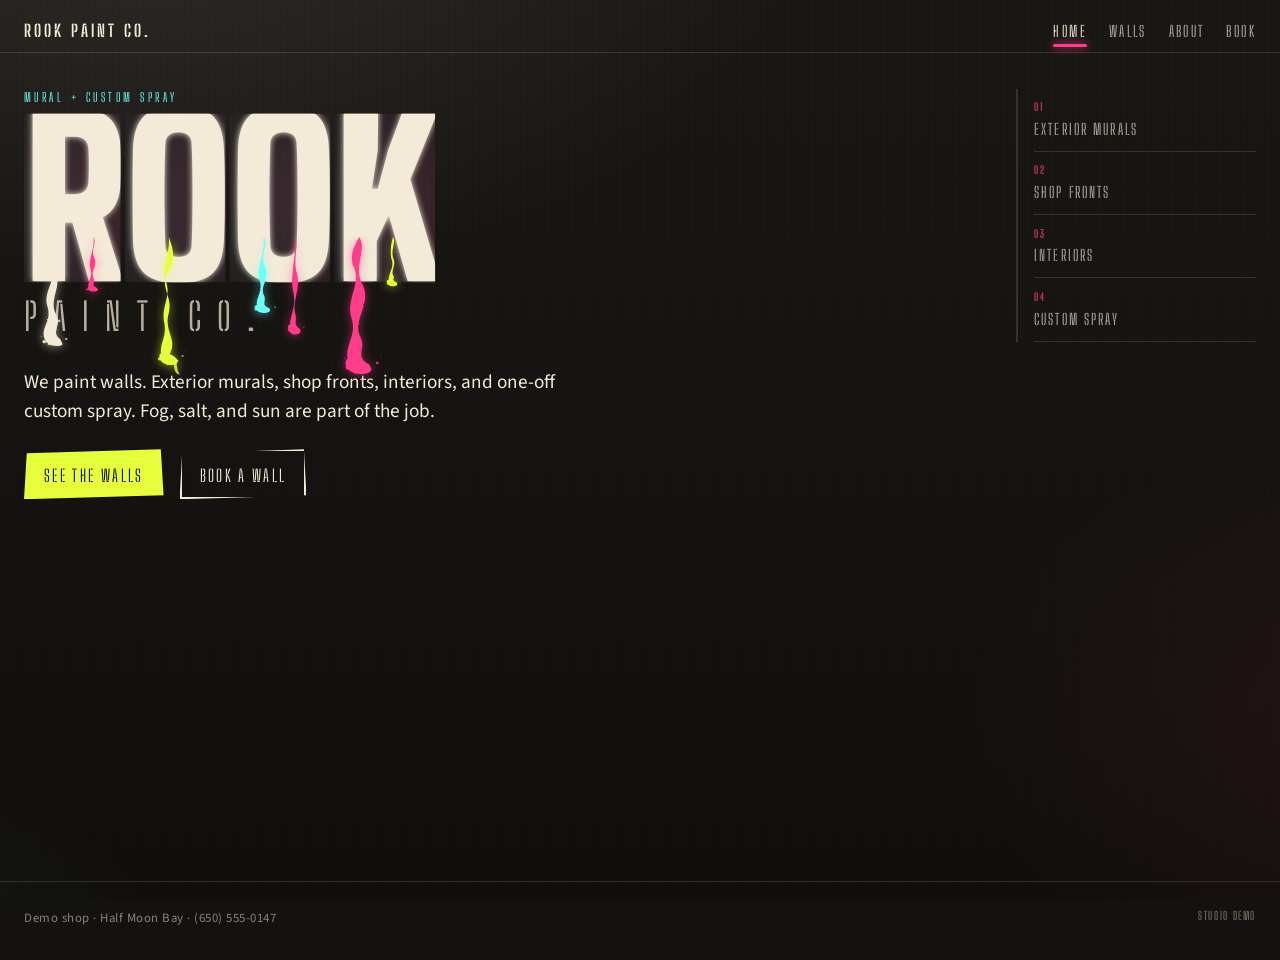
==== index.html @ 21aedc9f "Restore Rook one step forward: spray-can mouse trail." ====
<!DOCTYPE html>
<html lang="en">
<head>
  <meta charset="utf-8">
  <meta name="viewport" content="width=device-width, initial-scale=1">
  <title>Rook Paint Co. — murals &amp; custom spray</title>
  <meta name="description" content="Fictional Coastside mural and custom spray studio. Exterior walls, shop fronts, interiors. Demo shop in Half Moon Bay.">
  <link rel="canonical" href="https://rook-paint-co.netlify.app/">
  <meta property="og:title" content="Rook Paint Co. — murals &amp; custom spray">
  <meta property="og:description" content="Exterior murals, shop fronts, interiors, and one-off custom spray. Demo shop · Half Moon Bay.">
  <meta property="og:url" content="https://rook-paint-co.netlify.app/">
  <link rel="icon" href="favicon.svg" type="image/svg+xml">
  <meta name="theme-color" content="#141210">
  <meta property="og:type" content="website">
  <meta property="og:locale" content="en_US">
  <meta name="twitter:card" content="summary">
  <link rel="preconnect" href="https://fonts.googleapis.com">
  <link rel="preconnect" href="https://fonts.gstatic.com" crossorigin>
  <link href="https://fonts.googleapis.com/css2?family=Big+Shoulders+Display:wght@800;900&family=Big+Shoulders+Stencil+Display:wght@500;700&family=Source+Sans+3:ital,wght@0,400;0,600;0,700;1,400&display=swap" rel="stylesheet">
  <link rel="stylesheet" href="styles.css">
</head>
<body>
  <a class="skip" href="#main">Skip to content</a>
  <header class="site-header">
    <a class="brand" href="index.html">Rook Paint Co.</a>
    <nav class="nav" aria-label="Primary">
      <a href="index.html" aria-current="page">Home</a>
      <a href="work.html">Walls</a>
      <a href="about.html">About</a>
      <a href="book.html">Book</a>
    </nav>
  </header>
  <div class="spray-enter" aria-hidden="true">
    <span class="burst b1"></span>
    <span class="burst b2"></span>
    <span class="burst b3"></span>
  </div>

  <main id="main" class="stage">
    <div class="stage-main">
      <p class="eyebrow">Mural + custom spray</p>
      <h1 class="drip-type" aria-label="Rook">
        <span class="word">
          <span class="ch">
            <span class="letter">R</span>
            <span class="drip-run" style="--x:14%;--h:6.8rem;--w:2.35rem;--d:.1s;--c:var(--cream)" aria-hidden="true">
              <svg viewBox="0 0 48 160" preserveAspectRatio="none">
                <filter id="rk1"><feTurbulence type="fractalNoise" baseFrequency=".9" numOctaves="2" result="n"/><feDisplacementMap in="SourceGraphic" in2="n" scale="1.8"/></filter>
                <g filter="url(#rk1)" fill="currentColor">
                  <path d="M20 0 C26 14 14 30 22 50 C32 74 12 92 24 116 C30 130 16 138 28 150 C34 156 10 160 8 148 C4 132 18 124 12 102 C6 78 26 64 14 44 C8 28 16 12 20 0Z"/>
                  <path d="M22 146 C30 152 34 158 28 160 C18 162 8 156 10 150 C14 146 18 146 22 146Z"/>
                  <circle cx="8" cy="154" r="2.4" opacity=".9"/>
                  <circle cx="36" cy="150" r="1.6" opacity=".75"/>
                  <circle cx="30" cy="158" r="1.1" opacity=".6"/>
                  <circle cx="4" cy="146" r=".8" opacity=".5"/>
                  <circle cx="40" cy="144" r=".6" opacity=".42"/>
                  <ellipse cx="14" cy="158" rx="1.8" ry="1.1" opacity=".7"/>
                </g>
              </svg>
            </span>
            <span class="drip-run" style="--x:62%;--h:3.4rem;--w:1.45rem;--d:.4s;--c:var(--mag)" aria-hidden="true">
              <svg viewBox="0 0 36 110" preserveAspectRatio="none">
                <filter id="rk2"><feTurbulence type="fractalNoise" baseFrequency="1.1" numOctaves="2" result="n"/><feDisplacementMap in="SourceGraphic" in2="n" scale="1.5"/></filter>
                <g filter="url(#rk2)" fill="currentColor">
                  <path d="M15 0 C20 12 10 26 16 42 C22 58 9 70 15 84 C18 92 10 98 20 104 C24 108 8 110 7 102 C5 90 14 82 10 64 C6 46 16 28 15 0Z"/>
                  <path d="M16 100 C22 104 24 108 18 110 C10 112 4 106 6 102 C10 98 14 99 16 100Z"/>
                  <circle cx="5" cy="106" r="1.6" opacity=".85"/>
                  <circle cx="26" cy="104" r="1" opacity=".65"/>
                  <circle cx="20" cy="109" r=".6" opacity=".5"/>
                </g>
              </svg>
            </span>
          </span>
          <span class="ch">
            <span class="letter">O</span>
            <span class="drip-run" style="--x:30%;--h:7.8rem;--w:2.2rem;--d:.18s;--c:var(--acid)" aria-hidden="true">
              <svg viewBox="0 0 46 170" preserveAspectRatio="none">
                <filter id="rk3"><feTurbulence type="fractalNoise" baseFrequency=".85" numOctaves="2" result="n"/><feDisplacementMap in="SourceGraphic" in2="n" scale="1.9"/></filter>
                <g filter="url(#rk3)" fill="currentColor">
                  <path d="M18 0 C24 16 28 32 16 50 C6 68 24 82 18 104 C12 124 26 138 22 152 C20 160 14 164 30 168 C36 170 10 172 8 160 C6 144 16 136 12 116 C8 94 22 80 14 60 C8 42 20 24 18 0Z"/>
                  <path d="M20 160 C30 164 34 172 24 174 C12 176 4 168 6 160 C10 156 16 158 20 160Z"/>
                  <path d="M26 166 C30 174 28 182 32 186 C34 188 28 188 26 182 C24 176 24 170 26 166Z" opacity=".85"/>
                  <circle cx="6" cy="166" r="2.2" opacity=".88"/>
                  <circle cx="36" cy="162" r="1.4" opacity=".7"/>
                  <circle cx="16" cy="174" r=".9" opacity=".55"/>
                  <circle cx="40" cy="154" r=".6" opacity=".42"/>
                </g>
              </svg>
            </span>
            <span class="drip-run" style="--x:68%;--h:2.5rem;--w:1.15rem;--d:.56s;--c:var(--cream)" aria-hidden="true">
              <svg viewBox="0 0 30 80" preserveAspectRatio="none">
                <g fill="currentColor">
                  <path d="M12 0 C16 10 8 22 13 36 C16 46 8 54 14 62 C16 66 8 70 18 74 C20 76 6 78 6 70 C6 58 14 50 10 36 C8 22 10 10 12 0Z"/>
                  <path d="M13 70 C18 74 20 78 14 80 C8 82 3 76 4 72 C8 68 11 69 13 70Z"/>
                  <circle cx="4" cy="76" r="1.3" opacity=".8"/>
                  <circle cx="22" cy="74" r=".8" opacity=".55"/>
                </g>
              </svg>
            </span>
          </span>
          <span class="ch">
            <span class="letter">O</span>
            <span class="drip-run" style="--x:22%;--h:4.6rem;--w:1.9rem;--d:.3s;--c:var(--cyn)" aria-hidden="true">
              <svg viewBox="0 0 42 130" preserveAspectRatio="none">
                <filter id="rk5"><feTurbulence type="fractalNoise" baseFrequency="1" numOctaves="2" result="n"/><feDisplacementMap in="SourceGraphic" in2="n" scale="1.6"/></filter>
                <g filter="url(#rk5)" fill="currentColor">
                  <path d="M16 0 C24 14 10 32 18 52 C26 72 10 86 17 104 C20 114 12 120 24 126 C28 130 8 132 7 122 C5 106 16 96 10 74 C6 54 18 34 16 0Z"/>
                  <path d="M17 122 C26 126 28 132 20 134 C10 136 2 128 4 122 C8 118 14 120 17 122Z"/>
                  <circle cx="5" cy="128" r="1.8" opacity=".86"/>
                  <circle cx="32" cy="124" r="1.2" opacity=".68"/>
                  <circle cx="22" cy="132" r=".7" opacity=".5"/>
                  <circle cx="2" cy="118" r=".5" opacity=".4"/>
                </g>
              </svg>
            </span>
            <span class="drip-run" style="--x:56%;--h:6rem;--w:1.55rem;--d:.5s;--c:var(--mag)" aria-hidden="true">
              <svg viewBox="0 0 36 140" preserveAspectRatio="none">
                <filter id="rk6"><feTurbulence type="fractalNoise" baseFrequency=".95" numOctaves="2" result="n"/><feDisplacementMap in="SourceGraphic" in2="n" scale="1.5"/></filter>
                <g filter="url(#rk6)" fill="currentColor">
                  <path d="M14 0 C18 16 10 34 16 54 C22 76 8 94 14 114 C16 122 10 128 20 134 C24 138 6 140 6 130 C6 112 16 100 10 78 C6 56 14 32 14 0Z"/>
                  <path d="M14 130 C22 134 24 140 16 142 C8 144 2 136 3 130 C6 126 12 128 14 130Z"/>
                  <circle cx="4" cy="136" r="1.6" opacity=".84"/>
                  <circle cx="26" cy="132" r="1" opacity=".62"/>
                  <circle cx="18" cy="140" r=".6" opacity=".48"/>
                </g>
              </svg>
            </span>
          </span>
          <span class="ch">
            <span class="letter">K</span>
            <span class="drip-run" style="--x:8%;--h:8.4rem;--w:2.65rem;--d:.12s;--c:var(--mag)" aria-hidden="true">
              <svg viewBox="0 0 52 175" preserveAspectRatio="none">
                <filter id="rk7"><feTurbulence type="fractalNoise" baseFrequency=".8" numOctaves="2" result="n"/><feDisplacementMap in="SourceGraphic" in2="n" scale="2.1"/></filter>
                <g filter="url(#rk7)" fill="currentColor">
                  <path d="M20 0 C30 18 12 38 24 62 C36 88 10 108 22 132 C28 146 14 156 32 166 C40 172 8 176 6 160 C2 140 18 128 10 104 C4 78 24 60 12 36 C8 20 16 8 20 0Z"/>
                  <path d="M22 162 C36 166 40 176 26 178 C10 180 0 170 4 160 C10 154 18 158 22 162Z"/>
                  <circle cx="6" cy="170" r="2.8" opacity=".92"/>
                  <circle cx="42" cy="164" r="1.8" opacity=".76"/>
                  <circle cx="30" cy="176" r="1.3" opacity=".62"/>
                  <circle cx="2" cy="158" r=".9" opacity=".5"/>
                  <circle cx="46" cy="154" r=".7" opacity=".45"/>
                  <ellipse cx="16" cy="176" rx="2.2" ry="1.2" opacity=".7"/>
                  <circle cx="36" cy="172" r=".55" opacity=".4"/>
                </g>
              </svg>
            </span>
            <span class="drip-run" style="--x:50%;--h:3rem;--w:1.25rem;--d:.52s;--c:var(--acid)" aria-hidden="true">
              <svg viewBox="0 0 32 90" preserveAspectRatio="none">
                <g fill="currentColor">
                  <path d="M13 0 C18 12 8 26 14 42 C18 54 8 64 14 74 C16 78 8 82 20 86 C22 88 6 90 6 80 C6 66 16 56 10 40 C8 24 10 10 13 0Z"/>
                  <path d="M14 82 C20 86 22 90 16 92 C8 94 2 88 3 82 C6 78 12 80 14 82Z"/>
                  <circle cx="4" cy="88" r="1.4" opacity=".82"/>
                  <circle cx="24" cy="86" r=".8" opacity=".58"/>
                  <circle cx="16" cy="90" r=".5" opacity=".45"/>
                </g>
              </svg>
            </span>
          </span>
        </span>
      </h1>

      <p class="co">Paint Co.</p>
      <p class="lede" id="what">We paint walls. Exterior murals, shop fronts, interiors, and one-off custom spray. Fog, salt, and sun are part of the job.</p>
      <p class="actions">
        <a class="btn" href="work.html">See the walls</a>
        <a class="btn ghost" href="book.html">Book a wall</a>
      </p>
    </div>
    <ul class="rack" aria-label="What we paint">
      <li><b>01</b> Exterior murals</li>
      <li><b>02</b> Shop fronts</li>
      <li><b>03</b> Interiors</li>
      <li><b>04</b> Custom spray</li>
    </ul>
  </main>
  <footer class="site-footer">
    <p>Demo shop · Half Moon Bay · (650) 555-0147</p>
    <p class="demo">Studio demo</p>
  </footer>
  <script src="site.js"></script>
</body>
</html>
---- styles.css ----
/* Rook Paint Co. — wall, not a template */
:root {
  --wall: #141210;
  --wall-2: #1c1914;
  --cream: #f3ead8;
  --dust: #b7aea0;
  --mute: #8a8174;
  --mag: #ff3d8a;
  --acid: #e6ff3d;
  --cyn: #6dfff5;
  --rust: #c45c2a;
  --line: rgba(243, 234, 216, 0.14);
  --display: "Big Shoulders Display", "Arial Narrow", sans-serif;
  --stencil: "Big Shoulders Stencil Display", "Arial Narrow", sans-serif;
  --body: "Source Sans 3", "Segoe UI", sans-serif;
}

*, *::before, *::after { box-sizing: border-box; }
html { scroll-behavior: smooth; }
html, body { margin: 0; min-height: 100%; }
body {
  font-family: var(--body);
  color: var(--cream);
  background: var(--wall);
  line-height: 1.5;
  overflow-x: hidden;
}

/* Concrete wall: stain, work-light, grain */
body::before {
  content: "";
  position: fixed;
  inset: 0;
  pointer-events: none;
  z-index: 0;
  background:
    radial-gradient(1200px 700px at 12% -10%, rgba(243, 234, 216, 0.09), transparent 55%),
    radial-gradient(900px 600px at 110% 80%, rgba(255, 61, 138, 0.07), transparent 50%),
    radial-gradient(700px 500px at -10% 110%, rgba(109, 255, 245, 0.05), transparent 45%),
    repeating-linear-gradient(90deg, transparent 0 5px, rgba(0,0,0,.12) 5px 6px),
    linear-gradient(180deg, #191714, #100e0c);
}
body::after {
  content: "";
  position: fixed;
  inset: 0;
  pointer-events: none;
  z-index: 1;
  opacity: 0.09;
  mix-blend-mode: overlay;
  background-image: url("data:image/svg+xml;utf8,<svg xmlns='http://www.w3.org/2000/svg' width='160' height='160'><filter id='n'><feTurbulence type='fractalNoise' baseFrequency='.85' numOctaves='4' stitchTiles='stitch'/></filter><rect width='100%' height='100%' filter='url(%23n)'/></svg>");
}

.skip {
  position: absolute;
  left: -999px;
  top: 0;
}
.skip:focus {
  left: 12px;
  top: 12px;
  z-index: 30;
  background: var(--acid);
  color: #111;
  padding: 8px 12px;
  text-decoration: none;
}

.wrap, .site-header, main, .site-footer, .spray-enter {
  position: relative;
  z-index: 2;
}

/* —— Nav: stencil kick along the wall —— */
.site-header {
  display: flex;
  align-items: baseline;
  justify-content: space-between;
  gap: 1rem;
  padding: 1.1rem 1.5rem 0.6rem;
  border-bottom: 1px solid var(--line);
}
.brand {
  font-family: var(--stencil);
  font-weight: 700;
  font-size: 1.05rem;
  letter-spacing: 0.18em;
  text-transform: uppercase;
  color: var(--cream);
  text-decoration: none;
}
.brand:hover { color: var(--acid); }
.nav {
  display: flex;
  gap: 1.35rem;
  flex-wrap: wrap;
}
.nav a {
  font-family: var(--stencil);
  font-size: 0.95rem;
  letter-spacing: 0.16em;
  text-transform: uppercase;
  color: var(--dust);
  text-decoration: none;
  position: relative;
}
.nav a[aria-current="page"] { color: var(--cream); }
.nav a[aria-current="page"]::after,
.nav a:hover::after {
  content: "";
  position: absolute;
  left: 0;
  right: 0;
  bottom: -5px;
  height: 3px;
  background: var(--mag);
  border-radius: 2px;
  box-shadow: 0 0 10px var(--mag);
}
.nav a:hover { color: var(--cream); }

/* —— Drip display type —— */
.stage {
  padding: 2.2rem 1.5rem 1rem;
  min-height: calc(100vh - 4.5rem);
  display: grid;
  grid-template-columns: 1fr minmax(180px, 240px);
  gap: 1.5rem 2rem;
  align-items: start;
}
.stage-main { min-width: 0; }
.eyebrow {
  font-family: var(--stencil);
  letter-spacing: 0.28em;
  text-transform: uppercase;
  font-size: 0.78rem;
  color: var(--cyn);
  margin: 0 0 0.4rem;
}
.drip-type {
  margin: 0;
  line-height: 0.78;
  font-family: var(--display);
  font-weight: 900;
  font-size: clamp(5.4rem, 22vw, 13.5rem);
  letter-spacing: -0.03em;
  color: var(--cream);
}
.word {
  display: flex;
  gap: 0.02em;
}
.ch {
  position: relative;
  display: inline-block;
}
.letter {
  display: block;
  clip-path: inset(0 0 100% 0);
  animation: paint-down 0.72s cubic-bezier(0.2, 0.75, 0.2, 1) forwards;
  text-shadow:
    0 0 0.03em var(--cream),
    0.12em 0.08em 0.45em rgba(255, 61, 138, 0.28),
    -0.08em 0.16em 0.5em rgba(109, 255, 245, 0.18);
}
.ch:nth-child(2) .letter { animation-delay: 0.08s; }
.ch:nth-child(3) .letter { animation-delay: 0.16s; }
.ch:nth-child(4) .letter { animation-delay: 0.24s; }

@keyframes paint-down {
  to { clip-path: inset(0 0 0 0); }
}

.drip-run {
  position: absolute;
  left: var(--x);
  top: 73%;
  width: var(--w);
  height: var(--h);
  pointer-events: none;
  color: var(--c);
  overflow: visible;
  filter: drop-shadow(0 1px 5px color-mix(in srgb, var(--c) 55%, transparent));
  clip-path: inset(0 -70% 100% -70%);
  animation: drip-grow 1.28s cubic-bezier(0.18, 0.76, 0.2, 1) var(--d) forwards;
}
.drip-run svg {
  display: block;
  width: 100%;
  height: 100%;
  overflow: visible;
}
@keyframes drip-grow {
  0% { clip-path: inset(0 -70% 100% -70%); }
  100% { clip-path: inset(0 -70% -22% -70%); }
}

.co {
  font-family: var(--stencil);
  font-size: clamp(1.4rem, 4vw, 2.4rem);
  letter-spacing: 0.42em;
  text-transform: uppercase;
  color: var(--dust);
  margin: 0.35rem 0 1.4rem;
}

.lede {
  max-width: 34rem;
  font-size: 1.2rem;
  color: var(--cream);
  margin: 0 0 1.5rem;
}
.lede strong { font-weight: 700; color: var(--acid); }

.actions {
  display: flex;
  flex-wrap: wrap;
  gap: 0.8rem 1rem;
}

/* Spray-painted rectangles, not rounded SaaS buttons */
.btn {
  position: relative;
  isolation: isolate;
  display: inline-block;
  font-family: var(--stencil);
  font-size: 1.05rem;
  letter-spacing: 0.14em;
  text-transform: uppercase;
  text-decoration: none;
  color: #111;
  background: var(--acid);
  padding: 0.85rem 1.25rem 0.7rem;
  border: 0;
  cursor: pointer;
  clip-path: polygon(2% 8%, 98% 0, 100% 92%, 0 100%);
}
.btn.ghost {
  background: transparent;
  color: var(--cream);
  box-shadow: inset 0 0 0 2px var(--cream);
}
.btn::before {
  content: "";
  position: absolute;
  inset: -28%;
  z-index: -1;
  background: radial-gradient(circle, var(--mag) 0%, transparent 68%);
  opacity: 0;
  filter: blur(14px);
  transition: opacity 0.18s ease;
}
.btn:hover::before,
.btn:focus-visible::before { opacity: 0.7; }
.btn:hover,
.btn:focus-visible {
  animation: can-shake 0.28s ease;
}
.btn.ghost:hover { background: rgba(243, 234, 216, 0.08); }

@keyframes can-shake {
  0%, 100% { transform: translate(0, 0) rotate(0); }
  25% { transform: translate(-2px, 1px) rotate(-0.5deg); }
  50% { transform: translate(2px, -1px) rotate(0.6deg); }
  75% { transform: translate(-1px, 1px) rotate(-0.2deg); }
}

/* Right rail: can rack, not cards */
.rack {
  list-style: none;
  margin: 0 0 1.5rem;
  padding: 0;
  border-left: 2px solid var(--line);
  padding-left: 1rem;
}
.rack li {
  font-family: var(--stencil);
  letter-spacing: 0.14em;
  text-transform: uppercase;
  font-size: 0.95rem;
  color: var(--dust);
  padding: 0.65rem 0;
  border-bottom: 1px solid var(--line);
}
.rack b {
  display: block;
  font-weight: 500;
  font-size: 0.68rem;
  color: var(--mag);
  letter-spacing: 0.22em;
  margin-bottom: 0.15rem;
}

/* Page-enter spray bursts */
.spray-enter {
  position: fixed;
  inset: 0;
  pointer-events: none;
  z-index: 3;
}
.burst {
  position: absolute;
  width: min(46vw, 520px);
  height: min(46vw, 520px);
  border-radius: 50%;
  opacity: 0;
  filter: blur(18px);
  animation: spray-in 0.85s ease-out forwards;
  mix-blend-mode: screen;
}
.burst.b1 { left: 6%; top: 8%; background: radial-gradient(circle, rgba(255,61,138,.55), transparent 70%); }
.burst.b2 { right: 4%; top: 28%; background: radial-gradient(circle, rgba(230,255,61,.4), transparent 70%); animation-delay: 0.12s; }
.burst.b3 { left: 30%; bottom: 6%; background: radial-gradient(circle, rgba(109,255,245,.4), transparent 70%); animation-delay: 0.22s; }
@keyframes spray-in {
  0% { opacity: 0; transform: scale(0.18); }
  38% { opacity: 0.85; }
  100% { opacity: 0; transform: scale(1.35); }
}

/* Mouse spray: canvas overlay, dots fade on their own clock */
#spray-layer {
  position: fixed;
  inset: 0;
  width: 100%;
  height: 100%;
  pointer-events: none;
  z-index: 12;
}

/* Inner pages */
.page {
  padding: 2rem 1.5rem 3rem;
  max-width: 1180px;
}
.page-kicker {
  font-family: var(--stencil);
  letter-spacing: 0.28em;
  text-transform: uppercase;
  font-size: 0.78rem;
  color: var(--cyn);
  margin: 0 0 0.4rem;
}
.page h1 {
  font-family: var(--display);
  font-weight: 900;
  font-size: clamp(2.8rem, 8vw, 5.2rem);
  line-height: 0.9;
  letter-spacing: -0.03em;
  margin: 0 0 0.8rem;
}
.page .intro {
  max-width: 38rem;
  font-size: 1.15rem;
  color: var(--dust);
  margin: 0 0 2rem;
}

/* Work wall — brick gaps, not cards */
.wall-grid {
  display: grid;
  grid-template-columns: repeat(4, 1fr);
  gap: 6px;
}
.mural {
  position: relative;
  aspect-ratio: 4 / 5;
  overflow: hidden;
  isolation: isolate;
  background: #0d0c0a;
  color: var(--cream);
  text-decoration: none;
}
.mural.wide { grid-column: span 2; aspect-ratio: 8 / 5; }
.mural svg { display: block; width: 100%; height: 100%; }
.mural figcaption {
  position: absolute;
  left: 0;
  right: 0;
  bottom: 0;
  padding: 0.7rem 0.8rem 0.6rem;
  background: linear-gradient(transparent, rgba(10, 9, 8, 0.88));
  font-family: var(--stencil);
  letter-spacing: 0.12em;
  text-transform: uppercase;
  font-size: 0.82rem;
}
.mural figcaption small {
  display: block;
  color: var(--dust);
  letter-spacing: 0.16em;
  font-size: 0.65rem;
  margin-top: 0.15rem;
}
.mural::after {
  content: "";
  position: absolute;
  inset: -20%;
  background: radial-gradient(circle at 40% 30%, rgba(255,61,138,.28), transparent 55%);
  opacity: 0;
  transition: opacity 0.2s ease;
  mix-blend-mode: screen;
  pointer-events: none;
}
.mural:hover::after,
.mural:focus-visible::after { opacity: 1; }
.mural:hover { animation: can-shake 0.28s ease; }

/* About */
.about-grid {
  display: grid;
  grid-template-columns: minmax(0, 38rem) minmax(140px, 200px);
  gap: 2.5rem;
  align-items: start;
}
.prose h2 {
  font-family: var(--stencil);
  font-size: 1.15rem;
  letter-spacing: 0.16em;
  text-transform: uppercase;
  margin: 2rem 0 0.5rem;
  color: var(--acid);
}
.prose p { margin: 0 0 1rem; color: var(--cream); font-size: 1.08rem; }
.prose p.pull {
  font-family: var(--display);
  font-weight: 800;
  font-size: 2rem;
  line-height: 1.05;
  letter-spacing: -0.02em;
  color: var(--cream);
  border-left: 6px solid var(--mag);
  padding-left: 1rem;
  margin: 1.4rem 0;
}

.swatch {
  position: sticky;
  top: 1rem;
  overflow: hidden;
  height: min(70vh, 640px);
  background:
    linear-gradient(180deg,
      #6dfff5 0 12%,
      #141210 12% 13%,
      #ff3d8a 13% 28%,
      #141210 28% 29%,
      #e6ff3d 29% 38%,
      #c45c2a 38% 52%,
      #3a3732 52% 70%,
      #f3ead8 70% 78%,
      #141210 78% 100%);
  box-shadow:
    8px 0 0 rgba(255,61,138,.35),
    inset -12px 0 24px rgba(0,0,0,.35);
}
.swatch-drips {
  position: absolute;
  inset: 0;
  width: 100%;
  height: 100%;
  pointer-events: none;
}

/* Book */
.book-grid {
  display: grid;
  grid-template-columns: 1fr 1fr;
  gap: 2.5rem;
  align-items: start;
}
.steps { list-style: none; margin: 0; padding: 0; }
.steps li {
  display: grid;
  grid-template-columns: 3rem 1fr;
  gap: 0.8rem;
  padding: 1rem 0;
  border-top: 1px solid var(--line);
}
.steps .n {
  font-family: var(--display);
  font-weight: 900;
  font-size: 2rem;
  line-height: 1;
  color: var(--mag);
}
.steps h2 {
  font-family: var(--stencil);
  font-size: 1.05rem;
  letter-spacing: 0.14em;
  text-transform: uppercase;
  margin: 0 0 0.25rem;
}
.steps p { margin: 0; color: var(--dust); }

.panel {
  background: rgba(20, 18, 16, 0.6);
  border: 1px solid var(--line);
  padding: 1.25rem 1.25rem 1.4rem;
  box-shadow: 12px 12px 0 rgba(255, 61, 138, 0.18);
}
.panel h2 {
  font-family: var(--stencil);
  letter-spacing: 0.16em;
  text-transform: uppercase;
  font-size: 1rem;
  margin: 0 0 1rem;
}
label {
  display: block;
  font-family: var(--stencil);
  letter-spacing: 0.12em;
  text-transform: uppercase;
  font-size: 0.75rem;
  color: var(--dust);
  margin: 0.7rem 0 0.25rem;
}
input, textarea, select {
  width: 100%;
  font: inherit;
  color: var(--cream);
  background: #0e0d0b;
  border: 1px solid var(--line);
  padding: 0.65rem 0.7rem;
  border-radius: 0;
}
input:focus, textarea:focus, select:focus {
  outline: 2px solid var(--acid);
  outline-offset: 1px;
}
textarea { min-height: 7rem; resize: vertical; }
.form-note {
  margin: 0.8rem 0 0;
  font-size: 0.92rem;
  color: var(--cyn);
  min-height: 1.2em;
}
.contact-block {
  margin-top: 1.5rem;
  font-size: 1.02rem;
}
.contact-block a { color: var(--acid); }
.contact-block .phone {
  font-family: var(--display);
  font-weight: 800;
  font-size: 2rem;
  letter-spacing: 0.04em;
  color: var(--cream);
  text-decoration: none;
  display: inline-block;
}
.contact-block .phone:hover { color: var(--acid); }

.site-footer {
  border-top: 1px solid var(--line);
  padding: 0.85rem 1.5rem 1.2rem;
  display: flex;
  justify-content: space-between;
  gap: 1rem;
  color: var(--mute);
  font-size: 0.8rem;
  letter-spacing: 0.04em;
}
.site-footer .demo {
  font-family: var(--stencil);
  letter-spacing: 0.14em;
  text-transform: uppercase;
  font-size: 0.72rem;
}

@media (max-width: 860px) {
  .stage { grid-template-columns: 1fr; min-height: auto; }
  .rack { display: grid; grid-template-columns: 1fr 1fr; border-left: 0; padding-left: 0; gap: 0 1rem; }
  .wall-grid { grid-template-columns: 1fr 1fr; }
  .mural.wide { grid-column: span 2; }
  .about-grid, .book-grid { grid-template-columns: 1fr; }
  .swatch { height: 120px; position: relative; }
}

@media (max-width: 520px) {
  .drip-type { font-size: clamp(4.2rem, 28vw, 7rem); }
  .wall-grid { grid-template-columns: 1fr; }
  .mural.wide { grid-column: span 1; aspect-ratio: 4 / 5; }
  .site-header { flex-direction: column; align-items: flex-start; }
}

@media (prefers-reduced-motion: reduce) {
  html { scroll-behavior: auto; }
  .letter {
    animation: none;
    clip-path: none;
  }
  .drip-run {
    animation: none;
    clip-path: inset(0 -70% -22% -70%);
  }
  .burst, .spray-enter { display: none; }
  .btn:hover, .mural:hover { animation: none; }
  #spray-layer { display: none; }
}
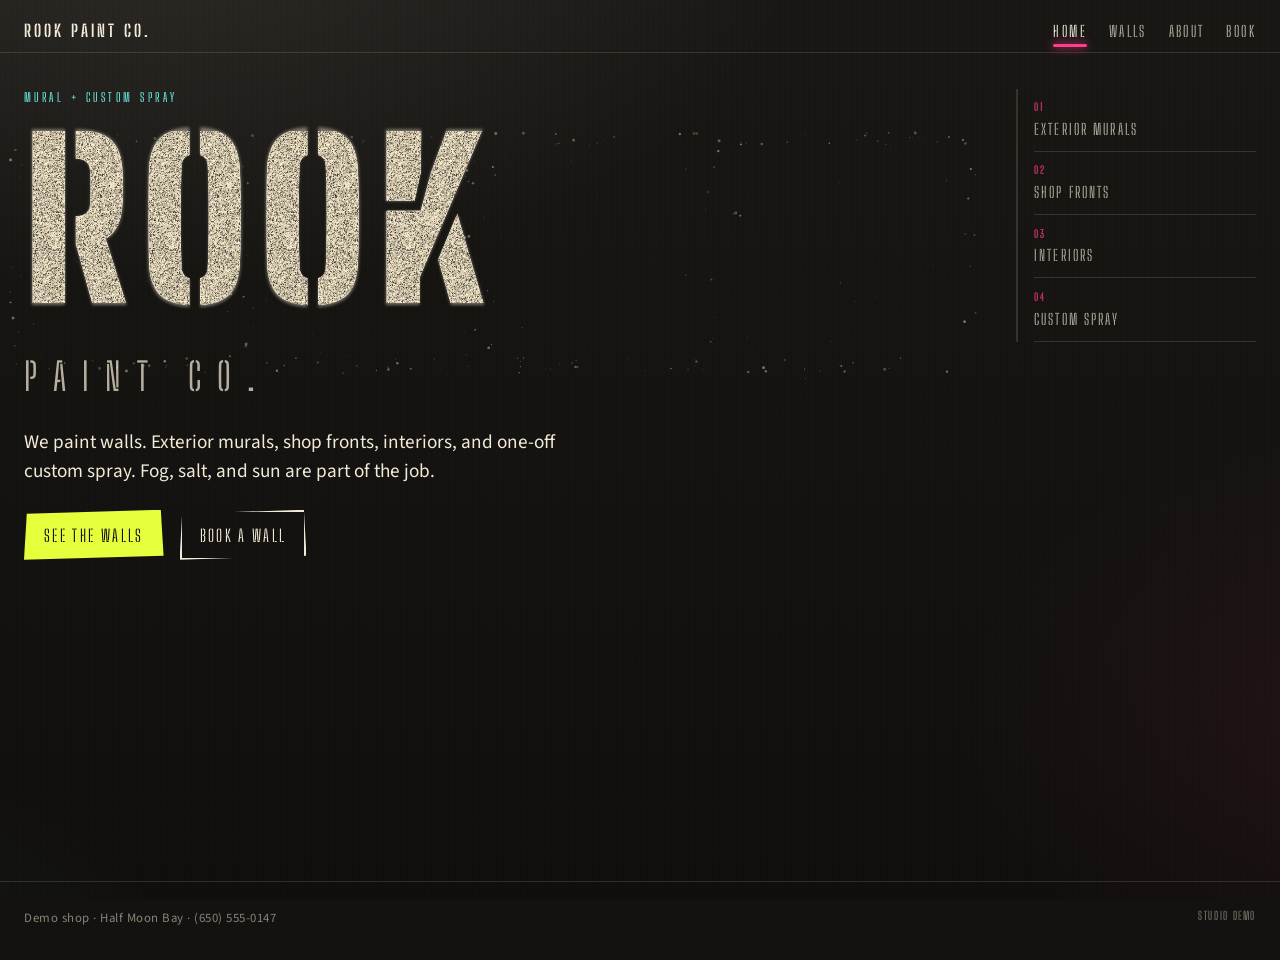
==== commit 495e0d18: "Paint the ROOK wordmark as a sprayed stencil. Keep the mouse trail. Swap vinyl Display letters for B" ====
--- a/index.html
+++ b/index.html
@@ -16,7 +16,7 @@
   <meta name="twitter:card" content="summary">
   <link rel="preconnect" href="https://fonts.googleapis.com">
   <link rel="preconnect" href="https://fonts.gstatic.com" crossorigin>
-  <link href="https://fonts.googleapis.com/css2?family=Big+Shoulders+Display:wght@800;900&family=Big+Shoulders+Stencil+Display:wght@500;700&family=Source+Sans+3:ital,wght@0,400;0,600;0,700;1,400&display=swap" rel="stylesheet">
+  <link href="https://fonts.googleapis.com/css2?family=Big+Shoulders+Display:wght@800;900&family=Big+Shoulders+Stencil+Display:wght@500;700;900&family=Source+Sans+3:ital,wght@0,400;0,600;0,700;1,400&display=swap" rel="stylesheet">
   <link rel="stylesheet" href="styles.css">
 </head>
 <body>
@@ -42,120 +42,289 @@
       <h1 class="drip-type" aria-label="Rook">
         <span class="word">
           <span class="ch">
+            <span class="mist" aria-hidden="true">R</span>
             <span class="letter">R</span>
-            <span class="drip-run" style="--x:14%;--h:6.8rem;--w:2.35rem;--d:.1s;--c:var(--cream)" aria-hidden="true">
-              <svg viewBox="0 0 48 160" preserveAspectRatio="none">
-                <filter id="rk1"><feTurbulence type="fractalNoise" baseFrequency=".9" numOctaves="2" result="n"/><feDisplacementMap in="SourceGraphic" in2="n" scale="1.8"/></filter>
-                <g filter="url(#rk1)" fill="currentColor">
-                  <path d="M20 0 C26 14 14 30 22 50 C32 74 12 92 24 116 C30 130 16 138 28 150 C34 156 10 160 8 148 C4 132 18 124 12 102 C6 78 26 64 14 44 C8 28 16 12 20 0Z"/>
-                  <path d="M22 146 C30 152 34 158 28 160 C18 162 8 156 10 150 C14 146 18 146 22 146Z"/>
-                  <circle cx="8" cy="154" r="2.4" opacity=".9"/>
-                  <circle cx="36" cy="150" r="1.6" opacity=".75"/>
-                  <circle cx="30" cy="158" r="1.1" opacity=".6"/>
-                  <circle cx="4" cy="146" r=".8" opacity=".5"/>
-                  <circle cx="40" cy="144" r=".6" opacity=".42"/>
-                  <ellipse cx="14" cy="158" rx="1.8" ry="1.1" opacity=".7"/>
-                </g>
-              </svg>
-            </span>
-            <span class="drip-run" style="--x:62%;--h:3.4rem;--w:1.45rem;--d:.4s;--c:var(--mag)" aria-hidden="true">
-              <svg viewBox="0 0 36 110" preserveAspectRatio="none">
-                <filter id="rk2"><feTurbulence type="fractalNoise" baseFrequency="1.1" numOctaves="2" result="n"/><feDisplacementMap in="SourceGraphic" in2="n" scale="1.5"/></filter>
-                <g filter="url(#rk2)" fill="currentColor">
-                  <path d="M15 0 C20 12 10 26 16 42 C22 58 9 70 15 84 C18 92 10 98 20 104 C24 108 8 110 7 102 C5 90 14 82 10 64 C6 46 16 28 15 0Z"/>
-                  <path d="M16 100 C22 104 24 108 18 110 C10 112 4 106 6 102 C10 98 14 99 16 100Z"/>
-                  <circle cx="5" cy="106" r="1.6" opacity=".85"/>
-                  <circle cx="26" cy="104" r="1" opacity=".65"/>
-                  <circle cx="20" cy="109" r=".6" opacity=".5"/>
-                </g>
-              </svg>
-            </span>
           </span>
           <span class="ch">
+            <span class="mist" aria-hidden="true">O</span>
             <span class="letter">O</span>
-            <span class="drip-run" style="--x:30%;--h:7.8rem;--w:2.2rem;--d:.18s;--c:var(--acid)" aria-hidden="true">
-              <svg viewBox="0 0 46 170" preserveAspectRatio="none">
-                <filter id="rk3"><feTurbulence type="fractalNoise" baseFrequency=".85" numOctaves="2" result="n"/><feDisplacementMap in="SourceGraphic" in2="n" scale="1.9"/></filter>
-                <g filter="url(#rk3)" fill="currentColor">
-                  <path d="M18 0 C24 16 28 32 16 50 C6 68 24 82 18 104 C12 124 26 138 22 152 C20 160 14 164 30 168 C36 170 10 172 8 160 C6 144 16 136 12 116 C8 94 22 80 14 60 C8 42 20 24 18 0Z"/>
-                  <path d="M20 160 C30 164 34 172 24 174 C12 176 4 168 6 160 C10 156 16 158 20 160Z"/>
-                  <path d="M26 166 C30 174 28 182 32 186 C34 188 28 188 26 182 C24 176 24 170 26 166Z" opacity=".85"/>
-                  <circle cx="6" cy="166" r="2.2" opacity=".88"/>
-                  <circle cx="36" cy="162" r="1.4" opacity=".7"/>
-                  <circle cx="16" cy="174" r=".9" opacity=".55"/>
-                  <circle cx="40" cy="154" r=".6" opacity=".42"/>
-                </g>
-              </svg>
-            </span>
-            <span class="drip-run" style="--x:68%;--h:2.5rem;--w:1.15rem;--d:.56s;--c:var(--cream)" aria-hidden="true">
-              <svg viewBox="0 0 30 80" preserveAspectRatio="none">
-                <g fill="currentColor">
-                  <path d="M12 0 C16 10 8 22 13 36 C16 46 8 54 14 62 C16 66 8 70 18 74 C20 76 6 78 6 70 C6 58 14 50 10 36 C8 22 10 10 12 0Z"/>
-                  <path d="M13 70 C18 74 20 78 14 80 C8 82 3 76 4 72 C8 68 11 69 13 70Z"/>
-                  <circle cx="4" cy="76" r="1.3" opacity=".8"/>
-                  <circle cx="22" cy="74" r=".8" opacity=".55"/>
-                </g>
-              </svg>
-            </span>
           </span>
           <span class="ch">
+            <span class="mist" aria-hidden="true">O</span>
             <span class="letter">O</span>
-            <span class="drip-run" style="--x:22%;--h:4.6rem;--w:1.9rem;--d:.3s;--c:var(--cyn)" aria-hidden="true">
-              <svg viewBox="0 0 42 130" preserveAspectRatio="none">
-                <filter id="rk5"><feTurbulence type="fractalNoise" baseFrequency="1" numOctaves="2" result="n"/><feDisplacementMap in="SourceGraphic" in2="n" scale="1.6"/></filter>
-                <g filter="url(#rk5)" fill="currentColor">
-                  <path d="M16 0 C24 14 10 32 18 52 C26 72 10 86 17 104 C20 114 12 120 24 126 C28 130 8 132 7 122 C5 106 16 96 10 74 C6 54 18 34 16 0Z"/>
-                  <path d="M17 122 C26 126 28 132 20 134 C10 136 2 128 4 122 C8 118 14 120 17 122Z"/>
-                  <circle cx="5" cy="128" r="1.8" opacity=".86"/>
-                  <circle cx="32" cy="124" r="1.2" opacity=".68"/>
-                  <circle cx="22" cy="132" r=".7" opacity=".5"/>
-                  <circle cx="2" cy="118" r=".5" opacity=".4"/>
-                </g>
-              </svg>
-            </span>
-            <span class="drip-run" style="--x:56%;--h:6rem;--w:1.55rem;--d:.5s;--c:var(--mag)" aria-hidden="true">
-              <svg viewBox="0 0 36 140" preserveAspectRatio="none">
-                <filter id="rk6"><feTurbulence type="fractalNoise" baseFrequency=".95" numOctaves="2" result="n"/><feDisplacementMap in="SourceGraphic" in2="n" scale="1.5"/></filter>
-                <g filter="url(#rk6)" fill="currentColor">
-                  <path d="M14 0 C18 16 10 34 16 54 C22 76 8 94 14 114 C16 122 10 128 20 134 C24 138 6 140 6 130 C6 112 16 100 10 78 C6 56 14 32 14 0Z"/>
-                  <path d="M14 130 C22 134 24 140 16 142 C8 144 2 136 3 130 C6 126 12 128 14 130Z"/>
-                  <circle cx="4" cy="136" r="1.6" opacity=".84"/>
-                  <circle cx="26" cy="132" r="1" opacity=".62"/>
-                  <circle cx="18" cy="140" r=".6" opacity=".48"/>
-                </g>
-              </svg>
-            </span>
           </span>
           <span class="ch">
+            <span class="mist" aria-hidden="true">K</span>
             <span class="letter">K</span>
-            <span class="drip-run" style="--x:8%;--h:8.4rem;--w:2.65rem;--d:.12s;--c:var(--mag)" aria-hidden="true">
-              <svg viewBox="0 0 52 175" preserveAspectRatio="none">
-                <filter id="rk7"><feTurbulence type="fractalNoise" baseFrequency=".8" numOctaves="2" result="n"/><feDisplacementMap in="SourceGraphic" in2="n" scale="2.1"/></filter>
-                <g filter="url(#rk7)" fill="currentColor">
-                  <path d="M20 0 C30 18 12 38 24 62 C36 88 10 108 22 132 C28 146 14 156 32 166 C40 172 8 176 6 160 C2 140 18 128 10 104 C4 78 24 60 12 36 C8 20 16 8 20 0Z"/>
-                  <path d="M22 162 C36 166 40 176 26 178 C10 180 0 170 4 160 C10 154 18 158 22 162Z"/>
-                  <circle cx="6" cy="170" r="2.8" opacity=".92"/>
-                  <circle cx="42" cy="164" r="1.8" opacity=".76"/>
-                  <circle cx="30" cy="176" r="1.3" opacity=".62"/>
-                  <circle cx="2" cy="158" r=".9" opacity=".5"/>
-                  <circle cx="46" cy="154" r=".7" opacity=".45"/>
-                  <ellipse cx="16" cy="176" rx="2.2" ry="1.2" opacity=".7"/>
-                  <circle cx="36" cy="172" r=".55" opacity=".4"/>
-                </g>
-              </svg>
-            </span>
-            <span class="drip-run" style="--x:50%;--h:3rem;--w:1.25rem;--d:.52s;--c:var(--acid)" aria-hidden="true">
-              <svg viewBox="0 0 32 90" preserveAspectRatio="none">
-                <g fill="currentColor">
-                  <path d="M13 0 C18 12 8 26 14 42 C18 54 8 64 14 74 C16 78 8 82 20 86 C22 88 6 90 6 80 C6 66 16 56 10 40 C8 24 10 10 13 0Z"/>
-                  <path d="M14 82 C20 86 22 90 16 92 C8 94 2 88 3 82 C6 78 12 80 14 82Z"/>
-                  <circle cx="4" cy="88" r="1.4" opacity=".82"/>
-                  <circle cx="24" cy="86" r=".8" opacity=".58"/>
-                  <circle cx="16" cy="90" r=".5" opacity=".45"/>
-                </g>
-              </svg>
-            </span>
           </span>
+          <svg class="overspray" viewBox="0 0 800 220" preserveAspectRatio="none" aria-hidden="true">
+            <g fill="#f3ead8">
+              <circle cx="4.5" cy="149.5" r="0.8" opacity="0.45"/>
+              <circle cx="8.1" cy="185.1" r="0.5" opacity="0.49"/>
+              <circle cx="184.3" cy="193.6" r="0.8" opacity="0.38"/>
+              <circle cx="102.5" cy="14.8" r="0.5" opacity="0.2"/>
+              <circle cx="91.9" cy="203.1" r="0.8" opacity="0.43"/>
+              <circle cx="177.2" cy="22.2" r="1.0" opacity="0.47"/>
+              <circle cx="107.9" cy="17.4" r="0.6" opacity="0.35"/>
+              <circle cx="77.5" cy="203.7" r="1.2" opacity="0.24"/>
+              <circle cx="64.8" cy="18.7" r="0.8" opacity="0.44"/>
+              <circle cx="131.7" cy="202.8" r="0.5" opacity="0.18"/>
+              <circle cx="132.5" cy="201.3" r="0.5" opacity="0.23"/>
+              <circle cx="139.6" cy="11.0" r="1.2" opacity="0.37"/>
+              <circle cx="6.0" cy="120.8" r="0.4" opacity="0.36"/>
+              <circle cx="131.0" cy="197.8" r="1.0" opacity="0.49"/>
+              <circle cx="149.4" cy="200.9" r="0.5" opacity="0.44"/>
+              <circle cx="99.5" cy="205.7" r="1.2" opacity="0.42"/>
+              <circle cx="181.3" cy="139.5" r="0.4" opacity="0.39"/>
+              <circle cx="17.2" cy="203.1" r="0.4" opacity="0.3"/>
+              <circle cx="79.0" cy="11.4" r="0.5" opacity="0.21"/>
+              <circle cx="113.6" cy="201.5" r="1.2" opacity="0.18"/>
+              <circle cx="8.6" cy="24.5" r="1.0" opacity="0.23"/>
+              <circle cx="36.2" cy="204.0" r="0.5" opacity="0.28"/>
+              <circle cx="72.1" cy="197.5" r="0.5" opacity="0.21"/>
+              <circle cx="4.6" cy="32.7" r="1.2" opacity="0.45"/>
+              <circle cx="48.9" cy="199.2" r="0.6" opacity="0.46"/>
+              <circle cx="4.1" cy="141.2" r="0.6" opacity="0.21"/>
+              <circle cx="149.0" cy="195.6" r="1.2" opacity="0.24"/>
+              <circle cx="6.6" cy="162.4" r="1.2" opacity="0.4"/>
+              <circle cx="182.5" cy="122.9" r="1.0" opacity="0.4"/>
+              <circle cx="13.9" cy="36.9" r="0.4" opacity="0.48"/>
+              <circle cx="92.3" cy="12.3" r="0.4" opacity="0.41"/>
+              <circle cx="13.0" cy="128.1" r="0.4" opacity="0.27"/>
+              <circle cx="12.4" cy="47.5" r="0.4" opacity="0.28"/>
+              <circle cx="45.5" cy="203.4" r="0.8" opacity="0.21"/>
+              <circle cx="70.8" cy="196.8" r="0.4" opacity="0.35"/>
+              <circle cx="142.2" cy="12.9" r="1.0" opacity="0.41"/>
+              <circle cx="9.2" cy="199.8" r="0.4" opacity="0.49"/>
+              <circle cx="105.6" cy="199.5" r="1.0" opacity="0.24"/>
+              <circle cx="6.4" cy="160.7" r="0.5" opacity="0.18"/>
+              <circle cx="122.8" cy="15.2" r="1.2" opacity="0.23"/>
+              <circle cx="179.3" cy="30.2" r="0.8" opacity="0.35"/>
+              <circle cx="182.5" cy="156.9" r="0.4" opacity="0.4"/>
+              <circle cx="185.4" cy="142.9" r="0.8" opacity="0.44"/>
+              <circle cx="82.4" cy="200.4" r="0.4" opacity="0.28"/>
+              <circle cx="11.0" cy="173.7" r="0.4" opacity="0.43"/>
+              <circle cx="65.8" cy="14.2" r="1.2" opacity="0.32"/>
+              <circle cx="118.2" cy="201.5" r="1.2" opacity="0.27"/>
+              <circle cx="131.2" cy="12.0" r="0.8" opacity="0.46"/>
+              <circle cx="32.8" cy="46.8" r="0.5" opacity="0.27"/>
+              <circle cx="89.2" cy="115.6" r="0.4" opacity="0.12"/>
+              <circle cx="151.0" cy="74.4" r="0.4" opacity="0.1"/>
+              <circle cx="44.3" cy="67.7" r="0.4" opacity="0.13"/>
+              <circle cx="29.8" cy="192.0" r="0.4" opacity="0.27"/>
+              <circle cx="80.1" cy="102.4" r="0.3" opacity="0.14"/>
+              <circle cx="74.2" cy="116.9" r="0.4" opacity="0.26"/>
+              <circle cx="39.3" cy="127.2" r="0.5" opacity="0.28"/>
+              <circle cx="163.7" cy="206.9" r="0.5" opacity="0.23"/>
+              <circle cx="116.2" cy="132.5" r="0.3" opacity="0.17"/>
+              <circle cx="188.9" cy="87.3" r="0.5" opacity="0.13"/>
+              <circle cx="28.3" cy="143.0" r="0.4" opacity="0.19"/>
+              <circle cx="23.3" cy="167.2" r="0.5" opacity="0.21"/>
+              <circle cx="180.5" cy="145.6" r="0.3" opacity="0.2"/>
+              <circle cx="58.6" cy="116.3" r="0.5" opacity="0.23"/>
+              <circle cx="149.0" cy="18.7" r="0.4" opacity="0.2"/>
+              <circle cx="13.9" cy="115.0" r="0.4" opacity="0.17"/>
+              <circle cx="108.8" cy="84.1" r="0.5" opacity="0.1"/>
+              <circle cx="243.2" cy="13.5" r="0.5" opacity="0.38"/>
+              <circle cx="197.8" cy="110.9" r="0.4" opacity="0.2"/>
+              <circle cx="268.3" cy="18.0" r="0.8" opacity="0.35"/>
+              <circle cx="377.8" cy="46.3" r="0.6" opacity="0.19"/>
+              <circle cx="383.7" cy="51.9" r="1.0" opacity="0.33"/>
+              <circle cx="197.7" cy="183.6" r="1.2" opacity="0.33"/>
+              <circle cx="376.5" cy="96.3" r="1.2" opacity="0.47"/>
+              <circle cx="294.3" cy="17.0" r="0.4" opacity="0.42"/>
+              <circle cx="194.2" cy="37.7" r="0.4" opacity="0.45"/>
+              <circle cx="380.6" cy="16.2" r="0.5" opacity="0.22"/>
+              <circle cx="321.6" cy="199.4" r="1.0" opacity="0.41"/>
+              <circle cx="275.3" cy="16.0" r="0.6" opacity="0.23"/>
+              <circle cx="293.1" cy="17.8" r="0.4" opacity="0.36"/>
+              <circle cx="229.0" cy="201.2" r="0.6" opacity="0.33"/>
+              <circle cx="258.7" cy="16.4" r="0.5" opacity="0.26"/>
+              <circle cx="238.5" cy="195.3" r="0.6" opacity="0.44"/>
+              <circle cx="284.3" cy="13.9" r="1.0" opacity="0.27"/>
+              <circle cx="203.3" cy="169.2" r="0.4" opacity="0.25"/>
+              <circle cx="378.7" cy="41.4" r="1.0" opacity="0.39"/>
+              <circle cx="288.4" cy="201.6" r="0.5" opacity="0.39"/>
+              <circle cx="351.9" cy="196.0" r="0.5" opacity="0.26"/>
+              <circle cx="199.0" cy="51.8" r="0.8" opacity="0.34"/>
+              <circle cx="203.4" cy="154.0" r="0.6" opacity="0.31"/>
+              <circle cx="385.4" cy="172.0" r="0.8" opacity="0.35"/>
+              <circle cx="195.6" cy="144.8" r="0.8" opacity="0.4"/>
+              <circle cx="214.6" cy="199.0" r="0.8" opacity="0.2"/>
+              <circle cx="222.9" cy="205.5" r="1.0" opacity="0.42"/>
+              <circle cx="376.9" cy="173.1" r="0.4" opacity="0.25"/>
+              <circle cx="378.3" cy="192.5" r="0.5" opacity="0.22"/>
+              <circle cx="197.4" cy="185.3" r="1.2" opacity="0.2"/>
+              <circle cx="384.7" cy="34.0" r="0.5" opacity="0.19"/>
+              <circle cx="379.9" cy="50.3" r="0.5" opacity="0.45"/>
+              <circle cx="314.0" cy="202.6" r="0.6" opacity="0.24"/>
+              <circle cx="349.7" cy="14.2" r="0.6" opacity="0.2"/>
+              <circle cx="194.9" cy="105.3" r="0.4" opacity="0.21"/>
+              <circle cx="314.3" cy="204.5" r="1.0" opacity="0.4"/>
+              <circle cx="202.9" cy="12.8" r="1.2" opacity="0.25"/>
+              <circle cx="277.1" cy="207.5" r="0.6" opacity="0.35"/>
+              <circle cx="304.4" cy="205.2" r="0.5" opacity="0.48"/>
+              <circle cx="282.9" cy="20.1" r="1.2" opacity="0.3"/>
+              <circle cx="332.6" cy="203.8" r="0.8" opacity="0.39"/>
+              <circle cx="380.2" cy="95.5" r="1.2" opacity="0.35"/>
+              <circle cx="320.0" cy="195.8" r="0.4" opacity="0.48"/>
+              <circle cx="317.6" cy="11.0" r="0.4" opacity="0.38"/>
+              <circle cx="378.5" cy="19.7" r="1.0" opacity="0.43"/>
+              <circle cx="256.4" cy="198.8" r="0.8" opacity="0.32"/>
+              <circle cx="367.7" cy="11.9" r="1.0" opacity="0.37"/>
+              <circle cx="379.1" cy="201.9" r="0.5" opacity="0.21"/>
+              <circle cx="324.4" cy="144.8" r="0.4" opacity="0.25"/>
+              <circle cx="364.7" cy="161.0" r="0.3" opacity="0.17"/>
+              <circle cx="279.8" cy="193.0" r="0.4" opacity="0.25"/>
+              <circle cx="203.2" cy="129.0" r="0.4" opacity="0.15"/>
+              <circle cx="326.6" cy="111.5" r="0.5" opacity="0.27"/>
+              <circle cx="214.6" cy="148.1" r="0.5" opacity="0.14"/>
+              <circle cx="363.1" cy="209.4" r="0.4" opacity="0.21"/>
+              <circle cx="195.1" cy="38.5" r="0.5" opacity="0.22"/>
+              <circle cx="344.0" cy="78.3" r="0.3" opacity="0.25"/>
+              <circle cx="304.6" cy="91.6" r="0.3" opacity="0.21"/>
+              <circle cx="233.4" cy="90.0" r="0.3" opacity="0.17"/>
+              <circle cx="340.6" cy="112.9" r="0.3" opacity="0.19"/>
+              <circle cx="240.6" cy="145.0" r="0.5" opacity="0.13"/>
+              <circle cx="258.3" cy="190.5" r="0.4" opacity="0.26"/>
+              <circle cx="232.8" cy="66.3" r="0.5" opacity="0.11"/>
+              <circle cx="226.7" cy="145.1" r="0.5" opacity="0.18"/>
+              <circle cx="251.9" cy="176.4" r="0.4" opacity="0.15"/>
+              <circle cx="221.1" cy="45.2" r="0.5" opacity="0.21"/>
+              <circle cx="479.1" cy="20.9" r="0.4" opacity="0.28"/>
+              <circle cx="454.1" cy="199.6" r="0.5" opacity="0.22"/>
+              <circle cx="420.4" cy="11.3" r="0.4" opacity="0.2"/>
+              <circle cx="468.2" cy="197.1" r="0.6" opacity="0.25"/>
+              <circle cx="491.6" cy="16.2" r="0.4" opacity="0.23"/>
+              <circle cx="585.4" cy="17.1" r="1.2" opacity="0.36"/>
+              <circle cx="464.8" cy="199.3" r="0.5" opacity="0.43"/>
+              <circle cx="402.3" cy="11.1" r="1.2" opacity="0.39"/>
+              <circle cx="395.5" cy="140.0" r="0.6" opacity="0.3"/>
+              <circle cx="566.0" cy="201.5" r="0.4" opacity="0.25"/>
+              <circle cx="485.5" cy="19.0" r="0.5" opacity="0.21"/>
+              <circle cx="452.1" cy="19.7" r="0.6" opacity="0.19"/>
+              <circle cx="422.7" cy="198.1" r="0.5" opacity="0.23"/>
+              <circle cx="580.8" cy="130.0" r="0.4" opacity="0.19"/>
+              <circle cx="581.3" cy="38.5" r="0.6" opacity="0.38"/>
+              <circle cx="579.0" cy="130.7" r="0.8" opacity="0.24"/>
+              <circle cx="424.9" cy="10.9" r="1.2" opacity="0.27"/>
+              <circle cx="584.7" cy="25.5" r="1.0" opacity="0.45"/>
+              <circle cx="422.5" cy="202.2" r="0.5" opacity="0.36"/>
+              <circle cx="425.0" cy="195.1" r="0.6" opacity="0.29"/>
+              <circle cx="454.0" cy="19.2" r="0.5" opacity="0.34"/>
+              <circle cx="469.4" cy="202.4" r="0.8" opacity="0.23"/>
+              <circle cx="524.6" cy="205.6" r="0.4" opacity="0.31"/>
+              <circle cx="451.5" cy="11.4" r="0.8" opacity="0.32"/>
+              <circle cx="567.0" cy="11.1" r="1.0" opacity="0.24"/>
+              <circle cx="578.5" cy="181.8" r="0.6" opacity="0.42"/>
+              <circle cx="466.1" cy="16.5" r="1.2" opacity="0.33"/>
+              <circle cx="553.2" cy="11.4" r="1.0" opacity="0.41"/>
+              <circle cx="535.6" cy="205.9" r="0.4" opacity="0.19"/>
+              <circle cx="467.7" cy="202.5" r="1.0" opacity="0.34"/>
+              <circle cx="545.9" cy="203.7" r="0.6" opacity="0.48"/>
+              <circle cx="510.8" cy="195.7" r="0.4" opacity="0.31"/>
+              <circle cx="447.1" cy="204.1" r="0.4" opacity="0.38"/>
+              <circle cx="421.5" cy="207.1" r="0.6" opacity="0.44"/>
+              <circle cx="564.8" cy="11.1" r="1.2" opacity="0.2"/>
+              <circle cx="399.9" cy="38.5" r="0.8" opacity="0.5"/>
+              <circle cx="400.4" cy="148.5" r="0.4" opacity="0.41"/>
+              <circle cx="499.3" cy="13.9" r="0.6" opacity="0.44"/>
+              <circle cx="576.2" cy="59.0" r="0.6" opacity="0.42"/>
+              <circle cx="398.8" cy="184.1" r="0.5" opacity="0.47"/>
+              <circle cx="581.7" cy="161.5" r="0.4" opacity="0.32"/>
+              <circle cx="559.9" cy="204.5" r="0.6" opacity="0.26"/>
+              <circle cx="420.0" cy="195.4" r="0.5" opacity="0.38"/>
+              <circle cx="571.6" cy="204.4" r="0.4" opacity="0.31"/>
+              <circle cx="401.9" cy="45.0" r="0.5" opacity="0.49"/>
+              <circle cx="566.8" cy="197.9" r="1.0" opacity="0.27"/>
+              <circle cx="396.5" cy="186.8" r="1.2" opacity="0.39"/>
+              <circle cx="580.1" cy="178.9" r="0.4" opacity="0.29"/>
+              <circle cx="392.6" cy="80.1" r="0.5" opacity="0.18"/>
+              <circle cx="558.1" cy="40.0" r="0.5" opacity="0.23"/>
+              <circle cx="442.8" cy="204.3" r="0.4" opacity="0.21"/>
+              <circle cx="557.9" cy="127.2" r="0.5" opacity="0.28"/>
+              <circle cx="574.6" cy="73.3" r="0.5" opacity="0.18"/>
+              <circle cx="501.5" cy="134.1" r="0.3" opacity="0.13"/>
+              <circle cx="514.4" cy="14.9" r="0.4" opacity="0.1"/>
+              <circle cx="423.9" cy="170.2" r="0.5" opacity="0.25"/>
+              <circle cx="565.5" cy="196.0" r="0.4" opacity="0.27"/>
+              <circle cx="530.9" cy="116.8" r="0.3" opacity="0.21"/>
+              <circle cx="464.0" cy="33.8" r="0.5" opacity="0.15"/>
+              <circle cx="435.7" cy="79.3" r="0.3" opacity="0.12"/>
+              <circle cx="505.1" cy="141.6" r="0.3" opacity="0.17"/>
+              <circle cx="406.3" cy="91.9" r="0.5" opacity="0.13"/>
+              <circle cx="485.8" cy="62.1" r="0.3" opacity="0.24"/>
+              <circle cx="501.9" cy="177.3" r="0.4" opacity="0.12"/>
+              <circle cx="410.7" cy="30.4" r="0.3" opacity="0.22"/>
+              <circle cx="492.6" cy="67.5" r="0.3" opacity="0.15"/>
+              <circle cx="724.3" cy="10.5" r="0.8" opacity="0.24"/>
+              <circle cx="791.5" cy="119.9" r="0.4" opacity="0.42"/>
+              <circle cx="695.0" cy="199.0" r="0.6" opacity="0.36"/>
+              <circle cx="715.4" cy="17.3" r="0.8" opacity="0.19"/>
+              <circle cx="628.9" cy="201.2" r="0.4" opacity="0.21"/>
+              <circle cx="773.7" cy="14.0" r="0.8" opacity="0.35"/>
+              <circle cx="641.2" cy="18.1" r="0.5" opacity="0.44"/>
+              <circle cx="655.4" cy="204.2" r="0.5" opacity="0.49"/>
+              <circle cx="744.0" cy="14.0" r="0.4" opacity="0.25"/>
+              <circle cx="795.6" cy="158.1" r="0.8" opacity="0.23"/>
+              <circle cx="787.1" cy="93.4" r="0.5" opacity="0.4"/>
+              <circle cx="597.3" cy="76.9" r="0.5" opacity="0.41"/>
+              <circle cx="607.7" cy="18.9" r="0.5" opacity="0.25"/>
+              <circle cx="791.7" cy="40.2" r="0.8" opacity="0.49"/>
+              <circle cx="603.3" cy="20.0" r="0.8" opacity="0.48"/>
+              <circle cx="688.3" cy="206.1" r="1.0" opacity="0.3"/>
+              <circle cx="599.1" cy="76.3" r="1.2" opacity="0.29"/>
+              <circle cx="639.2" cy="196.7" r="0.8" opacity="0.22"/>
+              <circle cx="621.8" cy="203.1" r="1.2" opacity="0.43"/>
+              <circle cx="608.5" cy="206.2" r="0.4" opacity="0.34"/>
+              <circle cx="706.3" cy="10.7" r="0.5" opacity="0.37"/>
+              <circle cx="675.7" cy="19.0" r="0.6" opacity="0.45"/>
+              <circle cx="734.1" cy="195.3" r="0.6" opacity="0.35"/>
+              <circle cx="623.7" cy="206.0" r="1.0" opacity="0.4"/>
+              <circle cx="685.5" cy="201.7" r="0.8" opacity="0.39"/>
+              <circle cx="787.3" cy="19.3" r="1.0" opacity="0.27"/>
+              <circle cx="724.6" cy="203.5" r="0.5" opacity="0.27"/>
+              <circle cx="705.0" cy="12.7" r="0.8" opacity="0.32"/>
+              <circle cx="602.7" cy="78.4" r="0.8" opacity="0.46"/>
+              <circle cx="721.1" cy="204.3" r="1.2" opacity="0.26"/>
+              <circle cx="668.3" cy="205.8" r="0.4" opacity="0.43"/>
+              <circle cx="722.2" cy="20.1" r="0.4" opacity="0.43"/>
+              <circle cx="786.6" cy="165.3" r="1.2" opacity="0.43"/>
+              <circle cx="698.2" cy="16.2" r="0.4" opacity="0.41"/>
+              <circle cx="620.3" cy="19.6" r="1.0" opacity="0.33"/>
+              <circle cx="683.0" cy="199.2" r="0.4" opacity="0.26"/>
+              <circle cx="785.3" cy="16.4" r="0.8" opacity="0.48"/>
+              <circle cx="794.6" cy="94.2" r="0.8" opacity="0.24"/>
+              <circle cx="789.6" cy="64.4" r="0.8" opacity="0.46"/>
+              <circle cx="746.2" cy="10.6" r="1.2" opacity="0.29"/>
+              <circle cx="603.0" cy="18.3" r="0.5" opacity="0.19"/>
+              <circle cx="763.9" cy="18.0" r="0.4" opacity="0.5"/>
+              <circle cx="772.2" cy="206.4" r="1.0" opacity="0.38"/>
+              <circle cx="609.3" cy="206.5" r="1.0" opacity="0.29"/>
+              <circle cx="753.3" cy="18.6" r="0.4" opacity="0.19"/>
+              <circle cx="748.9" cy="14.2" r="0.4" opacity="0.22"/>
+              <circle cx="795.5" cy="44.9" r="0.6" opacity="0.23"/>
+              <circle cx="741.4" cy="14.3" r="0.4" opacity="0.5"/>
+              <circle cx="748.9" cy="81.5" r="0.3" opacity="0.12"/>
+              <circle cx="731.5" cy="157.1" r="0.3" opacity="0.13"/>
+              <circle cx="676.6" cy="205.0" r="0.3" opacity="0.11"/>
+              <circle cx="608.8" cy="178.6" r="0.5" opacity="0.17"/>
+              <circle cx="684.7" cy="133.6" r="0.5" opacity="0.27"/>
+              <circle cx="778.6" cy="55.7" r="0.4" opacity="0.11"/>
+              <circle cx="760.6" cy="118.2" r="0.5" opacity="0.12"/>
+              <circle cx="632.3" cy="142.0" r="0.3" opacity="0.24"/>
+              <circle cx="655.9" cy="212.0" r="0.5" opacity="0.23"/>
+              <circle cx="696.5" cy="148.8" r="0.5" opacity="0.14"/>
+              <circle cx="684.0" cy="51.4" r="0.4" opacity="0.25"/>
+              <circle cx="609.4" cy="61.4" r="0.4" opacity="0.26"/>
+              <circle cx="677.4" cy="181.5" r="0.4" opacity="0.26"/>
+              <circle cx="771.9" cy="49.7" r="0.5" opacity="0.23"/>
+              <circle cx="726.3" cy="20.7" r="0.4" opacity="0.2"/>
+              <circle cx="713.7" cy="146.0" r="0.5" opacity="0.15"/>
+              <circle cx="795.9" cy="29.4" r="0.4" opacity="0.21"/>
+              <circle cx="655.8" cy="12.1" r="0.4" opacity="0.25"/>
+            </g>
+          </svg>
         </span>
       </h1>
 
--- a/styles.css
+++ b/styles.css
@@ -119,7 +119,7 @@
 }
 .nav a:hover { color: var(--cream); }
 
-/* —— Drip display type —— */
+/* —— Stencil-painted display type —— */
 .stage {
   padding: 2.2rem 1.5rem 1rem;
   min-height: calc(100vh - 4.5rem);
@@ -128,7 +128,7 @@
   gap: 1.5rem 2rem;
   align-items: start;
 }
-.stage-main { min-width: 0; }
+.stage-main { min-width: 0; overflow: visible; }
 .eyebrow {
   font-family: var(--stencil);
   letter-spacing: 0.28em;
@@ -139,60 +139,88 @@
 }
 .drip-type {
   margin: 0;
-  line-height: 0.78;
-  font-family: var(--display);
+  line-height: 0.82;
+  font-family: var(--stencil);
   font-weight: 900;
   font-size: clamp(5.4rem, 22vw, 13.5rem);
-  letter-spacing: -0.03em;
-  color: var(--cream);
+  letter-spacing: 0.012em;
+  color: var(--cream);
+  position: relative;
+  padding: 0.08em 0.1em 0.16em 0;
+  overflow: visible;
 }
 .word {
   display: flex;
-  gap: 0.02em;
+  gap: 0.04em;
+  position: relative;
+  overflow: visible;
 }
 .ch {
   position: relative;
   display: inline-block;
+  overflow: visible;
+}
+.mist {
+  position: absolute;
+  left: 0;
+  top: 0;
+  z-index: 0;
+  color: var(--cream);
+  -webkit-text-fill-color: var(--cream);
+  pointer-events: none;
+  opacity: 0;
+  filter: blur(1.6px);
+  transform: scale(1.018);
+  animation: mist-in 0.7s ease-out forwards;
+  --mist-op: 0.42;
+}
+.ch:nth-child(1) .mist { animation-delay: 0.05s; }
+.ch:nth-child(2) .mist { animation-delay: 0.13s; }
+.ch:nth-child(3) .mist { animation-delay: 0.21s; }
+.ch:nth-child(4) .mist { animation-delay: 0.29s; }
+@keyframes mist-in {
+  to { opacity: var(--mist-op); }
 }
 .letter {
+  position: relative;
+  z-index: 1;
   display: block;
-  clip-path: inset(0 0 100% 0);
-  animation: paint-down 0.72s cubic-bezier(0.2, 0.75, 0.2, 1) forwards;
-  text-shadow:
-    0 0 0.03em var(--cream),
-    0.12em 0.08em 0.45em rgba(255, 61, 138, 0.28),
-    -0.08em 0.16em 0.5em rgba(109, 255, 245, 0.18);
+  background-color: #e8dfcc;
+  background-image: url("spray-grain.png"), url("spray-grain.png");
+  background-size: 92px 92px, 148px 148px;
+  background-position: 0 0, 36px 18px;
+  background-repeat: repeat;
+  background-blend-mode: multiply, overlay;
+  -webkit-background-clip: text;
+  background-clip: text;
+  color: transparent;
+  -webkit-text-fill-color: transparent;
+  clip-path: inset(-8% -10% 100% -10%);
+  animation: paint-down 0.78s cubic-bezier(0.2, 0.75, 0.2, 1) forwards;
 }
 .ch:nth-child(2) .letter { animation-delay: 0.08s; }
 .ch:nth-child(3) .letter { animation-delay: 0.16s; }
 .ch:nth-child(4) .letter { animation-delay: 0.24s; }
 
 @keyframes paint-down {
-  to { clip-path: inset(0 0 0 0); }
-}
-
-.drip-run {
-  position: absolute;
-  left: var(--x);
-  top: 73%;
-  width: var(--w);
-  height: var(--h);
-  pointer-events: none;
-  color: var(--c);
-  overflow: visible;
-  filter: drop-shadow(0 1px 5px color-mix(in srgb, var(--c) 55%, transparent));
-  clip-path: inset(0 -70% 100% -70%);
-  animation: drip-grow 1.28s cubic-bezier(0.18, 0.76, 0.2, 1) var(--d) forwards;
-}
-.drip-run svg {
-  display: block;
-  width: 100%;
-  height: 100%;
-  overflow: visible;
-}
-@keyframes drip-grow {
-  0% { clip-path: inset(0 -70% 100% -70%); }
-  100% { clip-path: inset(0 -70% -22% -70%); }
+  to { clip-path: inset(-8% -10% -12% -10%); }
+}
+
+.overspray {
+  position: absolute;
+  left: -2%;
+  right: -2%;
+  top: -6%;
+  bottom: -10%;
+  width: auto;
+  height: auto;
+  pointer-events: none;
+  z-index: 2;
+  opacity: 0;
+  animation: speck-in 1.2s ease-out 0.4s forwards;
+}
+@keyframes speck-in {
+  to { opacity: 1; }
 }
 
 .co {
@@ -589,9 +617,13 @@
     animation: none;
     clip-path: none;
   }
-  .drip-run {
+  .mist {
     animation: none;
-    clip-path: inset(0 -70% -22% -70%);
+    opacity: var(--mist-op);
+  }
+  .overspray {
+    animation: none;
+    opacity: 1;
   }
   .burst, .spray-enter { display: none; }
   .btn:hover, .mural:hover { animation: none; }
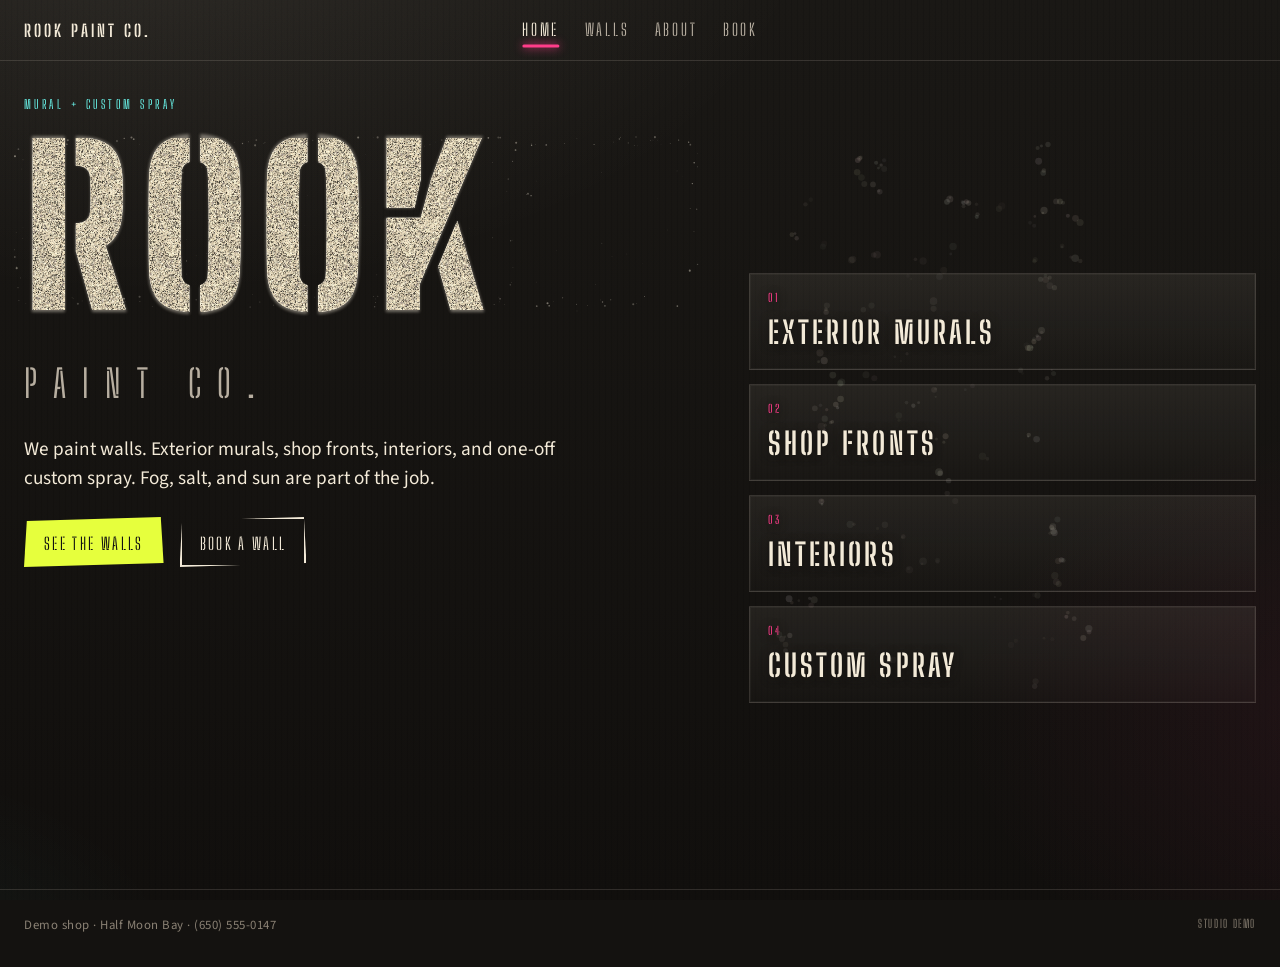
==== commit 0af27397: "Center top nav and enlarge the home service buttons." ====
--- a/index.html
+++ b/index.html
@@ -37,6 +37,7 @@
   </div>
 
   <main id="main" class="stage">
+    <canvas id="mural-wall" class="mural-wall" aria-hidden="true"></canvas>
     <div class="stage-main">
       <p class="eyebrow">Mural + custom spray</p>
       <h1 class="drip-type" aria-label="Rook">
@@ -336,10 +337,10 @@
       </p>
     </div>
     <ul class="rack" aria-label="What we paint">
-      <li><b>01</b> Exterior murals</li>
-      <li><b>02</b> Shop fronts</li>
-      <li><b>03</b> Interiors</li>
-      <li><b>04</b> Custom spray</li>
+      <li><a href="work.html"><b>01</b> Exterior murals</a></li>
+      <li><a href="work.html"><b>02</b> Shop fronts</a></li>
+      <li><a href="about.html"><b>03</b> Interiors</a></li>
+      <li><a href="book.html"><b>04</b> Custom spray</a></li>
     </ul>
   </main>
   <footer class="site-footer">
@@ -347,5 +348,6 @@
     <p class="demo">Studio demo</p>
   </footer>
   <script src="site.js"></script>
+  <script src="mural.js"></script>
 </body>
 </html>
--- a/styles.css
+++ b/styles.css
@@ -74,11 +74,13 @@
 /* —— Nav: stencil kick along the wall —— */
 .site-header {
   display: flex;
-  align-items: baseline;
+  align-items: center;
   justify-content: space-between;
   gap: 1rem;
-  padding: 1.1rem 1.5rem 0.6rem;
+  padding: 1.15rem 1.5rem 1rem;
   border-bottom: 1px solid var(--line);
+  position: relative;
+  min-height: 3.6rem;
 }
 .brand {
   font-family: var(--stencil);
@@ -92,12 +94,17 @@
 .brand:hover { color: var(--acid); }
 .nav {
   display: flex;
-  gap: 1.35rem;
+  gap: 1.6rem;
   flex-wrap: wrap;
+  justify-content: center;
+  position: absolute;
+  left: 50%;
+  top: 50%;
+  transform: translate(-50%, -50%);
 }
 .nav a {
   font-family: var(--stencil);
-  font-size: 0.95rem;
+  font-size: 1.05rem;
   letter-spacing: 0.16em;
   text-transform: uppercase;
   color: var(--dust);
@@ -124,11 +131,24 @@
   padding: 2.2rem 1.5rem 1rem;
   min-height: calc(100vh - 4.5rem);
   display: grid;
-  grid-template-columns: 1fr minmax(180px, 240px);
-  gap: 1.5rem 2rem;
-  align-items: start;
-}
-.stage-main { min-width: 0; overflow: visible; }
+  grid-template-columns: minmax(0, 1.15fr) minmax(280px, 0.85fr);
+  gap: 1.5rem 2.5rem;
+  align-items: stretch;
+  isolation: isolate;
+}
+.stage-main { min-width: 0; overflow: visible; position: relative; z-index: 1; }
+
+/* Home mural: lives in the empty wall, not over ROOK */
+.mural-wall {
+  position: absolute;
+  inset: 0;
+  width: 100%;
+  height: 100%;
+  pointer-events: none;
+  z-index: 0;
+  -webkit-mask-image: linear-gradient(90deg, transparent 0%, transparent 20%, rgba(0,0,0,.28) 34%, #000 48%);
+  mask-image: linear-gradient(90deg, transparent 0%, transparent 20%, rgba(0,0,0,.28) 34%, #000 48%);
+}
 .eyebrow {
   font-family: var(--stencil);
   letter-spacing: 0.28em;
@@ -293,31 +313,64 @@
   75% { transform: translate(-1px, 1px) rotate(-0.2deg); }
 }
 
-/* Right rail: can rack, not cards */
+/* Right rail: big spray-stencil buttons */
 .rack {
   list-style: none;
-  margin: 0 0 1.5rem;
-  padding: 0;
-  border-left: 2px solid var(--line);
-  padding-left: 1rem;
-}
-.rack li {
-  font-family: var(--stencil);
-  letter-spacing: 0.14em;
-  text-transform: uppercase;
-  font-size: 0.95rem;
-  color: var(--dust);
-  padding: 0.65rem 0;
-  border-bottom: 1px solid var(--line);
+  margin: 0;
+  padding: 2.5rem 0 2rem;
+  border-left: 0;
+  position: relative;
+  z-index: 1;
+  display: flex;
+  flex-direction: column;
+  justify-content: center;
+  gap: 0.85rem;
+  align-self: stretch;
+}
+.rack li { padding: 0; border: 0; }
+.rack a {
+  display: block;
+  font-family: var(--stencil);
+  letter-spacing: 0.1em;
+  text-transform: uppercase;
+  font-size: clamp(1.35rem, 2.4vw, 2.15rem);
+  font-weight: 700;
+  color: var(--cream);
+  text-decoration: none;
+  padding: 0.95rem 1.1rem 0.85rem;
+  background:
+    linear-gradient(180deg, rgba(243,234,216,0.08), rgba(243,234,216,0.02));
+  border: 1px solid var(--line);
+  box-shadow: inset 0 0 0 1px rgba(243,234,216,0.04);
+  text-shadow: 0 1px 10px rgba(20, 18, 16, 0.85);
+  animation: rack-spray 0.9s cubic-bezier(0.2, 0.75, 0.2, 1) both;
+}
+.rack li:nth-child(1) a { animation-delay: 0.15s; }
+.rack li:nth-child(2) a { animation-delay: 0.32s; }
+.rack li:nth-child(3) a { animation-delay: 0.48s; }
+.rack li:nth-child(4) a { animation-delay: 0.64s; }
+.rack a:hover,
+.rack a:focus-visible {
+  color: #111;
+  background: var(--acid);
+  border-color: var(--acid);
 }
 .rack b {
   display: block;
   font-weight: 500;
-  font-size: 0.68rem;
+  font-size: 0.72rem;
   color: var(--mag);
   letter-spacing: 0.22em;
-  margin-bottom: 0.15rem;
-}
+  margin-bottom: 0.2rem;
+}
+.rack a:hover b,
+.rack a:focus-visible b { color: #111; }
+@keyframes rack-spray {
+  from { opacity: 0; filter: blur(8px); clip-path: inset(0 40% 0 0); }
+  to { opacity: 1; filter: none; clip-path: inset(0 0 0 0); }
+}
+.reduced .rack a { animation: none; }
+
 
 /* Page-enter spray bursts */
 .spray-enter {
@@ -596,8 +649,15 @@
 }
 
 @media (max-width: 860px) {
-  .stage { grid-template-columns: 1fr; min-height: auto; }
-  .rack { display: grid; grid-template-columns: 1fr 1fr; border-left: 0; padding-left: 0; gap: 0 1rem; }
+  .stage { grid-template-columns: 1fr; min-height: calc(100vh - 4.5rem); }
+  .mural-wall {
+    -webkit-mask-image: linear-gradient(180deg, transparent 0%, transparent 26%, rgba(0,0,0,.35) 42%, #000 56%);
+    mask-image: linear-gradient(180deg, transparent 0%, transparent 26%, rgba(0,0,0,.35) 42%, #000 56%);
+  }
+  .nav { position: static; transform: none; left: auto; top: auto; width: 100%; justify-content: center; padding-top: 0.35rem; }
+  .site-header { flex-wrap: wrap; justify-content: center; }
+  .brand { width: 100%; text-align: center; }
+  .rack { display: grid; grid-template-columns: 1fr 1fr; gap: 0.75rem; padding: 0.5rem 0 1.5rem; }
   .wall-grid { grid-template-columns: 1fr 1fr; }
   .mural.wide { grid-column: span 2; }
   .about-grid, .book-grid { grid-template-columns: 1fr; }
@@ -612,6 +672,7 @@
 }
 
 @media (prefers-reduced-motion: reduce) {
+  .rack a { animation: none; }
   html { scroll-behavior: auto; }
   .letter {
     animation: none;
@@ -628,4 +689,5 @@
   .burst, .spray-enter { display: none; }
   .btn:hover, .mural:hover { animation: none; }
   #spray-layer { display: none; }
-}
+  /* mural.js paints the finished wall in one pass; keep the canvas */
+}
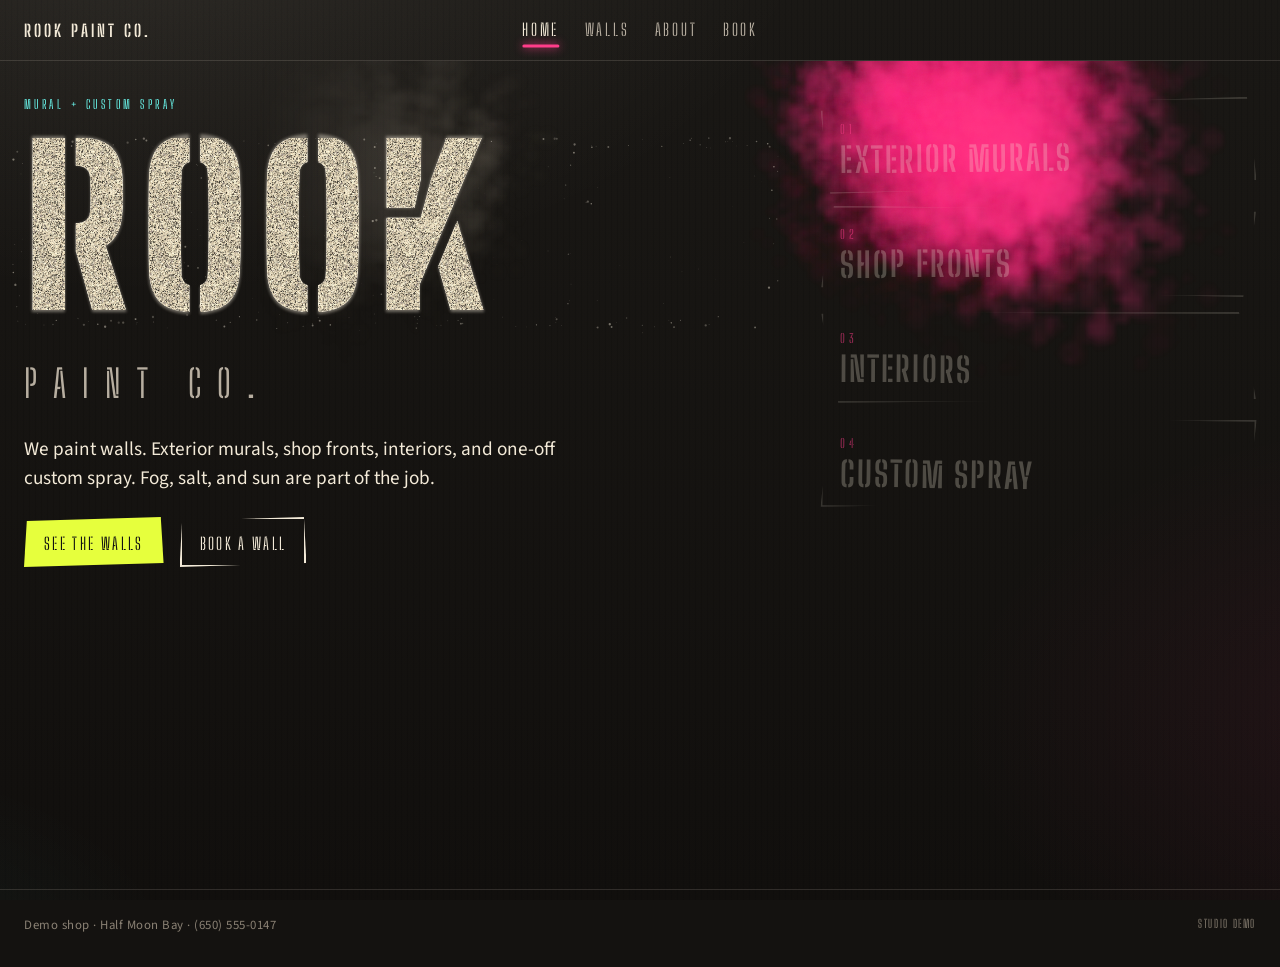
==== commit db817679: "Reveal home services as spray-painted stencil buttons. Ghost rack items on the right paint in as chu" ====
--- a/index.html
+++ b/index.html
@@ -336,12 +336,28 @@
         <a class="btn ghost" href="book.html">Book a wall</a>
       </p>
     </div>
-    <ul class="rack" aria-label="What we paint">
-      <li><a href="work.html"><b>01</b> Exterior murals</a></li>
-      <li><a href="work.html"><b>02</b> Shop fronts</a></li>
-      <li><a href="about.html"><b>03</b> Interiors</a></li>
-      <li><a href="book.html"><b>04</b> Custom spray</a></li>
-    </ul>
+    <nav class="rack" aria-label="What we paint">
+      <a class="rack-btn" href="work.html" data-reveal="5200" style="--i:0">
+        <span class="rack-fill" aria-hidden="true"></span>
+        <span class="rack-num">01</span>
+        <span class="rack-lab">Exterior murals</span>
+      </a>
+      <a class="rack-btn" href="work.html" data-reveal="9200" style="--i:1">
+        <span class="rack-fill" aria-hidden="true"></span>
+        <span class="rack-num">02</span>
+        <span class="rack-lab">Shop fronts</span>
+      </a>
+      <a class="rack-btn" href="about.html" data-reveal="13200" style="--i:2">
+        <span class="rack-fill" aria-hidden="true"></span>
+        <span class="rack-num">03</span>
+        <span class="rack-lab">Interiors</span>
+      </a>
+      <a class="rack-btn" href="book.html" data-reveal="17600" style="--i:3">
+        <span class="rack-fill" aria-hidden="true"></span>
+        <span class="rack-num">04</span>
+        <span class="rack-lab">Custom spray</span>
+      </a>
+    </nav>
   </main>
   <footer class="site-footer">
     <p>Demo shop · Half Moon Bay · (650) 555-0147</p>
--- a/styles.css
+++ b/styles.css
@@ -128,12 +128,13 @@
 
 /* —— Stencil-painted display type —— */
 .stage {
-  padding: 2.2rem 1.5rem 1rem;
+  position: relative;
+  padding: 2.2rem 1.5rem 1.25rem;
   min-height: calc(100vh - 4.5rem);
   display: grid;
-  grid-template-columns: minmax(0, 1.15fr) minmax(280px, 0.85fr);
-  gap: 1.5rem 2.5rem;
-  align-items: stretch;
+  grid-template-columns: minmax(0, 1fr) minmax(250px, 34vw);
+  gap: 1.5rem 2rem;
+  align-items: start;
   isolation: isolate;
 }
 .stage-main { min-width: 0; overflow: visible; position: relative; z-index: 1; }
@@ -313,64 +314,146 @@
   75% { transform: translate(-1px, 1px) rotate(-0.2deg); }
 }
 
-/* Right rail: big spray-stencil buttons */
+/* Right rail: spray-revealed stencil buttons, not a caption list */
 .rack {
-  list-style: none;
-  margin: 0;
-  padding: 2.5rem 0 2rem;
-  border-left: 0;
   position: relative;
   z-index: 1;
   display: flex;
   flex-direction: column;
-  justify-content: center;
   gap: 0.85rem;
-  align-self: stretch;
-}
-.rack li { padding: 0; border: 0; }
-.rack a {
+  margin: 0.2rem 0 1.5rem;
+  padding: 0;
+  list-style: none;
+  width: 100%;
+  align-self: start;
+}
+.rack-btn {
+  position: relative;
+  isolation: isolate;
   display: block;
-  font-family: var(--stencil);
-  letter-spacing: 0.1em;
-  text-transform: uppercase;
-  font-size: clamp(1.35rem, 2.4vw, 2.15rem);
+  width: 100%;
+  text-decoration: none;
+  text-transform: uppercase;
+  font-family: var(--stencil);
   font-weight: 700;
-  color: var(--cream);
-  text-decoration: none;
-  padding: 0.95rem 1.1rem 0.85rem;
-  background:
-    linear-gradient(180deg, rgba(243,234,216,0.08), rgba(243,234,216,0.02));
-  border: 1px solid var(--line);
-  box-shadow: inset 0 0 0 1px rgba(243,234,216,0.04);
-  text-shadow: 0 1px 10px rgba(20, 18, 16, 0.85);
-  animation: rack-spray 0.9s cubic-bezier(0.2, 0.75, 0.2, 1) both;
-}
-.rack li:nth-child(1) a { animation-delay: 0.15s; }
-.rack li:nth-child(2) a { animation-delay: 0.32s; }
-.rack li:nth-child(3) a { animation-delay: 0.48s; }
-.rack li:nth-child(4) a { animation-delay: 0.64s; }
-.rack a:hover,
-.rack a:focus-visible {
-  color: #111;
-  background: var(--acid);
-  border-color: var(--acid);
-}
-.rack b {
+  padding: 1.25rem 1.2rem 1.1rem;
+  min-height: 5.7rem;
+  color: rgba(243, 234, 216, 0.26);
+  background: transparent;
+  box-shadow: inset 0 0 0 2px rgba(243, 234, 216, 0.16);
+  clip-path: polygon(0 9%, 97% 0, 100% 89%, 3% 100%);
+  transform: rotate(calc((var(--i, 0) - 1.4) * 0.45deg));
+  --rack-fill: var(--mag);
+  --rack-ink: var(--cream);
+  --rack-spray: rgba(255, 61, 138, 0.85);
+}
+.rack-btn:nth-child(1) {
+  clip-path: polygon(0 10%, 98% 0, 100% 90%, 2% 100%);
+  --rack-fill: var(--mag);
+  --rack-ink: var(--cream);
+  --rack-spray: rgba(255, 61, 138, 0.9);
+}
+.rack-btn:nth-child(2) {
+  clip-path: polygon(3% 0, 100% 8%, 97% 100%, 0 88%);
+  --rack-fill: var(--acid);
+  --rack-ink: #141210;
+  --rack-spray: rgba(230, 255, 61, 0.85);
+}
+.rack-btn:nth-child(3) {
+  clip-path: polygon(0 4%, 96% 0, 100% 94%, 4% 100%);
+  --rack-fill: var(--cyn);
+  --rack-ink: #141210;
+  --rack-spray: rgba(109, 255, 245, 0.85);
+}
+.rack-btn:nth-child(4) {
+  clip-path: polygon(2% 12%, 100% 0, 98% 86%, 0 100%);
+  --rack-fill: var(--cream);
+  --rack-ink: #1a1612;
+  --rack-spray: rgba(243, 234, 216, 0.8);
+}
+.rack-num {
   display: block;
   font-weight: 500;
-  font-size: 0.72rem;
+  font-size: 0.78rem;
+  letter-spacing: 0.28em;
+  margin-bottom: 0.28rem;
   color: var(--mag);
-  letter-spacing: 0.22em;
-  margin-bottom: 0.2rem;
-}
-.rack a:hover b,
-.rack a:focus-visible b { color: #111; }
-@keyframes rack-spray {
-  from { opacity: 0; filter: blur(8px); clip-path: inset(0 40% 0 0); }
-  to { opacity: 1; filter: none; clip-path: inset(0 0 0 0); }
-}
-.reduced .rack a { animation: none; }
-
+  opacity: 0.55;
+}
+.rack-lab {
+  display: block;
+  font-size: clamp(1.5rem, 2.7vw, 2.25rem);
+  line-height: 0.92;
+  letter-spacing: 0.06em;
+}
+.rack-fill {
+  position: absolute;
+  inset: -2px;
+  z-index: -1;
+  background-color: var(--rack-fill);
+  background-image: url("spray-grain.png"), url("spray-grain.png");
+  background-size: 90px 90px, 140px 140px;
+  background-position: 0 0, 40px 20px;
+  background-blend-mode: multiply, overlay;
+  clip-path: inset(-8% -10% 100% -10%);
+  pointer-events: none;
+}
+.rack-btn.is-painted {
+  color: var(--rack-ink);
+  box-shadow: none;
+}
+.rack-btn.is-painted .rack-num {
+  opacity: 0.9;
+  color: var(--rack-ink);
+}
+.rack-btn.is-painted .rack-fill {
+  animation: paint-down 0.88s cubic-bezier(0.2, 0.75, 0.2, 1) forwards;
+}
+.rack-btn.is-painted::before {
+  content: "";
+  position: absolute;
+  inset: -24%;
+  pointer-events: none;
+  z-index: 3;
+  background-image:
+    radial-gradient(circle, var(--rack-ink) 0.65px, transparent 0.75px),
+    radial-gradient(circle, var(--rack-fill) 0.9px, transparent 1px);
+  background-size: 12px 14px, 18px 17px;
+  background-position: 0 0, 6px 8px;
+  opacity: 0;
+  animation: rack-speck 0.9s ease-out 0.22s forwards;
+}
+.rack-btn.is-painted::after {
+  content: "";
+  position: absolute;
+  left: 50%;
+  top: 50%;
+  width: 150%;
+  height: 190%;
+  transform: translate(-50%, -50%) scale(0.2);
+  background: radial-gradient(circle, var(--rack-spray) 0%, transparent 70%);
+  opacity: 0;
+  mix-blend-mode: screen;
+  pointer-events: none;
+  z-index: 2;
+  animation: rack-burst 0.72s ease-out;
+}
+@keyframes rack-speck {
+  to { opacity: 0.32; }
+}
+@keyframes rack-burst {
+  0% { opacity: 0; transform: translate(-50%, -50%) scale(0.18); }
+  36% { opacity: 0.88; }
+  100% { opacity: 0; transform: translate(-50%, -50%) scale(1.28); }
+}
+.rack-btn:hover,
+.rack-btn:focus-visible {
+  animation: can-shake 0.28s ease;
+}
+.rack-btn:focus-visible {
+  outline: 2px solid var(--acid);
+  outline-offset: 3px;
+}
 
 /* Page-enter spray bursts */
 .spray-enter {
@@ -649,7 +732,7 @@
 }
 
 @media (max-width: 860px) {
-  .stage { grid-template-columns: 1fr; min-height: calc(100vh - 4.5rem); }
+  .stage { grid-template-columns: 1fr; min-height: auto; }
   .mural-wall {
     -webkit-mask-image: linear-gradient(180deg, transparent 0%, transparent 26%, rgba(0,0,0,.35) 42%, #000 56%);
     mask-image: linear-gradient(180deg, transparent 0%, transparent 26%, rgba(0,0,0,.35) 42%, #000 56%);
@@ -657,7 +740,7 @@
   .nav { position: static; transform: none; left: auto; top: auto; width: 100%; justify-content: center; padding-top: 0.35rem; }
   .site-header { flex-wrap: wrap; justify-content: center; }
   .brand { width: 100%; text-align: center; }
-  .rack { display: grid; grid-template-columns: 1fr 1fr; gap: 0.75rem; padding: 0.5rem 0 1.5rem; }
+  .rack { display: grid; grid-template-columns: 1fr 1fr; gap: 0.75rem; }
   .wall-grid { grid-template-columns: 1fr 1fr; }
   .mural.wide { grid-column: span 2; }
   .about-grid, .book-grid { grid-template-columns: 1fr; }
@@ -672,7 +755,6 @@
 }
 
 @media (prefers-reduced-motion: reduce) {
-  .rack a { animation: none; }
   html { scroll-behavior: auto; }
   .letter {
     animation: none;
@@ -687,7 +769,16 @@
     opacity: 1;
   }
   .burst, .spray-enter { display: none; }
-  .btn:hover, .mural:hover { animation: none; }
+  .btn:hover, .mural:hover, .rack-btn:hover { animation: none; }
   #spray-layer { display: none; }
-  /* mural.js paints the finished wall in one pass; keep the canvas */
-}
+  .rack-btn .rack-fill,
+  .rack-btn.is-painted .rack-fill {
+    animation: none;
+    clip-path: none;
+  }
+  .rack-btn.is-painted::before {
+    animation: none;
+    opacity: 0.28;
+  }
+  .rack-btn.is-painted::after { animation: none; display: none; }
+}
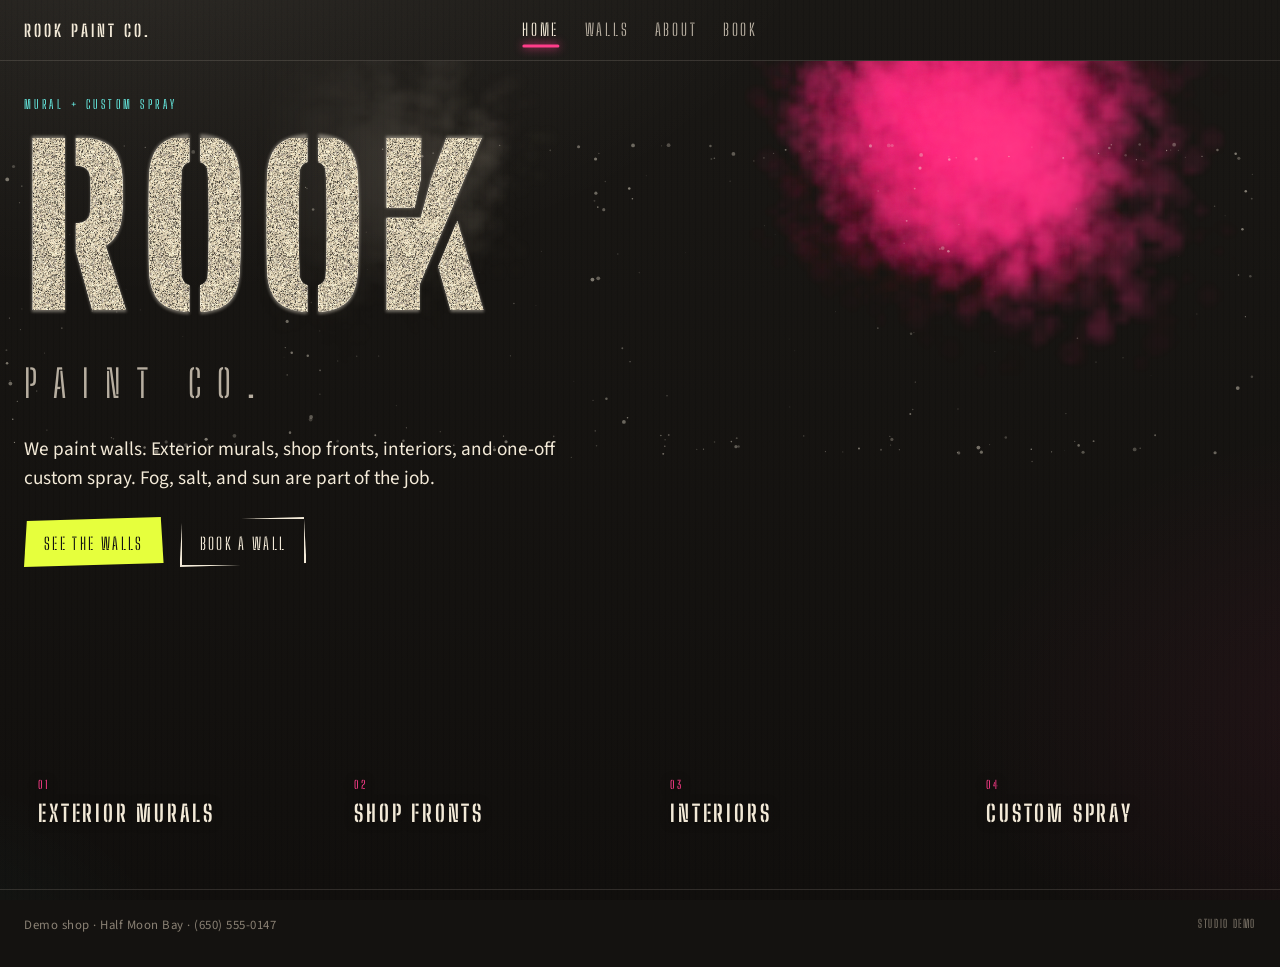
==== commit 54c8d212: "Revert "Reveal home services as spray-painted stencil buttons." This reverts commit db817679c88ddaa1" ====
--- a/index.html
+++ b/index.html
@@ -336,28 +336,12 @@
         <a class="btn ghost" href="book.html">Book a wall</a>
       </p>
     </div>
-    <nav class="rack" aria-label="What we paint">
-      <a class="rack-btn" href="work.html" data-reveal="5200" style="--i:0">
-        <span class="rack-fill" aria-hidden="true"></span>
-        <span class="rack-num">01</span>
-        <span class="rack-lab">Exterior murals</span>
-      </a>
-      <a class="rack-btn" href="work.html" data-reveal="9200" style="--i:1">
-        <span class="rack-fill" aria-hidden="true"></span>
-        <span class="rack-num">02</span>
-        <span class="rack-lab">Shop fronts</span>
-      </a>
-      <a class="rack-btn" href="about.html" data-reveal="13200" style="--i:2">
-        <span class="rack-fill" aria-hidden="true"></span>
-        <span class="rack-num">03</span>
-        <span class="rack-lab">Interiors</span>
-      </a>
-      <a class="rack-btn" href="book.html" data-reveal="17600" style="--i:3">
-        <span class="rack-fill" aria-hidden="true"></span>
-        <span class="rack-num">04</span>
-        <span class="rack-lab">Custom spray</span>
-      </a>
-    </nav>
+    <ul class="rack" aria-label="What we paint">
+      <li><a href="work.html"><b>01</b> Exterior murals</a></li>
+      <li><a href="work.html"><b>02</b> Shop fronts</a></li>
+      <li><a href="about.html"><b>03</b> Interiors</a></li>
+      <li><a href="book.html"><b>04</b> Custom spray</a></li>
+    </ul>
   </main>
   <footer class="site-footer">
     <p>Demo shop · Half Moon Bay · (650) 555-0147</p>
--- a/styles.css
+++ b/styles.css
@@ -128,13 +128,13 @@
 
 /* —— Stencil-painted display type —— */
 .stage {
-  position: relative;
   padding: 2.2rem 1.5rem 1.25rem;
   min-height: calc(100vh - 4.5rem);
   display: grid;
-  grid-template-columns: minmax(0, 1fr) minmax(250px, 34vw);
-  gap: 1.5rem 2rem;
-  align-items: start;
+  grid-template-columns: 1fr;
+  grid-template-rows: 1fr auto;
+  gap: 1.25rem;
+  align-items: stretch;
   isolation: isolate;
 }
 .stage-main { min-width: 0; overflow: visible; position: relative; z-index: 1; }
@@ -314,146 +314,63 @@
   75% { transform: translate(-1px, 1px) rotate(-0.2deg); }
 }
 
-/* Right rail: spray-revealed stencil buttons, not a caption list */
+/* Full-width service row — spread, not a stacked box */
 .rack {
+  list-style: none;
+  margin: 0;
+  padding: 0.4rem 0 1.6rem;
+  border-left: 0;
   position: relative;
   z-index: 1;
-  display: flex;
-  flex-direction: column;
-  gap: 0.85rem;
-  margin: 0.2rem 0 1.5rem;
-  padding: 0;
-  list-style: none;
+  display: grid;
+  grid-template-columns: repeat(4, minmax(0, 1fr));
+  gap: 1.25rem 2rem;
   width: 100%;
-  align-self: start;
-}
-.rack-btn {
-  position: relative;
-  isolation: isolate;
+  align-self: end;
+}
+.rack li { padding: 0; border: 0; }
+.rack a {
   display: block;
-  width: 100%;
+  font-family: var(--stencil);
+  letter-spacing: 0.12em;
+  text-transform: uppercase;
+  font-size: clamp(1.05rem, 1.8vw, 1.55rem);
+  font-weight: 700;
+  color: var(--cream);
   text-decoration: none;
-  text-transform: uppercase;
-  font-family: var(--stencil);
-  font-weight: 700;
-  padding: 1.25rem 1.2rem 1.1rem;
-  min-height: 5.7rem;
-  color: rgba(243, 234, 216, 0.26);
-  background: transparent;
-  box-shadow: inset 0 0 0 2px rgba(243, 234, 216, 0.16);
-  clip-path: polygon(0 9%, 97% 0, 100% 89%, 3% 100%);
-  transform: rotate(calc((var(--i, 0) - 1.4) * 0.45deg));
-  --rack-fill: var(--mag);
-  --rack-ink: var(--cream);
-  --rack-spray: rgba(255, 61, 138, 0.85);
-}
-.rack-btn:nth-child(1) {
-  clip-path: polygon(0 10%, 98% 0, 100% 90%, 2% 100%);
-  --rack-fill: var(--mag);
-  --rack-ink: var(--cream);
-  --rack-spray: rgba(255, 61, 138, 0.9);
-}
-.rack-btn:nth-child(2) {
-  clip-path: polygon(3% 0, 100% 8%, 97% 100%, 0 88%);
-  --rack-fill: var(--acid);
-  --rack-ink: #141210;
-  --rack-spray: rgba(230, 255, 61, 0.85);
-}
-.rack-btn:nth-child(3) {
-  clip-path: polygon(0 4%, 96% 0, 100% 94%, 4% 100%);
-  --rack-fill: var(--cyn);
-  --rack-ink: #141210;
-  --rack-spray: rgba(109, 255, 245, 0.85);
-}
-.rack-btn:nth-child(4) {
-  clip-path: polygon(2% 12%, 100% 0, 98% 86%, 0 100%);
-  --rack-fill: var(--cream);
-  --rack-ink: #1a1612;
-  --rack-spray: rgba(243, 234, 216, 0.8);
-}
-.rack-num {
+  padding: 0.85rem 0.9rem 0.75rem;
+  background: none;
+  border: 0;
+  box-shadow: none;
+  text-shadow: 0 1px 10px rgba(20, 18, 16, 0.85);
+  animation: rack-spray 0.9s cubic-bezier(0.2, 0.75, 0.2, 1) both;
+}
+.rack li:nth-child(1) a { animation-delay: 0.15s; }
+.rack li:nth-child(2) a { animation-delay: 0.32s; }
+.rack li:nth-child(3) a { animation-delay: 0.48s; }
+.rack li:nth-child(4) a { animation-delay: 0.64s; }
+.rack a:hover,
+.rack a:focus-visible {
+  color: #111;
+  background: var(--acid);
+  text-shadow: none;
+}
+.rack b {
   display: block;
   font-weight: 500;
-  font-size: 0.78rem;
-  letter-spacing: 0.28em;
-  margin-bottom: 0.28rem;
+  font-size: 0.72rem;
   color: var(--mag);
-  opacity: 0.55;
-}
-.rack-lab {
-  display: block;
-  font-size: clamp(1.5rem, 2.7vw, 2.25rem);
-  line-height: 0.92;
-  letter-spacing: 0.06em;
-}
-.rack-fill {
-  position: absolute;
-  inset: -2px;
-  z-index: -1;
-  background-color: var(--rack-fill);
-  background-image: url("spray-grain.png"), url("spray-grain.png");
-  background-size: 90px 90px, 140px 140px;
-  background-position: 0 0, 40px 20px;
-  background-blend-mode: multiply, overlay;
-  clip-path: inset(-8% -10% 100% -10%);
-  pointer-events: none;
-}
-.rack-btn.is-painted {
-  color: var(--rack-ink);
-  box-shadow: none;
-}
-.rack-btn.is-painted .rack-num {
-  opacity: 0.9;
-  color: var(--rack-ink);
-}
-.rack-btn.is-painted .rack-fill {
-  animation: paint-down 0.88s cubic-bezier(0.2, 0.75, 0.2, 1) forwards;
-}
-.rack-btn.is-painted::before {
-  content: "";
-  position: absolute;
-  inset: -24%;
-  pointer-events: none;
-  z-index: 3;
-  background-image:
-    radial-gradient(circle, var(--rack-ink) 0.65px, transparent 0.75px),
-    radial-gradient(circle, var(--rack-fill) 0.9px, transparent 1px);
-  background-size: 12px 14px, 18px 17px;
-  background-position: 0 0, 6px 8px;
-  opacity: 0;
-  animation: rack-speck 0.9s ease-out 0.22s forwards;
-}
-.rack-btn.is-painted::after {
-  content: "";
-  position: absolute;
-  left: 50%;
-  top: 50%;
-  width: 150%;
-  height: 190%;
-  transform: translate(-50%, -50%) scale(0.2);
-  background: radial-gradient(circle, var(--rack-spray) 0%, transparent 70%);
-  opacity: 0;
-  mix-blend-mode: screen;
-  pointer-events: none;
-  z-index: 2;
-  animation: rack-burst 0.72s ease-out;
-}
-@keyframes rack-speck {
-  to { opacity: 0.32; }
-}
-@keyframes rack-burst {
-  0% { opacity: 0; transform: translate(-50%, -50%) scale(0.18); }
-  36% { opacity: 0.88; }
-  100% { opacity: 0; transform: translate(-50%, -50%) scale(1.28); }
-}
-.rack-btn:hover,
-.rack-btn:focus-visible {
-  animation: can-shake 0.28s ease;
-}
-.rack-btn:focus-visible {
-  outline: 2px solid var(--acid);
-  outline-offset: 3px;
-}
+  letter-spacing: 0.22em;
+  margin-bottom: 0.2rem;
+}
+.rack a:hover b,
+.rack a:focus-visible b { color: #111; }
+@keyframes rack-spray {
+  from { opacity: 0; filter: blur(8px); clip-path: inset(0 40% 0 0); }
+  to { opacity: 1; filter: none; clip-path: inset(0 0 0 0); }
+}
+.reduced .rack a { animation: none; }
+
 
 /* Page-enter spray bursts */
 .spray-enter {
@@ -732,7 +649,7 @@
 }
 
 @media (max-width: 860px) {
-  .stage { grid-template-columns: 1fr; min-height: auto; }
+  .stage { grid-template-columns: 1fr; min-height: calc(100vh - 4.5rem); }
   .mural-wall {
     -webkit-mask-image: linear-gradient(180deg, transparent 0%, transparent 26%, rgba(0,0,0,.35) 42%, #000 56%);
     mask-image: linear-gradient(180deg, transparent 0%, transparent 26%, rgba(0,0,0,.35) 42%, #000 56%);
@@ -740,7 +657,7 @@
   .nav { position: static; transform: none; left: auto; top: auto; width: 100%; justify-content: center; padding-top: 0.35rem; }
   .site-header { flex-wrap: wrap; justify-content: center; }
   .brand { width: 100%; text-align: center; }
-  .rack { display: grid; grid-template-columns: 1fr 1fr; gap: 0.75rem; }
+  .rack { grid-template-columns: 1fr 1fr; gap: 1rem 1.5rem; padding: 0.5rem 0 1.5rem; }
   .wall-grid { grid-template-columns: 1fr 1fr; }
   .mural.wide { grid-column: span 2; }
   .about-grid, .book-grid { grid-template-columns: 1fr; }
@@ -755,6 +672,7 @@
 }
 
 @media (prefers-reduced-motion: reduce) {
+  .rack a { animation: none; }
   html { scroll-behavior: auto; }
   .letter {
     animation: none;
@@ -769,16 +687,7 @@
     opacity: 1;
   }
   .burst, .spray-enter { display: none; }
-  .btn:hover, .mural:hover, .rack-btn:hover { animation: none; }
+  .btn:hover, .mural:hover { animation: none; }
   #spray-layer { display: none; }
-  .rack-btn .rack-fill,
-  .rack-btn.is-painted .rack-fill {
-    animation: none;
-    clip-path: none;
-  }
-  .rack-btn.is-painted::before {
-    animation: none;
-    opacity: 0.28;
-  }
-  .rack-btn.is-painted::after { animation: none; display: none; }
-}
+  /* mural.js paints the finished wall in one pass; keep the canvas */
+}
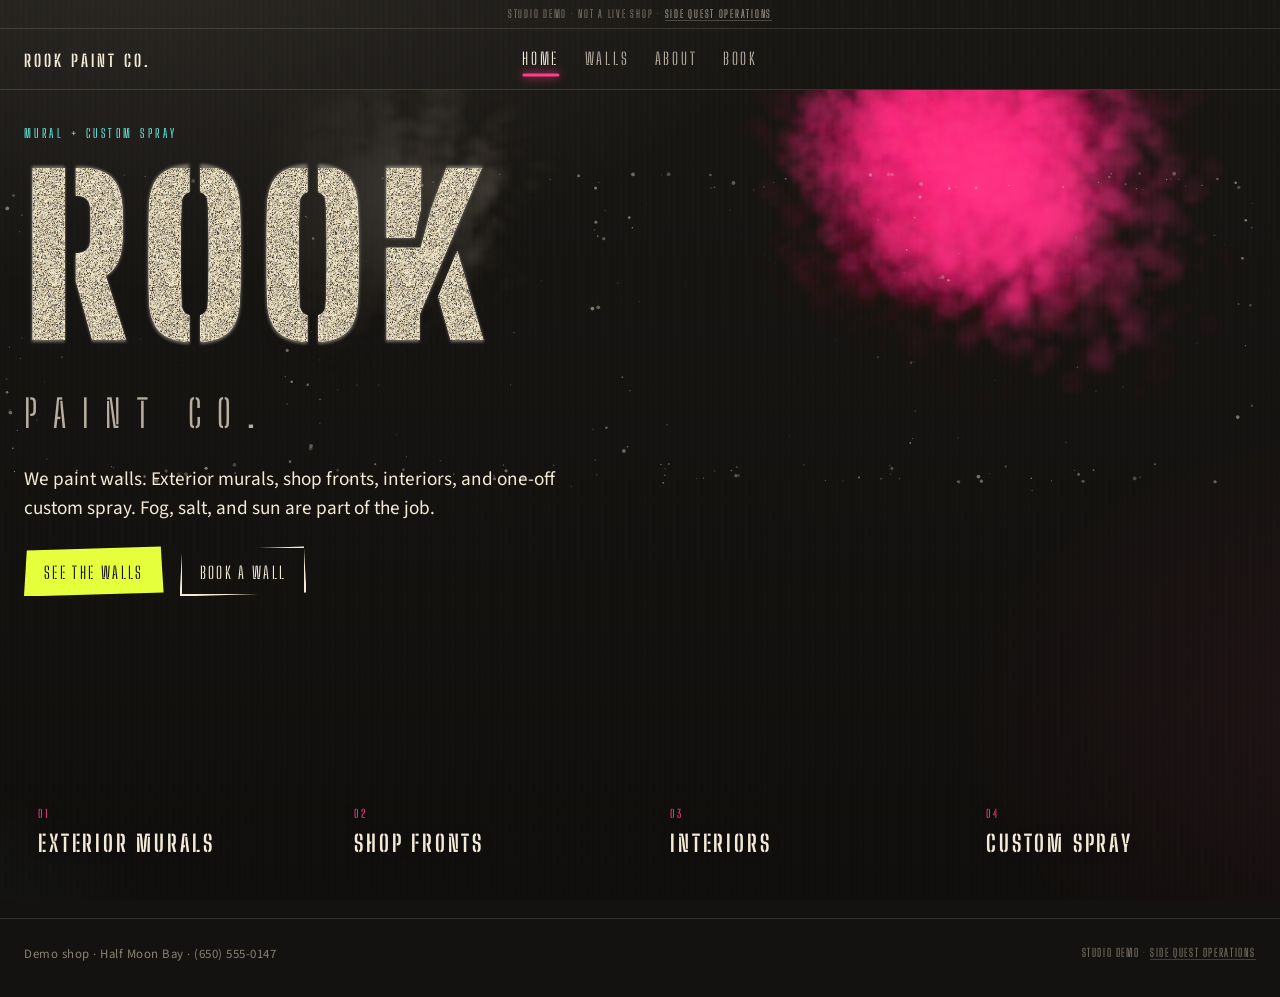
==== commit 8f89ad1d: "HOLD: Point canonicals at the public subdomain and show the hero CTA sooner. Replace leftover netlif" ====
--- a/index.html
+++ b/index.html
@@ -4,16 +4,24 @@
   <meta charset="utf-8">
   <meta name="viewport" content="width=device-width, initial-scale=1">
   <title>Rook Paint Co. — murals &amp; custom spray</title>
-  <meta name="description" content="Fictional Coastside mural and custom spray studio. Exterior walls, shop fronts, interiors. Demo shop in Half Moon Bay.">
-  <link rel="canonical" href="https://rook-paint-co.netlify.app/">
-  <meta property="og:title" content="Rook Paint Co. — murals &amp; custom spray">
-  <meta property="og:description" content="Exterior murals, shop fronts, interiors, and one-off custom spray. Demo shop · Half Moon Bay.">
-  <meta property="og:url" content="https://rook-paint-co.netlify.app/">
+  <meta name="description" content="Fictional Coastside mural and custom spray studio. Exterior walls, shop fronts, interiors. Studio demo in Half Moon Bay.">
+  <link rel="canonical" href="https://rook.sidequestoperations.com/">
   <link rel="icon" href="favicon.svg" type="image/svg+xml">
   <meta name="theme-color" content="#141210">
+  <meta property="og:site_name" content="Rook Paint Co.">
+  <meta property="og:title" content="Rook Paint Co. — murals &amp; custom spray">
+  <meta property="og:description" content="Exterior murals, shop fronts, interiors, and one-off custom spray. Studio demo · Half Moon Bay.">
+  <meta property="og:url" content="https://rook.sidequestoperations.com/">
   <meta property="og:type" content="website">
   <meta property="og:locale" content="en_US">
-  <meta name="twitter:card" content="summary">
+  <meta property="og:image" content="https://rook.sidequestoperations.com/images/og-rook.jpg">
+  <meta property="og:image:width" content="1200">
+  <meta property="og:image:height" content="630">
+  <meta property="og:image:alt" content="Rook Paint Co. — stencil rook mural, murals and custom spray">
+  <meta name="twitter:card" content="summary_large_image">
+  <meta name="twitter:title" content="Rook Paint Co. — murals &amp; custom spray">
+  <meta name="twitter:description" content="Exterior murals, shop fronts, interiors, and one-off custom spray. Studio demo · Half Moon Bay.">
+  <meta name="twitter:image" content="https://rook.sidequestoperations.com/images/og-rook.jpg">
   <link rel="preconnect" href="https://fonts.googleapis.com">
   <link rel="preconnect" href="https://fonts.gstatic.com" crossorigin>
   <link href="https://fonts.googleapis.com/css2?family=Big+Shoulders+Display:wght@800;900&family=Big+Shoulders+Stencil+Display:wght@500;700;900&family=Source+Sans+3:ital,wght@0,400;0,600;0,700;1,400&display=swap" rel="stylesheet">
@@ -21,6 +29,7 @@
 </head>
 <body>
   <a class="skip" href="#main">Skip to content</a>
+  <p class="house-bar">Studio demo · not a live shop · <a href="https://sidequestoperations.com">Side Quest Operations</a></p>
   <header class="site-header">
     <a class="brand" href="index.html">Rook Paint Co.</a>
     <nav class="nav" aria-label="Primary">
@@ -345,7 +354,7 @@
   </main>
   <footer class="site-footer">
     <p>Demo shop · Half Moon Bay · (650) 555-0147</p>
-    <p class="demo">Studio demo</p>
+    <p class="demo">Studio demo · <a href="https://sidequestoperations.com">Side Quest Operations</a></p>
   </footer>
   <script src="site.js"></script>
   <script src="mural.js"></script>
--- a/styles.css
+++ b/styles.css
@@ -66,10 +66,30 @@
   text-decoration: none;
 }
 
-.wrap, .site-header, main, .site-footer, .spray-enter {
+.wrap, .site-header, main, .site-footer, .spray-enter, .house-bar {
   position: relative;
   z-index: 2;
 }
+
+/* Quiet house-demo strip — visible, does not fight the stencil nav */
+.house-bar {
+  margin: 0;
+  padding: 0.38rem 1.5rem;
+  font-family: var(--stencil);
+  font-size: 0.68rem;
+  letter-spacing: 0.16em;
+  text-transform: uppercase;
+  color: var(--mute);
+  text-align: center;
+  border-bottom: 1px solid var(--line);
+}
+.house-bar a {
+  color: var(--dust);
+  text-decoration: none;
+  border-bottom: 1px solid rgba(243, 234, 216, 0.22);
+}
+.house-bar a:hover,
+.house-bar a:focus-visible { color: var(--acid); }
 
 /* —— Nav: stencil kick along the wall —— */
 .site-header {
@@ -192,13 +212,13 @@
   opacity: 0;
   filter: blur(1.6px);
   transform: scale(1.018);
-  animation: mist-in 0.7s ease-out forwards;
+  animation: mist-in 0.45s ease-out forwards;
   --mist-op: 0.42;
 }
-.ch:nth-child(1) .mist { animation-delay: 0.05s; }
-.ch:nth-child(2) .mist { animation-delay: 0.13s; }
-.ch:nth-child(3) .mist { animation-delay: 0.21s; }
-.ch:nth-child(4) .mist { animation-delay: 0.29s; }
+.ch:nth-child(1) .mist { animation-delay: 0.02s; }
+.ch:nth-child(2) .mist { animation-delay: 0.06s; }
+.ch:nth-child(3) .mist { animation-delay: 0.1s; }
+.ch:nth-child(4) .mist { animation-delay: 0.14s; }
 @keyframes mist-in {
   to { opacity: var(--mist-op); }
 }
@@ -216,14 +236,17 @@
   background-clip: text;
   color: transparent;
   -webkit-text-fill-color: transparent;
-  clip-path: inset(-8% -10% 100% -10%);
-  animation: paint-down 0.78s cubic-bezier(0.2, 0.75, 0.2, 1) forwards;
-}
-.ch:nth-child(2) .letter { animation-delay: 0.08s; }
-.ch:nth-child(3) .letter { animation-delay: 0.16s; }
-.ch:nth-child(4) .letter { animation-delay: 0.24s; }
+  /* Readable immediately: start ~78% painted, finish within ~500ms */
+  clip-path: inset(-8% -10% -12% -10%);
+  animation: paint-down 0.42s cubic-bezier(0.2, 0.75, 0.2, 1) both;
+}
+.ch:nth-child(1) .letter { animation-delay: 0s; }
+.ch:nth-child(2) .letter { animation-delay: 0.05s; }
+.ch:nth-child(3) .letter { animation-delay: 0.1s; }
+.ch:nth-child(4) .letter { animation-delay: 0.15s; }
 
 @keyframes paint-down {
+  from { clip-path: inset(-8% -10% 22% -10%); }
   to { clip-path: inset(-8% -10% -12% -10%); }
 }
 
@@ -238,7 +261,7 @@
   pointer-events: none;
   z-index: 2;
   opacity: 0;
-  animation: speck-in 1.2s ease-out 0.4s forwards;
+  animation: speck-in 0.7s ease-out 0.12s forwards;
 }
 @keyframes speck-in {
   to { opacity: 1; }
@@ -265,6 +288,15 @@
   display: flex;
   flex-wrap: wrap;
   gap: 0.8rem 1rem;
+}
+/* Primary CTA is readable at t=0; a short wet-spray settle, not a hide */
+.stage-main .actions .btn {
+  animation: cta-settle 0.4s ease-out both;
+}
+.stage-main .actions .btn.ghost { animation-delay: 0.06s; }
+@keyframes cta-settle {
+  from { filter: contrast(1.12) brightness(1.06); transform: translateY(2px); }
+  to { filter: none; transform: none; }
 }
 
 /* Spray-painted rectangles, not rounded SaaS buttons */
@@ -343,12 +375,12 @@
   border: 0;
   box-shadow: none;
   text-shadow: 0 1px 10px rgba(20, 18, 16, 0.85);
-  animation: rack-spray 0.9s cubic-bezier(0.2, 0.75, 0.2, 1) both;
-}
-.rack li:nth-child(1) a { animation-delay: 0.15s; }
-.rack li:nth-child(2) a { animation-delay: 0.32s; }
-.rack li:nth-child(3) a { animation-delay: 0.48s; }
-.rack li:nth-child(4) a { animation-delay: 0.64s; }
+  animation: rack-spray 0.42s cubic-bezier(0.2, 0.75, 0.2, 1) both;
+}
+.rack li:nth-child(1) a { animation-delay: 0.04s; }
+.rack li:nth-child(2) a { animation-delay: 0.1s; }
+.rack li:nth-child(3) a { animation-delay: 0.16s; }
+.rack li:nth-child(4) a { animation-delay: 0.22s; }
 .rack a:hover,
 .rack a:focus-visible {
   color: #111;
@@ -366,10 +398,20 @@
 .rack a:hover b,
 .rack a:focus-visible b { color: #111; }
 @keyframes rack-spray {
-  from { opacity: 0; filter: blur(8px); clip-path: inset(0 40% 0 0); }
+  from { opacity: 0.5; filter: blur(3px); clip-path: inset(0 18% 0 0); }
   to { opacity: 1; filter: none; clip-path: inset(0 0 0 0); }
 }
 .reduced .rack a { animation: none; }
+.reduced .stage-main .actions .btn { animation: none; }
+.reduced .look-mural,
+.reduced .look-no,
+.reduced .chip { animation: none !important; }
+.reduced .look.await-paint .look-mural,
+.reduced .look.in-view .look-mural,
+.reduced .look.await-paint .look-no,
+.reduced .look.in-view .look-no { clip-path: none; }
+.reduced .look.await-paint .chip,
+.reduced .look.in-view .chip { opacity: 1; transform: none; }
 
 
 /* Page-enter spray bursts */
@@ -421,7 +463,8 @@
   color: var(--cyn);
   margin: 0 0 0.4rem;
 }
-.page h1 {
+.page h1,
+.look-hero h1 {
   font-family: var(--display);
   font-weight: 900;
   font-size: clamp(2.8rem, 8vw, 5.2rem);
@@ -429,62 +472,335 @@
   letter-spacing: -0.03em;
   margin: 0 0 0.8rem;
 }
-.page .intro {
+.page .intro,
+.look-hero .intro {
   max-width: 38rem;
   font-size: 1.15rem;
   color: var(--dust);
   margin: 0 0 2rem;
 }
 
-/* Work wall — brick gaps, not cards */
-.wall-grid {
+html:has(.lookbook) { scroll-padding-top: 3.6rem; }
+
+/* —— Walls lookbook: rack of looks, not a brick grid —— */
+.lookbook { padding: 0 0 2.5rem; }
+.look-hero {
+  padding: 2rem 1.5rem 1.1rem;
+  max-width: 42rem;
+}
+.look-hero .intro { margin-bottom: 0.4rem; }
+
+.look-rack {
+  position: sticky;
+  top: 0;
+  z-index: 6;
+  display: flex;
+  gap: 0;
+  overflow-x: auto;
+  -webkit-overflow-scrolling: touch;
+  scrollbar-width: thin;
+  scrollbar-color: var(--mag) transparent;
+  border-block: 1px solid var(--line);
+  background:
+    linear-gradient(180deg, rgba(20, 18, 16, 0.94), rgba(16, 14, 12, 0.9));
+  backdrop-filter: blur(8px);
+}
+.look-rack a {
+  flex: 0 0 auto;
+  display: flex;
+  align-items: baseline;
+  gap: 0.45rem;
+  padding: 0.85rem 1.15rem 0.75rem;
+  font-family: var(--stencil);
+  letter-spacing: 0.14em;
+  text-transform: uppercase;
+  text-decoration: none;
+  color: var(--dust);
+  font-size: 0.92rem;
+  white-space: nowrap;
+  border-right: 1px solid var(--line);
+}
+.look-rack a:hover,
+.look-rack a:focus-visible { color: var(--cream); background: rgba(243, 234, 216, 0.05); }
+.look-rack a:focus-visible { outline: 2px solid var(--acid); outline-offset: -2px; }
+.look-rack b {
+  font-weight: 700;
+  color: var(--mag);
+  letter-spacing: 0.08em;
+  font-size: 0.78rem;
+}
+
+.look {
   display: grid;
-  grid-template-columns: repeat(4, 1fr);
-  gap: 6px;
-}
-.mural {
-  position: relative;
-  aspect-ratio: 4 / 5;
+  grid-template-columns: minmax(0, 1.45fr) minmax(260px, 26rem);
+  gap: 1.4rem 1.75rem;
+  align-items: start;
+  padding: 2.75rem 1.5rem 3rem 0;
+  border-bottom: 1px solid var(--line);
+  scroll-margin-top: 3.6rem;
+}
+.look.flip {
+  grid-template-columns: minmax(260px, 26rem) minmax(0, 1.45fr);
+  padding-left: 1.5rem;
+  padding-right: 0;
+}
+.look.flip .look-mural { order: 2; }
+.look.flip .look-sheet { order: 1; }
+
+.look-mural {
+  position: relative;
+  margin: 0;
+  background: #0d0c0a;
   overflow: hidden;
   isolation: isolate;
-  background: #0d0c0a;
-  color: var(--cream);
-  text-decoration: none;
-}
-.mural.wide { grid-column: span 2; aspect-ratio: 8 / 5; }
-.mural svg { display: block; width: 100%; height: 100%; }
-.mural figcaption {
-  position: absolute;
-  left: 0;
-  right: 0;
-  bottom: 0;
-  padding: 0.7rem 0.8rem 0.6rem;
-  background: linear-gradient(transparent, rgba(10, 9, 8, 0.88));
-  font-family: var(--stencil);
-  letter-spacing: 0.12em;
-  text-transform: uppercase;
-  font-size: 0.82rem;
-}
-.mural figcaption small {
+  min-height: 0;
+}
+.look-mural img {
   display: block;
-  color: var(--dust);
-  letter-spacing: 0.16em;
-  font-size: 0.65rem;
-  margin-top: 0.15rem;
-}
-.mural::after {
+  width: 100%;
+  height: auto;
+  aspect-ratio: 4 / 3;
+  object-fit: cover;
+  object-position: center;
+}
+.look-mural figcaption {
+  position: absolute;
+  width: 1px;
+  height: 1px;
+  padding: 0;
+  margin: -1px;
+  overflow: hidden;
+  clip: rect(0, 0, 0, 0);
+  white-space: nowrap;
+  border: 0;
+}
+.look-mural::before {
   content: "";
   position: absolute;
-  inset: -20%;
-  background: radial-gradient(circle at 40% 30%, rgba(255,61,138,.28), transparent 55%);
+  inset: -18%;
+  z-index: 1;
+  pointer-events: none;
+  background: radial-gradient(circle at 38% 24%, rgba(255, 61, 138, 0.3), transparent 55%);
   opacity: 0;
   transition: opacity 0.2s ease;
   mix-blend-mode: screen;
+}
+.look-mural:hover::before,
+.look-mural:focus-within::before { opacity: 1; }
+.look-mural::after {
+  content: "";
+  position: absolute;
+  inset: 0;
+  z-index: 1;
   pointer-events: none;
-}
-.mural:hover::after,
-.mural:focus-visible::after { opacity: 1; }
-.mural:hover { animation: can-shake 0.28s ease; }
+  opacity: 0.14;
+  mix-blend-mode: overlay;
+  background-image: url("data:image/svg+xml;utf8,<svg xmlns='http://www.w3.org/2000/svg' width='140' height='140'><filter id='n'><feTurbulence type='fractalNoise' baseFrequency='.9' numOctaves='3' stitchTiles='stitch'/></filter><rect width='100%' height='100%' filter='url(%23n)'/></svg>");
+}
+
+.look.await-paint:not(.in-view) .look-mural {
+  clip-path: inset(0 0 100% 0);
+}
+.look.in-view .look-mural {
+  animation: mural-paint 1.15s cubic-bezier(0.2, 0.75, 0.2, 1) both;
+}
+@keyframes mural-paint {
+  from { clip-path: inset(-2% -2% 102% -2%); }
+  to { clip-path: inset(-2% -2% -2% -2%); }
+}
+
+/* Paper treatment taped to the wall */
+.look-sheet {
+  position: relative;
+  color: #1c1914;
+  background: #e8dfcc;
+  padding: 1.55rem 1.35rem 1.4rem;
+  margin: 1.4rem 1.25rem 0;
+  transform: rotate(-0.55deg);
+  clip-path: polygon(0.8% 0, 100% 1.1%, 98.8% 100%, 0 98.6%);
+  box-shadow:
+    10px 12px 0 rgba(0, 0, 0, 0.28),
+    0 0 0 1px rgba(20, 18, 16, 0.12);
+}
+.look.flip .look-sheet { transform: rotate(0.5deg); }
+.look-sheet::before {
+  content: "";
+  position: absolute;
+  inset: 0;
+  pointer-events: none;
+  opacity: 0.22;
+  mix-blend-mode: multiply;
+  background-image: url("data:image/svg+xml;utf8,<svg xmlns='http://www.w3.org/2000/svg' width='120' height='120'><filter id='n'><feTurbulence type='fractalNoise' baseFrequency='.8' numOctaves='4' stitchTiles='stitch'/></filter><rect width='100%' height='100%' filter='url(%23n)'/></svg>");
+}
+.look-sheet .tape {
+  position: absolute;
+  top: -11px;
+  height: 22px;
+  background: rgba(243, 234, 216, 0.55);
+  box-shadow:
+    inset 0 0 0 1px rgba(20, 18, 16, 0.12),
+    0 1px 0 rgba(255, 255, 255, 0.2);
+  z-index: 2;
+}
+.look-sheet .tape.t1 {
+  left: 14%;
+  width: 78px;
+  transform: rotate(-9deg);
+}
+.look-sheet .tape.t2 {
+  right: 12%;
+  left: auto;
+  width: 56px;
+  transform: rotate(7deg);
+  background: rgba(230, 255, 61, 0.28);
+}
+
+.look-kicker {
+  font-family: var(--stencil);
+  letter-spacing: 0.22em;
+  text-transform: uppercase;
+  font-size: 0.68rem;
+  color: #c45c2a;
+  margin: 0 0 0.35rem;
+  position: relative;
+}
+.look-no {
+  font-family: var(--stencil);
+  font-weight: 900;
+  font-size: clamp(2.4rem, 6vw, 3.4rem);
+  line-height: 0.85;
+  letter-spacing: 0.04em;
+  text-transform: uppercase;
+  color: #141210;
+  margin: 0 0 0.15rem;
+  position: relative;
+}
+.look-no span {
+  display: block;
+  font-size: 0.72rem;
+  letter-spacing: 0.28em;
+  font-weight: 700;
+  color: #ff3d8a;
+  margin-bottom: 0.15rem;
+}
+.look.await-paint:not(.in-view) .look-no {
+  clip-path: inset(0 100% 0 -6%);
+}
+.look.in-view .look-no {
+  animation: stencil-reveal 0.55s 0.18s cubic-bezier(0.2, 0.75, 0.2, 1) both;
+}
+@keyframes stencil-reveal {
+  from { clip-path: inset(0 100% 0 -8%); }
+  to { clip-path: inset(0 -8% 0 -8%); }
+}
+
+.look-sheet h2 {
+  font-family: var(--stencil);
+  font-weight: 700;
+  font-size: clamp(1.6rem, 3vw, 2.05rem);
+  letter-spacing: 0.08em;
+  text-transform: uppercase;
+  margin: 0 0 0.55rem;
+  color: #141210;
+}
+.look-line {
+  margin: 0 0 1.15rem;
+  font-size: 1.02rem;
+  line-height: 1.4;
+  color: #2a2620;
+}
+
+.look-meta { margin: 0; }
+.look-meta > div {
+  padding: 0.65rem 0 0.55rem;
+  border-top: 1px dashed rgba(20, 18, 16, 0.22);
+}
+.look-meta h3 {
+  font-family: var(--stencil);
+  font-size: 0.72rem;
+  letter-spacing: 0.2em;
+  text-transform: uppercase;
+  margin: 0 0 0.35rem;
+  color: #8a4a24;
+}
+.look-meta p {
+  margin: 0;
+  font-size: 0.98rem;
+  color: #1c1914;
+}
+
+.chips {
+  list-style: none;
+  display: flex;
+  flex-wrap: wrap;
+  gap: 0.4rem 0.55rem;
+  margin: 0;
+  padding: 0;
+}
+.chip {
+  display: flex;
+  align-items: center;
+  gap: 0.35rem;
+  font-family: var(--stencil);
+  font-size: 0.72rem;
+  letter-spacing: 0.12em;
+  text-transform: uppercase;
+  color: #1c1914;
+}
+.chip i {
+  display: block;
+  width: 1.15rem;
+  height: 1.15rem;
+  flex: none;
+  font-style: normal;
+  box-shadow: inset 0 0 0 1px rgba(20, 18, 16, 0.25);
+  transform: rotate(-4deg);
+}
+.chip i[data-can="fog"] { background: #8e98a2; }
+.chip i[data-can="magenta"] { background: var(--mag); }
+.chip i[data-can="acid"] { background: var(--acid); }
+.chip i[data-can="cyan"] { background: var(--cyn); }
+.chip i[data-can="rust"] { background: var(--rust); }
+.chip i[data-can="cream"] { background: var(--cream); box-shadow: inset 0 0 0 1px rgba(20, 18, 16, 0.35); }
+.chip i[data-can="night"] { background: #141210; }
+
+.look.await-paint:not(.in-view) .chip { opacity: 0; transform: translateY(8px) rotate(-14deg); }
+.look.in-view .chip {
+  animation: chip-stick 0.42s cubic-bezier(0.2, 0.85, 0.2, 1.1) both;
+}
+.look.in-view .chip:nth-child(1) { animation-delay: 0.38s; }
+.look.in-view .chip:nth-child(2) { animation-delay: 0.48s; }
+.look.in-view .chip:nth-child(3) { animation-delay: 0.58s; }
+.look.in-view .chip:nth-child(4) { animation-delay: 0.68s; }
+.look.in-view .chip:nth-child(5) { animation-delay: 0.78s; }
+.look.in-view .chip:nth-child(6) { animation-delay: 0.88s; }
+@keyframes chip-stick {
+  0% { opacity: 0; transform: translateY(10px) rotate(-16deg); }
+  72% { opacity: 1; transform: translateY(-2px) rotate(4deg); }
+  100% { opacity: 1; transform: translateY(0) rotate(-3deg); }
+}
+
+.look-cta {
+  padding: 3.2rem 1.5rem 1rem;
+  max-width: 38rem;
+}
+.look-cta h2 {
+  font-family: var(--display);
+  font-weight: 900;
+  font-size: clamp(2.2rem, 6vw, 3.6rem);
+  line-height: 0.9;
+  letter-spacing: -0.03em;
+  margin: 0 0 0.7rem;
+}
+.look-cta p {
+  margin: 0 0 1.25rem;
+  font-size: 1.12rem;
+  color: var(--dust);
+}
+
+@media (min-width: 861px) {
+  .look-sheet { position: sticky; top: 4.4rem; }
+}
 
 /* About */
 .about-grid {
@@ -647,6 +963,13 @@
   text-transform: uppercase;
   font-size: 0.72rem;
 }
+.site-footer .demo a {
+  color: inherit;
+  text-decoration: none;
+  border-bottom: 1px solid rgba(243, 234, 216, 0.2);
+}
+.site-footer .demo a:hover,
+.site-footer .demo a:focus-visible { color: var(--acid); }
 
 @media (max-width: 860px) {
   .stage { grid-template-columns: 1fr; min-height: calc(100vh - 4.5rem); }
@@ -658,17 +981,22 @@
   .site-header { flex-wrap: wrap; justify-content: center; }
   .brand { width: 100%; text-align: center; }
   .rack { grid-template-columns: 1fr 1fr; gap: 1rem 1.5rem; padding: 0.5rem 0 1.5rem; }
-  .wall-grid { grid-template-columns: 1fr 1fr; }
-  .mural.wide { grid-column: span 2; }
+  .look,
+  .look.flip {
+    grid-template-columns: 1fr;
+    padding: 2.1rem 1rem 2.4rem;
+  }
+  .look.flip .look-mural { order: -1; }
+  .look-sheet { margin: 0.2rem 0.4rem 0; }
+  .look-mural svg { width: 100%; }
   .about-grid, .book-grid { grid-template-columns: 1fr; }
   .swatch { height: 120px; position: relative; }
 }
 
 @media (max-width: 520px) {
   .drip-type { font-size: clamp(4.2rem, 28vw, 7rem); }
-  .wall-grid { grid-template-columns: 1fr; }
-  .mural.wide { grid-column: span 1; aspect-ratio: 4 / 5; }
   .site-header { flex-direction: column; align-items: flex-start; }
+  .look-rack a { padding: 0.8rem 0.9rem 0.7rem; font-size: 0.82rem; }
 }
 
 @media (prefers-reduced-motion: reduce) {
@@ -687,7 +1015,17 @@
     opacity: 1;
   }
   .burst, .spray-enter { display: none; }
-  .btn:hover, .mural:hover { animation: none; }
+  .btn:hover { animation: none; }
+  .stage-main .actions .btn { animation: none; }
   #spray-layer { display: none; }
+  .look-mural,
+  .look-no,
+  .chip { animation: none !important; }
+  .look.await-paint .look-mural,
+  .look.in-view .look-mural,
+  .look.await-paint .look-no,
+  .look.in-view .look-no { clip-path: none; }
+  .look.await-paint .chip,
+  .look.in-view .chip { opacity: 1; transform: none; }
   /* mural.js paints the finished wall in one pass; keep the canvas */
 }
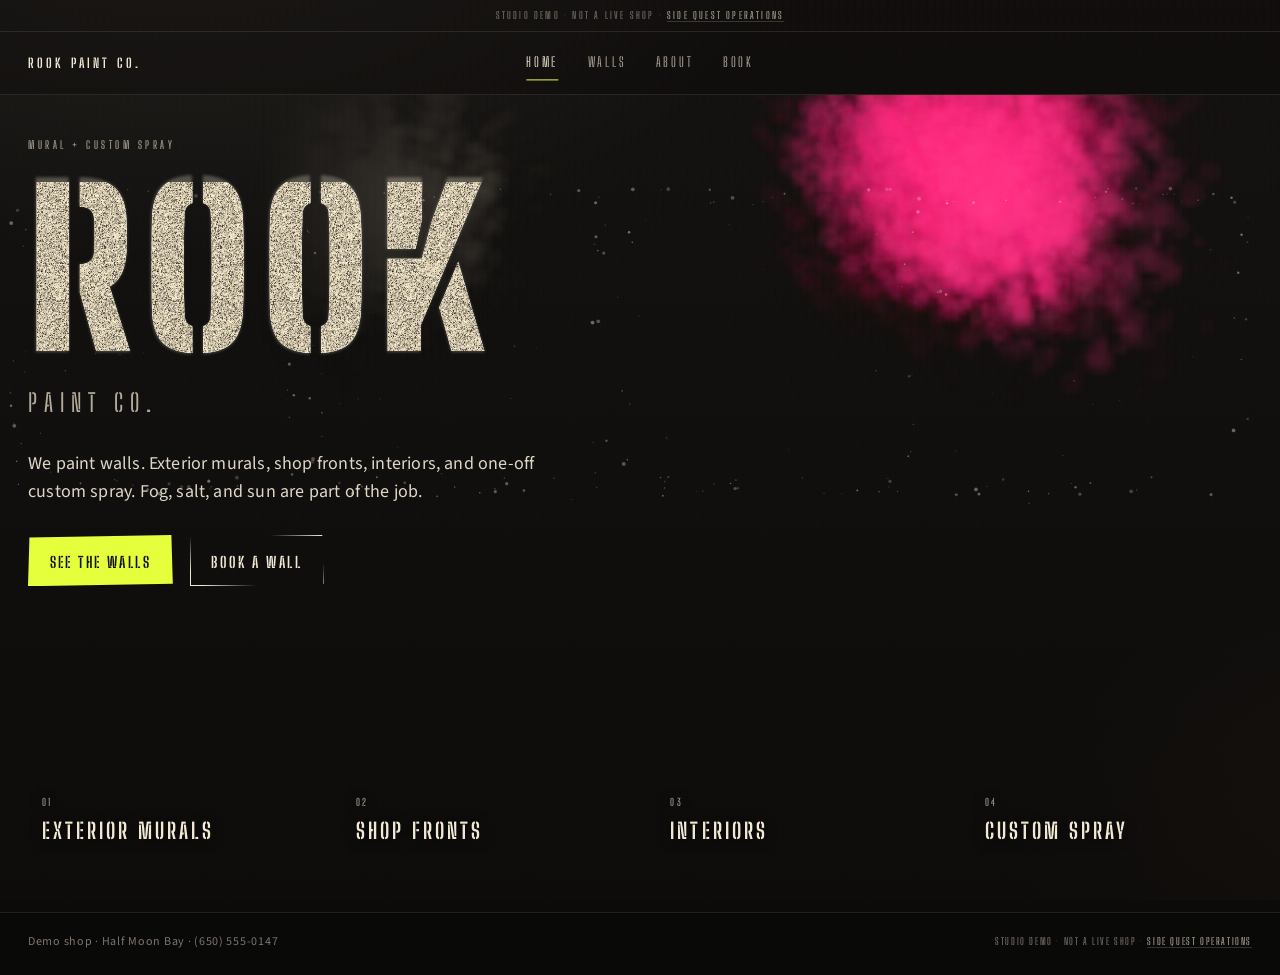
==== commit c1361a1b: "HOLD: Raise the studio finish without slowing the hero CTA. Keep spray personality and the faster he" ====
--- a/index.html
+++ b/index.html
@@ -7,7 +7,7 @@
   <meta name="description" content="Fictional Coastside mural and custom spray studio. Exterior walls, shop fronts, interiors. Studio demo in Half Moon Bay.">
   <link rel="canonical" href="https://rook.sidequestoperations.com/">
   <link rel="icon" href="favicon.svg" type="image/svg+xml">
-  <meta name="theme-color" content="#141210">
+  <meta name="theme-color" content="#0c0b0a">
   <meta property="og:site_name" content="Rook Paint Co.">
   <meta property="og:title" content="Rook Paint Co. — murals &amp; custom spray">
   <meta property="og:description" content="Exterior murals, shop fronts, interiors, and one-off custom spray. Studio demo · Half Moon Bay.">
@@ -24,21 +24,23 @@
   <meta name="twitter:image" content="https://rook.sidequestoperations.com/images/og-rook.jpg">
   <link rel="preconnect" href="https://fonts.googleapis.com">
   <link rel="preconnect" href="https://fonts.gstatic.com" crossorigin>
-  <link href="https://fonts.googleapis.com/css2?family=Big+Shoulders+Display:wght@800;900&family=Big+Shoulders+Stencil+Display:wght@500;700;900&family=Source+Sans+3:ital,wght@0,400;0,600;0,700;1,400&display=swap" rel="stylesheet">
+  <link href="https://fonts.googleapis.com/css2?family=Big+Shoulders+Display:wght@700;800;900&family=Big+Shoulders+Stencil+Display:wght@500;700;900&family=Source+Sans+3:ital,wght@0,400;0,500;0,600;0,700;1,400&display=swap" rel="stylesheet">
   <link rel="stylesheet" href="styles.css">
 </head>
 <body>
   <a class="skip" href="#main">Skip to content</a>
-  <p class="house-bar">Studio demo · not a live shop · <a href="https://sidequestoperations.com">Side Quest Operations</a></p>
-  <header class="site-header">
-    <a class="brand" href="index.html">Rook Paint Co.</a>
-    <nav class="nav" aria-label="Primary">
-      <a href="index.html" aria-current="page">Home</a>
-      <a href="work.html">Walls</a>
-      <a href="about.html">About</a>
-      <a href="book.html">Book</a>
-    </nav>
-  </header>
+  <div class="mast">
+    <p class="house-bar">Studio demo · not a live shop · <a href="https://sidequestoperations.com">Side Quest Operations</a></p>
+    <header class="site-header">
+      <a class="brand" href="index.html">Rook Paint Co.</a>
+      <nav class="nav" aria-label="Primary">
+        <a href="index.html" aria-current="page">Home</a>
+        <a href="work.html">Walls</a>
+        <a href="about.html">About</a>
+        <a href="book.html">Book</a>
+      </nav>
+    </header>
+  </div>
   <div class="spray-enter" aria-hidden="true">
     <span class="burst b1"></span>
     <span class="burst b2"></span>
@@ -353,8 +355,8 @@
     </ul>
   </main>
   <footer class="site-footer">
-    <p>Demo shop · Half Moon Bay · (650) 555-0147</p>
-    <p class="demo">Studio demo · <a href="https://sidequestoperations.com">Side Quest Operations</a></p>
+    <p class="colophon">Demo shop · Half Moon Bay · (650) 555-0147</p>
+    <p class="demo">Studio demo · not a live shop · <a href="https://sidequestoperations.com">Side Quest Operations</a></p>
   </footer>
   <script src="site.js"></script>
   <script src="mural.js"></script>
--- a/styles.css
+++ b/styles.css
@@ -1,32 +1,47 @@
 /* Rook Paint Co. — wall, not a template */
 :root {
-  --wall: #141210;
-  --wall-2: #1c1914;
-  --cream: #f3ead8;
-  --dust: #b7aea0;
-  --mute: #8a8174;
+  --ink: #0c0b0a;
+  --wall: #12110f;
+  --wall-2: #171410;
+  --cream: #f1e8d6;
+  --paper: #ece3d0;
+  --dust: #b4aa9c;
+  --mute: #7d766c;
   --mag: #ff3d8a;
   --acid: #e6ff3d;
   --cyn: #6dfff5;
   --rust: #c45c2a;
-  --line: rgba(243, 234, 216, 0.14);
+  --line: rgba(241, 232, 214, 0.1);
+  --line-strong: rgba(241, 232, 214, 0.18);
   --display: "Big Shoulders Display", "Arial Narrow", sans-serif;
   --stencil: "Big Shoulders Stencil Display", "Arial Narrow", sans-serif;
   --body: "Source Sans 3", "Segoe UI", sans-serif;
+  --ease-out: cubic-bezier(0.22, 1, 0.36, 1);
+  --ease-spray: cubic-bezier(0.16, 0.84, 0.28, 1);
 }
 
 *, *::before, *::after { box-sizing: border-box; }
-html { scroll-behavior: smooth; }
+html {
+  scroll-behavior: smooth;
+  -webkit-text-size-adjust: 100%;
+}
 html, body { margin: 0; min-height: 100%; }
 body {
   font-family: var(--body);
   color: var(--cream);
-  background: var(--wall);
-  line-height: 1.5;
+  background: var(--ink);
+  line-height: 1.58;
   overflow-x: hidden;
-}
-
-/* Concrete wall: stain, work-light, grain */
+  -webkit-font-smoothing: antialiased;
+  text-rendering: optimizeLegibility;
+  font-optical-sizing: auto;
+}
+::selection {
+  background: var(--acid);
+  color: #111;
+}
+
+/* Concrete wall: stain, work-light, grain — quieter, inkier */
 body::before {
   content: "";
   position: fixed;
@@ -34,11 +49,10 @@
   pointer-events: none;
   z-index: 0;
   background:
-    radial-gradient(1200px 700px at 12% -10%, rgba(243, 234, 216, 0.09), transparent 55%),
-    radial-gradient(900px 600px at 110% 80%, rgba(255, 61, 138, 0.07), transparent 50%),
-    radial-gradient(700px 500px at -10% 110%, rgba(109, 255, 245, 0.05), transparent 45%),
-    repeating-linear-gradient(90deg, transparent 0 5px, rgba(0,0,0,.12) 5px 6px),
-    linear-gradient(180deg, #191714, #100e0c);
+    radial-gradient(1100px 640px at 14% -12%, rgba(241, 232, 214, 0.07), transparent 58%),
+    radial-gradient(720px 480px at 108% 92%, rgba(196, 92, 42, 0.045), transparent 52%),
+    repeating-linear-gradient(90deg, transparent 0 7px, rgba(0,0,0,.11) 7px 8px),
+    linear-gradient(180deg, #141210, var(--ink));
 }
 body::after {
   content: "";
@@ -46,7 +60,7 @@
   inset: 0;
   pointer-events: none;
   z-index: 1;
-  opacity: 0.09;
+  opacity: 0.07;
   mix-blend-mode: overlay;
   background-image: url("data:image/svg+xml;utf8,<svg xmlns='http://www.w3.org/2000/svg' width='160' height='160'><filter id='n'><feTurbulence type='fractalNoise' baseFrequency='.85' numOctaves='4' stitchTiles='stitch'/></filter><rect width='100%' height='100%' filter='url(%23n)'/></svg>");
 }
@@ -66,18 +80,23 @@
   text-decoration: none;
 }
 
-.wrap, .site-header, main, .site-footer, .spray-enter, .house-bar {
+.wrap, .mast, .site-header, main, .site-footer, .spray-enter, .house-bar {
   position: relative;
   z-index: 2;
 }
 
-/* Quiet house-demo strip — visible, does not fight the stencil nav */
+/* Mast: gallery running-head + stencil nav, two hairlines */
+.mast {
+  border-bottom: 1px solid var(--line);
+  background: rgba(8, 7, 6, 0.28);
+}
 .house-bar {
   margin: 0;
-  padding: 0.38rem 1.5rem;
-  font-family: var(--stencil);
-  font-size: 0.68rem;
-  letter-spacing: 0.16em;
+  padding: 0.48rem 1.75rem;
+  font-family: var(--stencil);
+  font-size: 0.625rem;
+  font-weight: 500;
+  letter-spacing: 0.22em;
   text-transform: uppercase;
   color: var(--mute);
   text-align: center;
@@ -86,27 +105,27 @@
 .house-bar a {
   color: var(--dust);
   text-decoration: none;
-  border-bottom: 1px solid rgba(243, 234, 216, 0.22);
+  border-bottom: 1px solid var(--line-strong);
 }
 .house-bar a:hover,
-.house-bar a:focus-visible { color: var(--acid); }
+.house-bar a:focus-visible { color: var(--cream); border-bottom-color: var(--acid); }
 
 /* —— Nav: stencil kick along the wall —— */
 .site-header {
   display: flex;
   align-items: center;
   justify-content: space-between;
-  gap: 1rem;
-  padding: 1.15rem 1.5rem 1rem;
-  border-bottom: 1px solid var(--line);
-  position: relative;
-  min-height: 3.6rem;
+  gap: 1.1rem;
+  padding: 1.2rem 1.75rem 1.1rem;
+  border-bottom: 0;
+  position: relative;
+  min-height: 3.85rem;
 }
 .brand {
   font-family: var(--stencil);
   font-weight: 700;
-  font-size: 1.05rem;
-  letter-spacing: 0.18em;
+  font-size: 0.82rem;
+  letter-spacing: 0.24em;
   text-transform: uppercase;
   color: var(--cream);
   text-decoration: none;
@@ -114,7 +133,7 @@
 .brand:hover { color: var(--acid); }
 .nav {
   display: flex;
-  gap: 1.6rem;
+  gap: 1.85rem;
   flex-wrap: wrap;
   justify-content: center;
   position: absolute;
@@ -124,8 +143,8 @@
 }
 .nav a {
   font-family: var(--stencil);
-  font-size: 1.05rem;
-  letter-spacing: 0.16em;
+  font-size: 0.84rem;
+  letter-spacing: 0.2em;
   text-transform: uppercase;
   color: var(--dust);
   text-decoration: none;
@@ -138,22 +157,20 @@
   position: absolute;
   left: 0;
   right: 0;
-  bottom: -5px;
-  height: 3px;
-  background: var(--mag);
-  border-radius: 2px;
-  box-shadow: 0 0 10px var(--mag);
+  bottom: -7px;
+  height: 1px;
+  background: var(--acid);
 }
 .nav a:hover { color: var(--cream); }
 
 /* —— Stencil-painted display type —— */
 .stage {
-  padding: 2.2rem 1.5rem 1.25rem;
-  min-height: calc(100vh - 4.5rem);
+  padding: 2.6rem 1.75rem 1.4rem;
+  min-height: calc(100vh - 5.2rem);
   display: grid;
   grid-template-columns: 1fr;
   grid-template-rows: 1fr auto;
-  gap: 1.25rem;
+  gap: 1.6rem;
   align-items: stretch;
   isolation: isolate;
 }
@@ -170,24 +187,26 @@
   -webkit-mask-image: linear-gradient(90deg, transparent 0%, transparent 20%, rgba(0,0,0,.28) 34%, #000 48%);
   mask-image: linear-gradient(90deg, transparent 0%, transparent 20%, rgba(0,0,0,.28) 34%, #000 48%);
 }
-.eyebrow {
-  font-family: var(--stencil);
-  letter-spacing: 0.28em;
-  text-transform: uppercase;
-  font-size: 0.78rem;
-  color: var(--cyn);
-  margin: 0 0 0.4rem;
+.eyebrow,
+.page-kicker {
+  font-family: var(--stencil);
+  font-weight: 500;
+  letter-spacing: 0.32em;
+  text-transform: uppercase;
+  font-size: 0.6875rem;
+  color: var(--dust);
+  margin: 0 0 0.7rem;
 }
 .drip-type {
   margin: 0;
-  line-height: 0.82;
+  line-height: 0.8;
   font-family: var(--stencil);
   font-weight: 900;
   font-size: clamp(5.4rem, 22vw, 13.5rem);
-  letter-spacing: 0.012em;
+  letter-spacing: 0.008em;
   color: var(--cream);
   position: relative;
-  padding: 0.08em 0.1em 0.16em 0;
+  padding: 0.08em 0.1em 0.12em 0;
   overflow: visible;
 }
 .word {
@@ -210,10 +229,10 @@
   -webkit-text-fill-color: var(--cream);
   pointer-events: none;
   opacity: 0;
-  filter: blur(1.6px);
-  transform: scale(1.018);
-  animation: mist-in 0.45s ease-out forwards;
-  --mist-op: 0.42;
+  filter: blur(1.4px);
+  transform: scale(1.012);
+  animation: mist-in 0.7s var(--ease-out) forwards;
+  --mist-op: 0.28;
 }
 .ch:nth-child(1) .mist { animation-delay: 0.02s; }
 .ch:nth-child(2) .mist { animation-delay: 0.06s; }
@@ -238,7 +257,7 @@
   -webkit-text-fill-color: transparent;
   /* Readable immediately: start ~78% painted, finish within ~500ms */
   clip-path: inset(-8% -10% -12% -10%);
-  animation: paint-down 0.42s cubic-bezier(0.2, 0.75, 0.2, 1) both;
+  animation: paint-down 0.42s var(--ease-spray) both;
 }
 .ch:nth-child(1) .letter { animation-delay: 0s; }
 .ch:nth-child(2) .letter { animation-delay: 0.05s; }
@@ -261,41 +280,44 @@
   pointer-events: none;
   z-index: 2;
   opacity: 0;
-  animation: speck-in 0.7s ease-out 0.12s forwards;
+  animation: speck-in 1.05s var(--ease-out) 0.16s forwards;
 }
 @keyframes speck-in {
-  to { opacity: 1; }
+  to { opacity: 0.88; }
 }
 
 .co {
   font-family: var(--stencil);
-  font-size: clamp(1.4rem, 4vw, 2.4rem);
-  letter-spacing: 0.42em;
+  font-weight: 500;
+  font-size: clamp(1.05rem, 2.6vw, 1.55rem);
+  letter-spacing: 0.28em;
   text-transform: uppercase;
   color: var(--dust);
-  margin: 0.35rem 0 1.4rem;
+  margin: 0.15rem 0 1.7rem;
 }
 
 .lede {
   max-width: 34rem;
-  font-size: 1.2rem;
-  color: var(--cream);
-  margin: 0 0 1.5rem;
+  font-size: 1.125rem;
+  line-height: 1.55;
+  letter-spacing: 0.01em;
+  color: rgba(241, 232, 214, 0.92);
+  margin: 0 0 1.85rem;
 }
 .lede strong { font-weight: 700; color: var(--acid); }
 
 .actions {
   display: flex;
   flex-wrap: wrap;
-  gap: 0.8rem 1rem;
+  gap: 0.85rem 1.05rem;
 }
 /* Primary CTA is readable at t=0; a short wet-spray settle, not a hide */
 .stage-main .actions .btn {
-  animation: cta-settle 0.4s ease-out both;
+  animation: cta-settle 0.45s var(--ease-out) both;
 }
 .stage-main .actions .btn.ghost { animation-delay: 0.06s; }
 @keyframes cta-settle {
-  from { filter: contrast(1.12) brightness(1.06); transform: translateY(2px); }
+  from { filter: contrast(1.06) brightness(1.03); transform: translateY(1px); }
   to { filter: none; transform: none; }
 }
 
@@ -305,58 +327,53 @@
   isolation: isolate;
   display: inline-block;
   font-family: var(--stencil);
-  font-size: 1.05rem;
-  letter-spacing: 0.14em;
+  font-size: 0.95rem;
+  font-weight: 700;
+  letter-spacing: 0.16em;
   text-transform: uppercase;
   text-decoration: none;
   color: #111;
   background: var(--acid);
-  padding: 0.85rem 1.25rem 0.7rem;
+  padding: 0.92rem 1.35rem 0.78rem;
   border: 0;
   cursor: pointer;
-  clip-path: polygon(2% 8%, 98% 0, 100% 92%, 0 100%);
+  clip-path: polygon(1% 5%, 99% 0, 100% 95%, 0 100%);
+  transition: filter 0.35s var(--ease-out);
 }
 .btn.ghost {
   background: transparent;
   color: var(--cream);
-  box-shadow: inset 0 0 0 2px var(--cream);
+  box-shadow: inset 0 0 0 1px var(--cream);
 }
 .btn::before {
   content: "";
   position: absolute;
-  inset: -28%;
+  inset: -24%;
   z-index: -1;
-  background: radial-gradient(circle, var(--mag) 0%, transparent 68%);
+  background: radial-gradient(circle, rgba(230, 255, 61, 0.55) 0%, transparent 70%);
   opacity: 0;
-  filter: blur(14px);
-  transition: opacity 0.18s ease;
+  filter: blur(16px);
+  transition: opacity 0.4s var(--ease-out);
 }
 .btn:hover::before,
-.btn:focus-visible::before { opacity: 0.7; }
+.btn:focus-visible::before { opacity: 0.32; }
 .btn:hover,
 .btn:focus-visible {
-  animation: can-shake 0.28s ease;
-}
-.btn.ghost:hover { background: rgba(243, 234, 216, 0.08); }
-
-@keyframes can-shake {
-  0%, 100% { transform: translate(0, 0) rotate(0); }
-  25% { transform: translate(-2px, 1px) rotate(-0.5deg); }
-  50% { transform: translate(2px, -1px) rotate(0.6deg); }
-  75% { transform: translate(-1px, 1px) rotate(-0.2deg); }
-}
+  filter: brightness(1.04);
+}
+.btn.ghost:hover { background: rgba(241, 232, 214, 0.05); }
 
 /* Full-width service row — spread, not a stacked box */
 .rack {
   list-style: none;
   margin: 0;
-  padding: 0.4rem 0 1.6rem;
+  padding: 0.55rem 0 1.75rem;
   border-left: 0;
   position: relative;
   z-index: 1;
   display: grid;
   grid-template-columns: repeat(4, minmax(0, 1fr));
-  gap: 1.25rem 2rem;
+  gap: 1.15rem 2.1rem;
   width: 100%;
   align-self: end;
 }
@@ -364,18 +381,19 @@
 .rack a {
   display: block;
   font-family: var(--stencil);
-  letter-spacing: 0.12em;
-  text-transform: uppercase;
-  font-size: clamp(1.05rem, 1.8vw, 1.55rem);
+  letter-spacing: 0.14em;
+  text-transform: uppercase;
+  font-size: clamp(1rem, 1.7vw, 1.42rem);
   font-weight: 700;
   color: var(--cream);
   text-decoration: none;
-  padding: 0.85rem 0.9rem 0.75rem;
+  padding: 0.9rem 0.85rem 0.78rem;
   background: none;
   border: 0;
   box-shadow: none;
-  text-shadow: 0 1px 10px rgba(20, 18, 16, 0.85);
-  animation: rack-spray 0.42s cubic-bezier(0.2, 0.75, 0.2, 1) both;
+  text-shadow: 0 1px 12px rgba(12, 11, 10, 0.8);
+  animation: rack-spray 0.42s var(--ease-spray) both;
+  transition: color 0.2s var(--ease-out), background-color 0.2s var(--ease-out);
 }
 .rack li:nth-child(1) a { animation-delay: 0.04s; }
 .rack li:nth-child(2) a { animation-delay: 0.1s; }
@@ -390,15 +408,15 @@
 .rack b {
   display: block;
   font-weight: 500;
-  font-size: 0.72rem;
-  color: var(--mag);
-  letter-spacing: 0.22em;
-  margin-bottom: 0.2rem;
+  font-size: 0.64rem;
+  color: var(--dust);
+  letter-spacing: 0.24em;
+  margin-bottom: 0.28rem;
 }
 .rack a:hover b,
 .rack a:focus-visible b { color: #111; }
 @keyframes rack-spray {
-  from { opacity: 0.5; filter: blur(3px); clip-path: inset(0 18% 0 0); }
+  from { opacity: 0.72; filter: blur(1.2px); clip-path: inset(0 10% 0 0); }
   to { opacity: 1; filter: none; clip-path: inset(0 0 0 0); }
 }
 .reduced .rack a { animation: none; }
@@ -414,7 +432,7 @@
 .reduced .look.in-view .chip { opacity: 1; transform: none; }
 
 
-/* Page-enter spray bursts */
+/* Page-enter spray bursts — mist, not a toy flash */
 .spray-enter {
   position: fixed;
   inset: 0;
@@ -423,21 +441,21 @@
 }
 .burst {
   position: absolute;
-  width: min(46vw, 520px);
-  height: min(46vw, 520px);
+  width: min(28vw, 280px);
+  height: min(28vw, 280px);
   border-radius: 50%;
   opacity: 0;
-  filter: blur(18px);
-  animation: spray-in 0.85s ease-out forwards;
+  filter: blur(22px);
+  animation: spray-in 0.72s var(--ease-out) forwards;
   mix-blend-mode: screen;
 }
-.burst.b1 { left: 6%; top: 8%; background: radial-gradient(circle, rgba(255,61,138,.55), transparent 70%); }
-.burst.b2 { right: 4%; top: 28%; background: radial-gradient(circle, rgba(230,255,61,.4), transparent 70%); animation-delay: 0.12s; }
-.burst.b3 { left: 30%; bottom: 6%; background: radial-gradient(circle, rgba(109,255,245,.4), transparent 70%); animation-delay: 0.22s; }
+.burst.b1 { left: 8%; top: 12%; background: radial-gradient(circle, rgba(241,232,214,.22), transparent 72%); }
+.burst.b2 { right: 8%; top: 30%; background: radial-gradient(circle, rgba(230,255,61,.14), transparent 72%); animation-delay: 0.1s; }
+.burst.b3 { left: 34%; bottom: 10%; background: radial-gradient(circle, rgba(255,61,138,.12), transparent 72%); animation-delay: 0.18s; }
 @keyframes spray-in {
-  0% { opacity: 0; transform: scale(0.18); }
-  38% { opacity: 0.85; }
-  100% { opacity: 0; transform: scale(1.35); }
+  0% { opacity: 0; transform: scale(0.42); }
+  40% { opacity: 0.42; }
+  100% { opacity: 0; transform: scale(1.12); }
 }
 
 /* Mouse spray: canvas overlay, dots fade on their own clock */
@@ -452,43 +470,38 @@
 
 /* Inner pages */
 .page {
-  padding: 2rem 1.5rem 3rem;
+  padding: 2.6rem 1.75rem 3.4rem;
   max-width: 1180px;
-}
-.page-kicker {
-  font-family: var(--stencil);
-  letter-spacing: 0.28em;
-  text-transform: uppercase;
-  font-size: 0.78rem;
-  color: var(--cyn);
-  margin: 0 0 0.4rem;
 }
 .page h1,
 .look-hero h1 {
   font-family: var(--display);
   font-weight: 900;
-  font-size: clamp(2.8rem, 8vw, 5.2rem);
-  line-height: 0.9;
-  letter-spacing: -0.03em;
-  margin: 0 0 0.8rem;
+  font-size: clamp(2.7rem, 7.4vw, 5rem);
+  line-height: 0.92;
+  letter-spacing: -0.028em;
+  margin: 0 0 1rem;
+  text-wrap: balance;
 }
 .page .intro,
 .look-hero .intro {
   max-width: 38rem;
-  font-size: 1.15rem;
+  font-size: 1.0625rem;
+  line-height: 1.6;
+  letter-spacing: 0.01em;
   color: var(--dust);
-  margin: 0 0 2rem;
-}
-
-html:has(.lookbook) { scroll-padding-top: 3.6rem; }
+  margin: 0 0 2.4rem;
+}
+
+html:has(.lookbook) { scroll-padding-top: 3.85rem; }
 
 /* —— Walls lookbook: rack of looks, not a brick grid —— */
-.lookbook { padding: 0 0 2.5rem; }
+.lookbook { padding: 0 0 2.75rem; }
 .look-hero {
-  padding: 2rem 1.5rem 1.1rem;
+  padding: 2.5rem 1.75rem 1.35rem;
   max-width: 42rem;
 }
-.look-hero .intro { margin-bottom: 0.4rem; }
+.look-hero .intro { margin-bottom: 0.5rem; }
 
 .look-rack {
   position: sticky;
@@ -499,49 +512,49 @@
   overflow-x: auto;
   -webkit-overflow-scrolling: touch;
   scrollbar-width: thin;
-  scrollbar-color: var(--mag) transparent;
+  scrollbar-color: rgba(241, 232, 214, 0.28) transparent;
   border-block: 1px solid var(--line);
   background:
-    linear-gradient(180deg, rgba(20, 18, 16, 0.94), rgba(16, 14, 12, 0.9));
-  backdrop-filter: blur(8px);
+    linear-gradient(180deg, rgba(12, 11, 10, 0.94), rgba(12, 11, 10, 0.88));
+  backdrop-filter: blur(10px);
 }
 .look-rack a {
   flex: 0 0 auto;
   display: flex;
   align-items: baseline;
-  gap: 0.45rem;
-  padding: 0.85rem 1.15rem 0.75rem;
-  font-family: var(--stencil);
-  letter-spacing: 0.14em;
+  gap: 0.5rem;
+  padding: 0.92rem 1.2rem 0.82rem;
+  font-family: var(--stencil);
+  letter-spacing: 0.16em;
   text-transform: uppercase;
   text-decoration: none;
   color: var(--dust);
-  font-size: 0.92rem;
+  font-size: 0.78rem;
   white-space: nowrap;
   border-right: 1px solid var(--line);
 }
 .look-rack a:hover,
-.look-rack a:focus-visible { color: var(--cream); background: rgba(243, 234, 216, 0.05); }
-.look-rack a:focus-visible { outline: 2px solid var(--acid); outline-offset: -2px; }
+.look-rack a:focus-visible { color: var(--cream); background: rgba(241, 232, 214, 0.04); }
+.look-rack a:focus-visible { outline: 1px solid var(--acid); outline-offset: -1px; }
 .look-rack b {
   font-weight: 700;
-  color: var(--mag);
-  letter-spacing: 0.08em;
-  font-size: 0.78rem;
+  color: var(--mute);
+  letter-spacing: 0.12em;
+  font-size: 0.68rem;
 }
 
 .look {
   display: grid;
   grid-template-columns: minmax(0, 1.45fr) minmax(260px, 26rem);
-  gap: 1.4rem 1.75rem;
+  gap: 1.6rem 2rem;
   align-items: start;
-  padding: 2.75rem 1.5rem 3rem 0;
+  padding: 3rem 1.75rem 3.2rem 0;
   border-bottom: 1px solid var(--line);
-  scroll-margin-top: 3.6rem;
+  scroll-margin-top: 3.85rem;
 }
 .look.flip {
   grid-template-columns: minmax(260px, 26rem) minmax(0, 1.45fr);
-  padding-left: 1.5rem;
+  padding-left: 1.75rem;
   padding-right: 0;
 }
 .look.flip .look-mural { order: 2; }
@@ -550,7 +563,7 @@
 .look-mural {
   position: relative;
   margin: 0;
-  background: #0d0c0a;
+  background: var(--ink);
   overflow: hidden;
   isolation: isolate;
   min-height: 0;
@@ -577,23 +590,22 @@
 .look-mural::before {
   content: "";
   position: absolute;
-  inset: -18%;
-  z-index: 1;
-  pointer-events: none;
-  background: radial-gradient(circle at 38% 24%, rgba(255, 61, 138, 0.3), transparent 55%);
-  opacity: 0;
-  transition: opacity 0.2s ease;
-  mix-blend-mode: screen;
-}
-.look-mural:hover::before,
-.look-mural:focus-within::before { opacity: 1; }
-.look-mural::after {
-  content: "";
-  position: absolute;
   inset: 0;
   z-index: 1;
   pointer-events: none;
-  opacity: 0.14;
+  background: linear-gradient(180deg, transparent 62%, rgba(12, 11, 10, 0.18) 100%);
+  opacity: 0.7;
+  transition: opacity 0.4s var(--ease-out);
+}
+.look-mural:hover::before,
+.look-mural:focus-within::before { opacity: 0.35; }
+.look-mural::after {
+  content: "";
+  position: absolute;
+  inset: 0;
+  z-index: 1;
+  pointer-events: none;
+  opacity: 0.1;
   mix-blend-mode: overlay;
   background-image: url("data:image/svg+xml;utf8,<svg xmlns='http://www.w3.org/2000/svg' width='140' height='140'><filter id='n'><feTurbulence type='fractalNoise' baseFrequency='.9' numOctaves='3' stitchTiles='stitch'/></filter><rect width='100%' height='100%' filter='url(%23n)'/></svg>");
 }
@@ -602,92 +614,92 @@
   clip-path: inset(0 0 100% 0);
 }
 .look.in-view .look-mural {
-  animation: mural-paint 1.15s cubic-bezier(0.2, 0.75, 0.2, 1) both;
+  animation: mural-paint 1.05s var(--ease-spray) both;
 }
 @keyframes mural-paint {
-  from { clip-path: inset(-2% -2% 102% -2%); }
-  to { clip-path: inset(-2% -2% -2% -2%); }
+  from { clip-path: inset(-1% -1% 102% -1%); }
+  to { clip-path: inset(-1% -1% -1% -1%); }
 }
 
 /* Paper treatment taped to the wall */
 .look-sheet {
   position: relative;
-  color: #1c1914;
-  background: #e8dfcc;
-  padding: 1.55rem 1.35rem 1.4rem;
-  margin: 1.4rem 1.25rem 0;
-  transform: rotate(-0.55deg);
-  clip-path: polygon(0.8% 0, 100% 1.1%, 98.8% 100%, 0 98.6%);
+  color: #161410;
+  background: var(--paper);
+  padding: 1.7rem 1.5rem 1.55rem;
+  margin: 1.5rem 1.35rem 0;
+  transform: rotate(-0.32deg);
+  clip-path: polygon(0.35% 0, 100% 0.4%, 99.5% 100%, 0 99.5%);
   box-shadow:
-    10px 12px 0 rgba(0, 0, 0, 0.28),
-    0 0 0 1px rgba(20, 18, 16, 0.12);
-}
-.look.flip .look-sheet { transform: rotate(0.5deg); }
+    0 22px 44px rgba(0, 0, 0, 0.32),
+    0 0 0 1px rgba(20, 18, 16, 0.08);
+}
+.look.flip .look-sheet { transform: rotate(0.28deg); }
 .look-sheet::before {
   content: "";
   position: absolute;
   inset: 0;
   pointer-events: none;
-  opacity: 0.22;
+  opacity: 0.16;
   mix-blend-mode: multiply;
   background-image: url("data:image/svg+xml;utf8,<svg xmlns='http://www.w3.org/2000/svg' width='120' height='120'><filter id='n'><feTurbulence type='fractalNoise' baseFrequency='.8' numOctaves='4' stitchTiles='stitch'/></filter><rect width='100%' height='100%' filter='url(%23n)'/></svg>");
 }
 .look-sheet .tape {
   position: absolute;
-  top: -11px;
-  height: 22px;
-  background: rgba(243, 234, 216, 0.55);
+  top: -9px;
+  height: 18px;
+  background: rgba(241, 232, 214, 0.62);
   box-shadow:
-    inset 0 0 0 1px rgba(20, 18, 16, 0.12),
-    0 1px 0 rgba(255, 255, 255, 0.2);
+    inset 0 0 0 1px rgba(20, 18, 16, 0.08),
+    0 1px 0 rgba(255, 255, 255, 0.16);
   z-index: 2;
 }
 .look-sheet .tape.t1 {
   left: 14%;
-  width: 78px;
-  transform: rotate(-9deg);
+  width: 72px;
+  transform: rotate(-6deg);
 }
 .look-sheet .tape.t2 {
   right: 12%;
   left: auto;
-  width: 56px;
-  transform: rotate(7deg);
-  background: rgba(230, 255, 61, 0.28);
+  width: 50px;
+  transform: rotate(5deg);
+  background: rgba(230, 255, 61, 0.16);
 }
 
 .look-kicker {
   font-family: var(--stencil);
-  letter-spacing: 0.22em;
-  text-transform: uppercase;
-  font-size: 0.68rem;
-  color: #c45c2a;
-  margin: 0 0 0.35rem;
+  letter-spacing: 0.24em;
+  text-transform: uppercase;
+  font-size: 0.625rem;
+  color: var(--rust);
+  margin: 0 0 0.45rem;
   position: relative;
 }
 .look-no {
   font-family: var(--stencil);
   font-weight: 900;
-  font-size: clamp(2.4rem, 6vw, 3.4rem);
-  line-height: 0.85;
-  letter-spacing: 0.04em;
+  font-size: clamp(2.3rem, 5.6vw, 3.2rem);
+  line-height: 0.86;
+  letter-spacing: 0.03em;
   text-transform: uppercase;
   color: #141210;
-  margin: 0 0 0.15rem;
+  margin: 0 0 0.2rem;
   position: relative;
 }
 .look-no span {
   display: block;
-  font-size: 0.72rem;
-  letter-spacing: 0.28em;
+  font-size: 0.64rem;
+  letter-spacing: 0.3em;
   font-weight: 700;
-  color: #ff3d8a;
-  margin-bottom: 0.15rem;
+  color: var(--rust);
+  margin-bottom: 0.18rem;
 }
 .look.await-paint:not(.in-view) .look-no {
   clip-path: inset(0 100% 0 -6%);
 }
 .look.in-view .look-no {
-  animation: stencil-reveal 0.55s 0.18s cubic-bezier(0.2, 0.75, 0.2, 1) both;
+  animation: stencil-reveal 0.62s 0.12s var(--ease-spray) both;
 }
 @keyframes stencil-reveal {
   from { clip-path: inset(0 100% 0 -8%); }
@@ -697,158 +709,157 @@
 .look-sheet h2 {
   font-family: var(--stencil);
   font-weight: 700;
-  font-size: clamp(1.6rem, 3vw, 2.05rem);
-  letter-spacing: 0.08em;
-  text-transform: uppercase;
-  margin: 0 0 0.55rem;
+  font-size: clamp(1.5rem, 2.8vw, 1.95rem);
+  letter-spacing: 0.07em;
+  text-transform: uppercase;
+  margin: 0 0 0.65rem;
   color: #141210;
 }
 .look-line {
-  margin: 0 0 1.15rem;
+  margin: 0 0 1.25rem;
   font-size: 1.02rem;
-  line-height: 1.4;
-  color: #2a2620;
+  line-height: 1.5;
+  color: #2c2822;
 }
 
 .look-meta { margin: 0; }
 .look-meta > div {
-  padding: 0.65rem 0 0.55rem;
-  border-top: 1px dashed rgba(20, 18, 16, 0.22);
+  padding: 0.72rem 0 0.58rem;
+  border-top: 1px solid rgba(20, 18, 16, 0.12);
 }
 .look-meta h3 {
   font-family: var(--stencil);
-  font-size: 0.72rem;
-  letter-spacing: 0.2em;
-  text-transform: uppercase;
-  margin: 0 0 0.35rem;
-  color: #8a4a24;
+  font-size: 0.64rem;
+  letter-spacing: 0.22em;
+  text-transform: uppercase;
+  margin: 0 0 0.38rem;
+  color: #7a4a28;
 }
 .look-meta p {
   margin: 0;
   font-size: 0.98rem;
-  color: #1c1914;
+  line-height: 1.45;
+  color: #161410;
 }
 
 .chips {
   list-style: none;
   display: flex;
   flex-wrap: wrap;
-  gap: 0.4rem 0.55rem;
+  gap: 0.42rem 0.65rem;
   margin: 0;
   padding: 0;
 }
 .chip {
   display: flex;
   align-items: center;
-  gap: 0.35rem;
-  font-family: var(--stencil);
-  font-size: 0.72rem;
-  letter-spacing: 0.12em;
-  text-transform: uppercase;
-  color: #1c1914;
+  gap: 0.38rem;
+  font-family: var(--stencil);
+  font-size: 0.68rem;
+  letter-spacing: 0.14em;
+  text-transform: uppercase;
+  color: #161410;
 }
 .chip i {
   display: block;
-  width: 1.15rem;
-  height: 1.15rem;
+  width: 0.95rem;
+  height: 0.95rem;
   flex: none;
   font-style: normal;
-  box-shadow: inset 0 0 0 1px rgba(20, 18, 16, 0.25);
-  transform: rotate(-4deg);
+  box-shadow: inset 0 0 0 1px rgba(20, 18, 16, 0.22);
+  transform: none;
 }
 .chip i[data-can="fog"] { background: #8e98a2; }
 .chip i[data-can="magenta"] { background: var(--mag); }
 .chip i[data-can="acid"] { background: var(--acid); }
 .chip i[data-can="cyan"] { background: var(--cyn); }
 .chip i[data-can="rust"] { background: var(--rust); }
-.chip i[data-can="cream"] { background: var(--cream); box-shadow: inset 0 0 0 1px rgba(20, 18, 16, 0.35); }
+.chip i[data-can="cream"] { background: var(--cream); box-shadow: inset 0 0 0 1px rgba(20, 18, 16, 0.32); }
 .chip i[data-can="night"] { background: #141210; }
 
-.look.await-paint:not(.in-view) .chip { opacity: 0; transform: translateY(8px) rotate(-14deg); }
+.look.await-paint:not(.in-view) .chip { opacity: 0; transform: translateY(5px); }
 .look.in-view .chip {
-  animation: chip-stick 0.42s cubic-bezier(0.2, 0.85, 0.2, 1.1) both;
-}
-.look.in-view .chip:nth-child(1) { animation-delay: 0.38s; }
-.look.in-view .chip:nth-child(2) { animation-delay: 0.48s; }
-.look.in-view .chip:nth-child(3) { animation-delay: 0.58s; }
-.look.in-view .chip:nth-child(4) { animation-delay: 0.68s; }
-.look.in-view .chip:nth-child(5) { animation-delay: 0.78s; }
-.look.in-view .chip:nth-child(6) { animation-delay: 0.88s; }
+  animation: chip-stick 0.48s var(--ease-out) both;
+}
+.look.in-view .chip:nth-child(1) { animation-delay: 0.28s; }
+.look.in-view .chip:nth-child(2) { animation-delay: 0.36s; }
+.look.in-view .chip:nth-child(3) { animation-delay: 0.44s; }
+.look.in-view .chip:nth-child(4) { animation-delay: 0.52s; }
+.look.in-view .chip:nth-child(5) { animation-delay: 0.6s; }
+.look.in-view .chip:nth-child(6) { animation-delay: 0.68s; }
 @keyframes chip-stick {
-  0% { opacity: 0; transform: translateY(10px) rotate(-16deg); }
-  72% { opacity: 1; transform: translateY(-2px) rotate(4deg); }
-  100% { opacity: 1; transform: translateY(0) rotate(-3deg); }
+  0% { opacity: 0; transform: translateY(5px); }
+  100% { opacity: 1; transform: none; }
 }
 
 .look-cta {
-  padding: 3.2rem 1.5rem 1rem;
+  padding: 3.6rem 1.75rem 1.1rem;
   max-width: 38rem;
 }
 .look-cta h2 {
   font-family: var(--display);
   font-weight: 900;
-  font-size: clamp(2.2rem, 6vw, 3.6rem);
-  line-height: 0.9;
-  letter-spacing: -0.03em;
-  margin: 0 0 0.7rem;
+  font-size: clamp(2.15rem, 5.6vw, 3.4rem);
+  line-height: 0.92;
+  letter-spacing: -0.028em;
+  margin: 0 0 0.8rem;
 }
 .look-cta p {
-  margin: 0 0 1.25rem;
-  font-size: 1.12rem;
+  margin: 0 0 1.4rem;
+  font-size: 1.0625rem;
+  line-height: 1.55;
   color: var(--dust);
 }
 
 @media (min-width: 861px) {
-  .look-sheet { position: sticky; top: 4.4rem; }
+  .look-sheet { position: sticky; top: 4.6rem; }
 }
 
 /* About */
 .about-grid {
   display: grid;
-  grid-template-columns: minmax(0, 38rem) minmax(140px, 200px);
-  gap: 2.5rem;
+  grid-template-columns: minmax(0, 38rem) minmax(140px, 188px);
+  gap: 3rem;
   align-items: start;
 }
 .prose h2 {
   font-family: var(--stencil);
-  font-size: 1.15rem;
-  letter-spacing: 0.16em;
-  text-transform: uppercase;
-  margin: 2rem 0 0.5rem;
-  color: var(--acid);
-}
-.prose p { margin: 0 0 1rem; color: var(--cream); font-size: 1.08rem; }
+  font-size: 0.92rem;
+  letter-spacing: 0.2em;
+  text-transform: uppercase;
+  margin: 2.15rem 0 0.55rem;
+  color: var(--cream);
+}
+.prose p { margin: 0 0 1.05rem; color: rgba(241, 232, 214, 0.92); font-size: 1.0625rem; line-height: 1.62; }
 .prose p.pull {
   font-family: var(--display);
   font-weight: 800;
-  font-size: 2rem;
-  line-height: 1.05;
-  letter-spacing: -0.02em;
+  font-size: 1.85rem;
+  line-height: 1.08;
+  letter-spacing: -0.022em;
   color: var(--cream);
-  border-left: 6px solid var(--mag);
-  padding-left: 1rem;
-  margin: 1.4rem 0;
+  border-left: 1px solid var(--acid);
+  padding-left: 1.1rem;
+  margin: 1.7rem 0;
 }
 
 .swatch {
   position: sticky;
-  top: 1rem;
+  top: 1.15rem;
   overflow: hidden;
   height: min(70vh, 640px);
   background:
     linear-gradient(180deg,
       #6dfff5 0 12%,
-      #141210 12% 13%,
+      #0c0b0a 12% 13%,
       #ff3d8a 13% 28%,
-      #141210 28% 29%,
+      #0c0b0a 28% 29%,
       #e6ff3d 29% 38%,
       #c45c2a 38% 52%,
       #3a3732 52% 70%,
-      #f3ead8 70% 78%,
-      #141210 78% 100%);
-  box-shadow:
-    8px 0 0 rgba(255,61,138,.35),
-    inset -12px 0 24px rgba(0,0,0,.35);
+      #f1e8d6 70% 78%,
+      #0c0b0a 78% 100%);
+  box-shadow: inset 0 0 0 1px var(--line);
 }
 .swatch-drips {
   position: absolute;
@@ -862,85 +873,95 @@
 .book-grid {
   display: grid;
   grid-template-columns: 1fr 1fr;
-  gap: 2.5rem;
+  gap: 3rem;
   align-items: start;
 }
 .steps { list-style: none; margin: 0; padding: 0; }
 .steps li {
   display: grid;
-  grid-template-columns: 3rem 1fr;
-  gap: 0.8rem;
-  padding: 1rem 0;
+  grid-template-columns: 2.6rem 1fr;
+  gap: 0.95rem;
+  padding: 1.15rem 0;
   border-top: 1px solid var(--line);
 }
 .steps .n {
   font-family: var(--display);
   font-weight: 900;
-  font-size: 2rem;
+  font-size: 1.7rem;
   line-height: 1;
-  color: var(--mag);
+  color: var(--acid);
 }
 .steps h2 {
   font-family: var(--stencil);
-  font-size: 1.05rem;
-  letter-spacing: 0.14em;
-  text-transform: uppercase;
-  margin: 0 0 0.25rem;
-}
-.steps p { margin: 0; color: var(--dust); }
+  font-size: 0.92rem;
+  letter-spacing: 0.16em;
+  text-transform: uppercase;
+  margin: 0 0 0.3rem;
+}
+.steps p { margin: 0; color: var(--dust); line-height: 1.55; }
 
 .panel {
-  background: rgba(20, 18, 16, 0.6);
-  border: 1px solid var(--line);
-  padding: 1.25rem 1.25rem 1.4rem;
-  box-shadow: 12px 12px 0 rgba(255, 61, 138, 0.18);
+  background: var(--paper);
+  color: #161410;
+  border: 0;
+  padding: 1.55rem 1.5rem 1.65rem;
+  box-shadow:
+    0 22px 48px rgba(0, 0, 0, 0.34),
+    0 0 0 1px rgba(20, 18, 16, 0.08);
+  clip-path: polygon(0.4% 0, 100% 0.5%, 99.5% 100%, 0 99.5%);
 }
 .panel h2 {
   font-family: var(--stencil);
-  letter-spacing: 0.16em;
-  text-transform: uppercase;
-  font-size: 1rem;
-  margin: 0 0 1rem;
+  letter-spacing: 0.18em;
+  text-transform: uppercase;
+  font-size: 0.92rem;
+  margin: 0 0 1.05rem;
+  color: #141210;
 }
 label {
   display: block;
   font-family: var(--stencil);
-  letter-spacing: 0.12em;
-  text-transform: uppercase;
-  font-size: 0.75rem;
-  color: var(--dust);
-  margin: 0.7rem 0 0.25rem;
+  letter-spacing: 0.14em;
+  text-transform: uppercase;
+  font-size: 0.68rem;
+  color: #6e675c;
+  margin: 0.78rem 0 0.28rem;
 }
 input, textarea, select {
   width: 100%;
   font: inherit;
-  color: var(--cream);
-  background: #0e0d0b;
-  border: 1px solid var(--line);
-  padding: 0.65rem 0.7rem;
+  color: #161410;
+  background: #f7f1e4;
+  border: 1px solid rgba(20, 18, 16, 0.14);
+  padding: 0.68rem 0.72rem;
   border-radius: 0;
 }
+.panel input,
+.panel textarea,
+.panel select { color: #161410; }
 input:focus, textarea:focus, select:focus {
-  outline: 2px solid var(--acid);
+  outline: 1px solid var(--acid);
   outline-offset: 1px;
 }
 textarea { min-height: 7rem; resize: vertical; }
 .form-note {
-  margin: 0.8rem 0 0;
-  font-size: 0.92rem;
-  color: var(--cyn);
+  margin: 0.85rem 0 0;
+  font-size: 0.88rem;
+  color: #6e675c;
   min-height: 1.2em;
 }
 .contact-block {
-  margin-top: 1.5rem;
+  margin-top: 1.7rem;
   font-size: 1.02rem;
+  color: var(--dust);
+  line-height: 1.55;
 }
 .contact-block a { color: var(--acid); }
 .contact-block .phone {
   font-family: var(--display);
   font-weight: 800;
-  font-size: 2rem;
-  letter-spacing: 0.04em;
+  font-size: 1.85rem;
+  letter-spacing: 0.03em;
   color: var(--cream);
   text-decoration: none;
   display: inline-block;
@@ -949,54 +970,67 @@
 
 .site-footer {
   border-top: 1px solid var(--line);
-  padding: 0.85rem 1.5rem 1.2rem;
+  padding: 1.25rem 1.75rem 1.5rem;
   display: flex;
   justify-content: space-between;
-  gap: 1rem;
+  align-items: baseline;
+  gap: 1.25rem;
   color: var(--mute);
-  font-size: 0.8rem;
-  letter-spacing: 0.04em;
+  font-size: 0.75rem;
+  letter-spacing: 0.06em;
+  background: rgba(8, 7, 6, 0.35);
+}
+.site-footer .colophon {
+  margin: 0;
 }
 .site-footer .demo {
-  font-family: var(--stencil);
-  letter-spacing: 0.14em;
-  text-transform: uppercase;
-  font-size: 0.72rem;
+  margin: 0;
+  font-family: var(--stencil);
+  letter-spacing: 0.16em;
+  text-transform: uppercase;
+  font-size: 0.625rem;
+  font-weight: 500;
 }
 .site-footer .demo a {
-  color: inherit;
+  color: var(--dust);
   text-decoration: none;
-  border-bottom: 1px solid rgba(243, 234, 216, 0.2);
+  border-bottom: 1px solid var(--line-strong);
 }
 .site-footer .demo a:hover,
-.site-footer .demo a:focus-visible { color: var(--acid); }
+.site-footer .demo a:focus-visible { color: var(--cream); border-bottom-color: var(--acid); }
 
 @media (max-width: 860px) {
-  .stage { grid-template-columns: 1fr; min-height: calc(100vh - 4.5rem); }
+  .stage { grid-template-columns: 1fr; min-height: calc(100vh - 5.2rem); padding: 2rem 1.25rem 1.2rem; }
   .mural-wall {
     -webkit-mask-image: linear-gradient(180deg, transparent 0%, transparent 26%, rgba(0,0,0,.35) 42%, #000 56%);
     mask-image: linear-gradient(180deg, transparent 0%, transparent 26%, rgba(0,0,0,.35) 42%, #000 56%);
   }
-  .nav { position: static; transform: none; left: auto; top: auto; width: 100%; justify-content: center; padding-top: 0.35rem; }
-  .site-header { flex-wrap: wrap; justify-content: center; }
+  .nav { position: static; transform: none; left: auto; top: auto; width: 100%; justify-content: center; padding-top: 0.35rem; gap: 1.25rem; }
+  .site-header { flex-wrap: wrap; justify-content: center; padding: 1rem 1.25rem 0.95rem; }
   .brand { width: 100%; text-align: center; }
+  .house-bar { padding: 0.45rem 1.25rem; }
   .rack { grid-template-columns: 1fr 1fr; gap: 1rem 1.5rem; padding: 0.5rem 0 1.5rem; }
   .look,
   .look.flip {
     grid-template-columns: 1fr;
-    padding: 2.1rem 1rem 2.4rem;
+    padding: 2.2rem 1.1rem 2.5rem;
   }
   .look.flip .look-mural { order: -1; }
-  .look-sheet { margin: 0.2rem 0.4rem 0; }
+  .look-sheet { margin: 0.25rem 0.35rem 0; }
+  .look-hero { padding: 2.1rem 1.25rem 1.15rem; }
+  .look-cta { padding: 3rem 1.25rem 1rem; }
+  .page { padding: 2.1rem 1.25rem 2.8rem; }
   .look-mural svg { width: 100%; }
-  .about-grid, .book-grid { grid-template-columns: 1fr; }
+  .about-grid, .book-grid { grid-template-columns: 1fr; gap: 2rem; }
   .swatch { height: 120px; position: relative; }
+  .site-footer { padding: 1.1rem 1.25rem 1.35rem; flex-wrap: wrap; }
 }
 
 @media (max-width: 520px) {
   .drip-type { font-size: clamp(4.2rem, 28vw, 7rem); }
   .site-header { flex-direction: column; align-items: flex-start; }
-  .look-rack a { padding: 0.8rem 0.9rem 0.7rem; font-size: 0.82rem; }
+  .look-rack a { padding: 0.8rem 0.9rem 0.7rem; font-size: 0.74rem; }
+  .site-footer { flex-direction: column; align-items: flex-start; gap: 0.55rem; }
 }
 
 @media (prefers-reduced-motion: reduce) {
@@ -1015,7 +1049,7 @@
     opacity: 1;
   }
   .burst, .spray-enter { display: none; }
-  .btn:hover { animation: none; }
+  .btn:hover { animation: none; filter: none; }
   .stage-main .actions .btn { animation: none; }
   #spray-layer { display: none; }
   .look-mural,
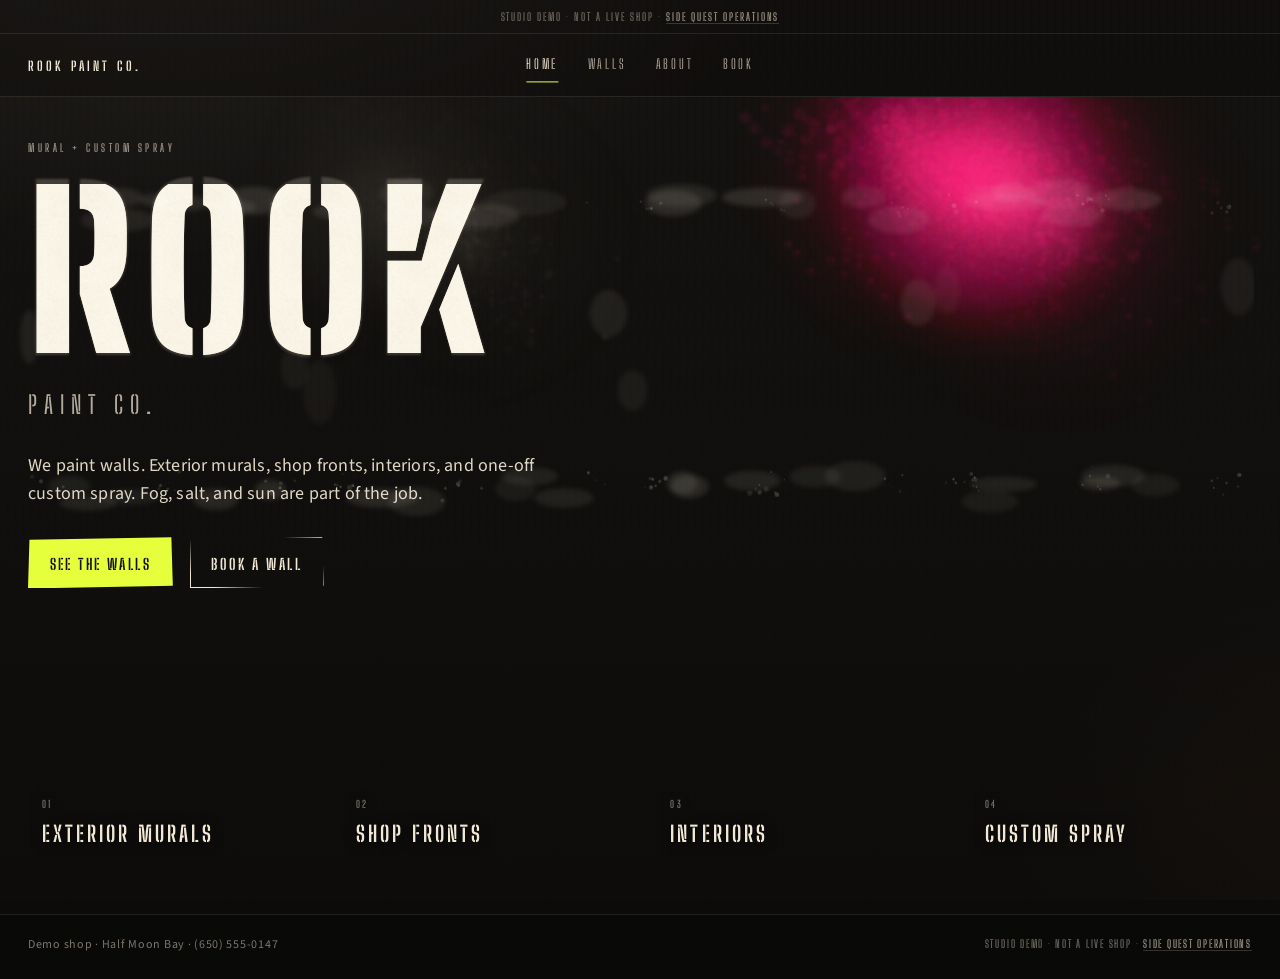
==== commit 6c882cf4: "HOLD: Elevate spray grain, mist, and overspray. Replace cheap hard-circle trails and high-contrast s" ====
--- a/index.html
+++ b/index.html
@@ -70,271 +70,398 @@
             <span class="letter">K</span>
           </span>
           <svg class="overspray" viewBox="0 0 800 220" preserveAspectRatio="none" aria-hidden="true">
-            <g fill="#f3ead8">
-              <circle cx="4.5" cy="149.5" r="0.8" opacity="0.45"/>
-              <circle cx="8.1" cy="185.1" r="0.5" opacity="0.49"/>
-              <circle cx="184.3" cy="193.6" r="0.8" opacity="0.38"/>
-              <circle cx="102.5" cy="14.8" r="0.5" opacity="0.2"/>
-              <circle cx="91.9" cy="203.1" r="0.8" opacity="0.43"/>
-              <circle cx="177.2" cy="22.2" r="1.0" opacity="0.47"/>
-              <circle cx="107.9" cy="17.4" r="0.6" opacity="0.35"/>
-              <circle cx="77.5" cy="203.7" r="1.2" opacity="0.24"/>
-              <circle cx="64.8" cy="18.7" r="0.8" opacity="0.44"/>
-              <circle cx="131.7" cy="202.8" r="0.5" opacity="0.18"/>
-              <circle cx="132.5" cy="201.3" r="0.5" opacity="0.23"/>
-              <circle cx="139.6" cy="11.0" r="1.2" opacity="0.37"/>
-              <circle cx="6.0" cy="120.8" r="0.4" opacity="0.36"/>
-              <circle cx="131.0" cy="197.8" r="1.0" opacity="0.49"/>
-              <circle cx="149.4" cy="200.9" r="0.5" opacity="0.44"/>
-              <circle cx="99.5" cy="205.7" r="1.2" opacity="0.42"/>
-              <circle cx="181.3" cy="139.5" r="0.4" opacity="0.39"/>
-              <circle cx="17.2" cy="203.1" r="0.4" opacity="0.3"/>
-              <circle cx="79.0" cy="11.4" r="0.5" opacity="0.21"/>
-              <circle cx="113.6" cy="201.5" r="1.2" opacity="0.18"/>
-              <circle cx="8.6" cy="24.5" r="1.0" opacity="0.23"/>
-              <circle cx="36.2" cy="204.0" r="0.5" opacity="0.28"/>
-              <circle cx="72.1" cy="197.5" r="0.5" opacity="0.21"/>
-              <circle cx="4.6" cy="32.7" r="1.2" opacity="0.45"/>
-              <circle cx="48.9" cy="199.2" r="0.6" opacity="0.46"/>
-              <circle cx="4.1" cy="141.2" r="0.6" opacity="0.21"/>
-              <circle cx="149.0" cy="195.6" r="1.2" opacity="0.24"/>
-              <circle cx="6.6" cy="162.4" r="1.2" opacity="0.4"/>
-              <circle cx="182.5" cy="122.9" r="1.0" opacity="0.4"/>
-              <circle cx="13.9" cy="36.9" r="0.4" opacity="0.48"/>
-              <circle cx="92.3" cy="12.3" r="0.4" opacity="0.41"/>
-              <circle cx="13.0" cy="128.1" r="0.4" opacity="0.27"/>
-              <circle cx="12.4" cy="47.5" r="0.4" opacity="0.28"/>
-              <circle cx="45.5" cy="203.4" r="0.8" opacity="0.21"/>
-              <circle cx="70.8" cy="196.8" r="0.4" opacity="0.35"/>
-              <circle cx="142.2" cy="12.9" r="1.0" opacity="0.41"/>
-              <circle cx="9.2" cy="199.8" r="0.4" opacity="0.49"/>
-              <circle cx="105.6" cy="199.5" r="1.0" opacity="0.24"/>
-              <circle cx="6.4" cy="160.7" r="0.5" opacity="0.18"/>
-              <circle cx="122.8" cy="15.2" r="1.2" opacity="0.23"/>
-              <circle cx="179.3" cy="30.2" r="0.8" opacity="0.35"/>
-              <circle cx="182.5" cy="156.9" r="0.4" opacity="0.4"/>
-              <circle cx="185.4" cy="142.9" r="0.8" opacity="0.44"/>
-              <circle cx="82.4" cy="200.4" r="0.4" opacity="0.28"/>
-              <circle cx="11.0" cy="173.7" r="0.4" opacity="0.43"/>
-              <circle cx="65.8" cy="14.2" r="1.2" opacity="0.32"/>
-              <circle cx="118.2" cy="201.5" r="1.2" opacity="0.27"/>
-              <circle cx="131.2" cy="12.0" r="0.8" opacity="0.46"/>
-              <circle cx="32.8" cy="46.8" r="0.5" opacity="0.27"/>
-              <circle cx="89.2" cy="115.6" r="0.4" opacity="0.12"/>
-              <circle cx="151.0" cy="74.4" r="0.4" opacity="0.1"/>
-              <circle cx="44.3" cy="67.7" r="0.4" opacity="0.13"/>
-              <circle cx="29.8" cy="192.0" r="0.4" opacity="0.27"/>
-              <circle cx="80.1" cy="102.4" r="0.3" opacity="0.14"/>
-              <circle cx="74.2" cy="116.9" r="0.4" opacity="0.26"/>
-              <circle cx="39.3" cy="127.2" r="0.5" opacity="0.28"/>
-              <circle cx="163.7" cy="206.9" r="0.5" opacity="0.23"/>
-              <circle cx="116.2" cy="132.5" r="0.3" opacity="0.17"/>
-              <circle cx="188.9" cy="87.3" r="0.5" opacity="0.13"/>
-              <circle cx="28.3" cy="143.0" r="0.4" opacity="0.19"/>
-              <circle cx="23.3" cy="167.2" r="0.5" opacity="0.21"/>
-              <circle cx="180.5" cy="145.6" r="0.3" opacity="0.2"/>
-              <circle cx="58.6" cy="116.3" r="0.5" opacity="0.23"/>
-              <circle cx="149.0" cy="18.7" r="0.4" opacity="0.2"/>
-              <circle cx="13.9" cy="115.0" r="0.4" opacity="0.17"/>
-              <circle cx="108.8" cy="84.1" r="0.5" opacity="0.1"/>
-              <circle cx="243.2" cy="13.5" r="0.5" opacity="0.38"/>
-              <circle cx="197.8" cy="110.9" r="0.4" opacity="0.2"/>
-              <circle cx="268.3" cy="18.0" r="0.8" opacity="0.35"/>
-              <circle cx="377.8" cy="46.3" r="0.6" opacity="0.19"/>
-              <circle cx="383.7" cy="51.9" r="1.0" opacity="0.33"/>
-              <circle cx="197.7" cy="183.6" r="1.2" opacity="0.33"/>
-              <circle cx="376.5" cy="96.3" r="1.2" opacity="0.47"/>
-              <circle cx="294.3" cy="17.0" r="0.4" opacity="0.42"/>
-              <circle cx="194.2" cy="37.7" r="0.4" opacity="0.45"/>
-              <circle cx="380.6" cy="16.2" r="0.5" opacity="0.22"/>
-              <circle cx="321.6" cy="199.4" r="1.0" opacity="0.41"/>
-              <circle cx="275.3" cy="16.0" r="0.6" opacity="0.23"/>
-              <circle cx="293.1" cy="17.8" r="0.4" opacity="0.36"/>
-              <circle cx="229.0" cy="201.2" r="0.6" opacity="0.33"/>
-              <circle cx="258.7" cy="16.4" r="0.5" opacity="0.26"/>
-              <circle cx="238.5" cy="195.3" r="0.6" opacity="0.44"/>
-              <circle cx="284.3" cy="13.9" r="1.0" opacity="0.27"/>
-              <circle cx="203.3" cy="169.2" r="0.4" opacity="0.25"/>
-              <circle cx="378.7" cy="41.4" r="1.0" opacity="0.39"/>
-              <circle cx="288.4" cy="201.6" r="0.5" opacity="0.39"/>
-              <circle cx="351.9" cy="196.0" r="0.5" opacity="0.26"/>
-              <circle cx="199.0" cy="51.8" r="0.8" opacity="0.34"/>
-              <circle cx="203.4" cy="154.0" r="0.6" opacity="0.31"/>
-              <circle cx="385.4" cy="172.0" r="0.8" opacity="0.35"/>
-              <circle cx="195.6" cy="144.8" r="0.8" opacity="0.4"/>
-              <circle cx="214.6" cy="199.0" r="0.8" opacity="0.2"/>
-              <circle cx="222.9" cy="205.5" r="1.0" opacity="0.42"/>
-              <circle cx="376.9" cy="173.1" r="0.4" opacity="0.25"/>
-              <circle cx="378.3" cy="192.5" r="0.5" opacity="0.22"/>
-              <circle cx="197.4" cy="185.3" r="1.2" opacity="0.2"/>
-              <circle cx="384.7" cy="34.0" r="0.5" opacity="0.19"/>
-              <circle cx="379.9" cy="50.3" r="0.5" opacity="0.45"/>
-              <circle cx="314.0" cy="202.6" r="0.6" opacity="0.24"/>
-              <circle cx="349.7" cy="14.2" r="0.6" opacity="0.2"/>
-              <circle cx="194.9" cy="105.3" r="0.4" opacity="0.21"/>
-              <circle cx="314.3" cy="204.5" r="1.0" opacity="0.4"/>
-              <circle cx="202.9" cy="12.8" r="1.2" opacity="0.25"/>
-              <circle cx="277.1" cy="207.5" r="0.6" opacity="0.35"/>
-              <circle cx="304.4" cy="205.2" r="0.5" opacity="0.48"/>
-              <circle cx="282.9" cy="20.1" r="1.2" opacity="0.3"/>
-              <circle cx="332.6" cy="203.8" r="0.8" opacity="0.39"/>
-              <circle cx="380.2" cy="95.5" r="1.2" opacity="0.35"/>
-              <circle cx="320.0" cy="195.8" r="0.4" opacity="0.48"/>
-              <circle cx="317.6" cy="11.0" r="0.4" opacity="0.38"/>
-              <circle cx="378.5" cy="19.7" r="1.0" opacity="0.43"/>
-              <circle cx="256.4" cy="198.8" r="0.8" opacity="0.32"/>
-              <circle cx="367.7" cy="11.9" r="1.0" opacity="0.37"/>
-              <circle cx="379.1" cy="201.9" r="0.5" opacity="0.21"/>
-              <circle cx="324.4" cy="144.8" r="0.4" opacity="0.25"/>
-              <circle cx="364.7" cy="161.0" r="0.3" opacity="0.17"/>
-              <circle cx="279.8" cy="193.0" r="0.4" opacity="0.25"/>
-              <circle cx="203.2" cy="129.0" r="0.4" opacity="0.15"/>
-              <circle cx="326.6" cy="111.5" r="0.5" opacity="0.27"/>
-              <circle cx="214.6" cy="148.1" r="0.5" opacity="0.14"/>
-              <circle cx="363.1" cy="209.4" r="0.4" opacity="0.21"/>
-              <circle cx="195.1" cy="38.5" r="0.5" opacity="0.22"/>
-              <circle cx="344.0" cy="78.3" r="0.3" opacity="0.25"/>
-              <circle cx="304.6" cy="91.6" r="0.3" opacity="0.21"/>
-              <circle cx="233.4" cy="90.0" r="0.3" opacity="0.17"/>
-              <circle cx="340.6" cy="112.9" r="0.3" opacity="0.19"/>
-              <circle cx="240.6" cy="145.0" r="0.5" opacity="0.13"/>
-              <circle cx="258.3" cy="190.5" r="0.4" opacity="0.26"/>
-              <circle cx="232.8" cy="66.3" r="0.5" opacity="0.11"/>
-              <circle cx="226.7" cy="145.1" r="0.5" opacity="0.18"/>
-              <circle cx="251.9" cy="176.4" r="0.4" opacity="0.15"/>
-              <circle cx="221.1" cy="45.2" r="0.5" opacity="0.21"/>
-              <circle cx="479.1" cy="20.9" r="0.4" opacity="0.28"/>
-              <circle cx="454.1" cy="199.6" r="0.5" opacity="0.22"/>
-              <circle cx="420.4" cy="11.3" r="0.4" opacity="0.2"/>
-              <circle cx="468.2" cy="197.1" r="0.6" opacity="0.25"/>
-              <circle cx="491.6" cy="16.2" r="0.4" opacity="0.23"/>
-              <circle cx="585.4" cy="17.1" r="1.2" opacity="0.36"/>
-              <circle cx="464.8" cy="199.3" r="0.5" opacity="0.43"/>
-              <circle cx="402.3" cy="11.1" r="1.2" opacity="0.39"/>
-              <circle cx="395.5" cy="140.0" r="0.6" opacity="0.3"/>
-              <circle cx="566.0" cy="201.5" r="0.4" opacity="0.25"/>
-              <circle cx="485.5" cy="19.0" r="0.5" opacity="0.21"/>
-              <circle cx="452.1" cy="19.7" r="0.6" opacity="0.19"/>
-              <circle cx="422.7" cy="198.1" r="0.5" opacity="0.23"/>
-              <circle cx="580.8" cy="130.0" r="0.4" opacity="0.19"/>
-              <circle cx="581.3" cy="38.5" r="0.6" opacity="0.38"/>
-              <circle cx="579.0" cy="130.7" r="0.8" opacity="0.24"/>
-              <circle cx="424.9" cy="10.9" r="1.2" opacity="0.27"/>
-              <circle cx="584.7" cy="25.5" r="1.0" opacity="0.45"/>
-              <circle cx="422.5" cy="202.2" r="0.5" opacity="0.36"/>
-              <circle cx="425.0" cy="195.1" r="0.6" opacity="0.29"/>
-              <circle cx="454.0" cy="19.2" r="0.5" opacity="0.34"/>
-              <circle cx="469.4" cy="202.4" r="0.8" opacity="0.23"/>
-              <circle cx="524.6" cy="205.6" r="0.4" opacity="0.31"/>
-              <circle cx="451.5" cy="11.4" r="0.8" opacity="0.32"/>
-              <circle cx="567.0" cy="11.1" r="1.0" opacity="0.24"/>
-              <circle cx="578.5" cy="181.8" r="0.6" opacity="0.42"/>
-              <circle cx="466.1" cy="16.5" r="1.2" opacity="0.33"/>
-              <circle cx="553.2" cy="11.4" r="1.0" opacity="0.41"/>
-              <circle cx="535.6" cy="205.9" r="0.4" opacity="0.19"/>
-              <circle cx="467.7" cy="202.5" r="1.0" opacity="0.34"/>
-              <circle cx="545.9" cy="203.7" r="0.6" opacity="0.48"/>
-              <circle cx="510.8" cy="195.7" r="0.4" opacity="0.31"/>
-              <circle cx="447.1" cy="204.1" r="0.4" opacity="0.38"/>
-              <circle cx="421.5" cy="207.1" r="0.6" opacity="0.44"/>
-              <circle cx="564.8" cy="11.1" r="1.2" opacity="0.2"/>
-              <circle cx="399.9" cy="38.5" r="0.8" opacity="0.5"/>
-              <circle cx="400.4" cy="148.5" r="0.4" opacity="0.41"/>
-              <circle cx="499.3" cy="13.9" r="0.6" opacity="0.44"/>
-              <circle cx="576.2" cy="59.0" r="0.6" opacity="0.42"/>
-              <circle cx="398.8" cy="184.1" r="0.5" opacity="0.47"/>
-              <circle cx="581.7" cy="161.5" r="0.4" opacity="0.32"/>
-              <circle cx="559.9" cy="204.5" r="0.6" opacity="0.26"/>
-              <circle cx="420.0" cy="195.4" r="0.5" opacity="0.38"/>
-              <circle cx="571.6" cy="204.4" r="0.4" opacity="0.31"/>
-              <circle cx="401.9" cy="45.0" r="0.5" opacity="0.49"/>
-              <circle cx="566.8" cy="197.9" r="1.0" opacity="0.27"/>
-              <circle cx="396.5" cy="186.8" r="1.2" opacity="0.39"/>
-              <circle cx="580.1" cy="178.9" r="0.4" opacity="0.29"/>
-              <circle cx="392.6" cy="80.1" r="0.5" opacity="0.18"/>
-              <circle cx="558.1" cy="40.0" r="0.5" opacity="0.23"/>
-              <circle cx="442.8" cy="204.3" r="0.4" opacity="0.21"/>
-              <circle cx="557.9" cy="127.2" r="0.5" opacity="0.28"/>
-              <circle cx="574.6" cy="73.3" r="0.5" opacity="0.18"/>
-              <circle cx="501.5" cy="134.1" r="0.3" opacity="0.13"/>
-              <circle cx="514.4" cy="14.9" r="0.4" opacity="0.1"/>
-              <circle cx="423.9" cy="170.2" r="0.5" opacity="0.25"/>
-              <circle cx="565.5" cy="196.0" r="0.4" opacity="0.27"/>
-              <circle cx="530.9" cy="116.8" r="0.3" opacity="0.21"/>
-              <circle cx="464.0" cy="33.8" r="0.5" opacity="0.15"/>
-              <circle cx="435.7" cy="79.3" r="0.3" opacity="0.12"/>
-              <circle cx="505.1" cy="141.6" r="0.3" opacity="0.17"/>
-              <circle cx="406.3" cy="91.9" r="0.5" opacity="0.13"/>
-              <circle cx="485.8" cy="62.1" r="0.3" opacity="0.24"/>
-              <circle cx="501.9" cy="177.3" r="0.4" opacity="0.12"/>
-              <circle cx="410.7" cy="30.4" r="0.3" opacity="0.22"/>
-              <circle cx="492.6" cy="67.5" r="0.3" opacity="0.15"/>
-              <circle cx="724.3" cy="10.5" r="0.8" opacity="0.24"/>
-              <circle cx="791.5" cy="119.9" r="0.4" opacity="0.42"/>
-              <circle cx="695.0" cy="199.0" r="0.6" opacity="0.36"/>
-              <circle cx="715.4" cy="17.3" r="0.8" opacity="0.19"/>
-              <circle cx="628.9" cy="201.2" r="0.4" opacity="0.21"/>
-              <circle cx="773.7" cy="14.0" r="0.8" opacity="0.35"/>
-              <circle cx="641.2" cy="18.1" r="0.5" opacity="0.44"/>
-              <circle cx="655.4" cy="204.2" r="0.5" opacity="0.49"/>
-              <circle cx="744.0" cy="14.0" r="0.4" opacity="0.25"/>
-              <circle cx="795.6" cy="158.1" r="0.8" opacity="0.23"/>
-              <circle cx="787.1" cy="93.4" r="0.5" opacity="0.4"/>
-              <circle cx="597.3" cy="76.9" r="0.5" opacity="0.41"/>
-              <circle cx="607.7" cy="18.9" r="0.5" opacity="0.25"/>
-              <circle cx="791.7" cy="40.2" r="0.8" opacity="0.49"/>
-              <circle cx="603.3" cy="20.0" r="0.8" opacity="0.48"/>
-              <circle cx="688.3" cy="206.1" r="1.0" opacity="0.3"/>
-              <circle cx="599.1" cy="76.3" r="1.2" opacity="0.29"/>
-              <circle cx="639.2" cy="196.7" r="0.8" opacity="0.22"/>
-              <circle cx="621.8" cy="203.1" r="1.2" opacity="0.43"/>
-              <circle cx="608.5" cy="206.2" r="0.4" opacity="0.34"/>
-              <circle cx="706.3" cy="10.7" r="0.5" opacity="0.37"/>
-              <circle cx="675.7" cy="19.0" r="0.6" opacity="0.45"/>
-              <circle cx="734.1" cy="195.3" r="0.6" opacity="0.35"/>
-              <circle cx="623.7" cy="206.0" r="1.0" opacity="0.4"/>
-              <circle cx="685.5" cy="201.7" r="0.8" opacity="0.39"/>
-              <circle cx="787.3" cy="19.3" r="1.0" opacity="0.27"/>
-              <circle cx="724.6" cy="203.5" r="0.5" opacity="0.27"/>
-              <circle cx="705.0" cy="12.7" r="0.8" opacity="0.32"/>
-              <circle cx="602.7" cy="78.4" r="0.8" opacity="0.46"/>
-              <circle cx="721.1" cy="204.3" r="1.2" opacity="0.26"/>
-              <circle cx="668.3" cy="205.8" r="0.4" opacity="0.43"/>
-              <circle cx="722.2" cy="20.1" r="0.4" opacity="0.43"/>
-              <circle cx="786.6" cy="165.3" r="1.2" opacity="0.43"/>
-              <circle cx="698.2" cy="16.2" r="0.4" opacity="0.41"/>
-              <circle cx="620.3" cy="19.6" r="1.0" opacity="0.33"/>
-              <circle cx="683.0" cy="199.2" r="0.4" opacity="0.26"/>
-              <circle cx="785.3" cy="16.4" r="0.8" opacity="0.48"/>
-              <circle cx="794.6" cy="94.2" r="0.8" opacity="0.24"/>
-              <circle cx="789.6" cy="64.4" r="0.8" opacity="0.46"/>
-              <circle cx="746.2" cy="10.6" r="1.2" opacity="0.29"/>
-              <circle cx="603.0" cy="18.3" r="0.5" opacity="0.19"/>
-              <circle cx="763.9" cy="18.0" r="0.4" opacity="0.5"/>
-              <circle cx="772.2" cy="206.4" r="1.0" opacity="0.38"/>
-              <circle cx="609.3" cy="206.5" r="1.0" opacity="0.29"/>
-              <circle cx="753.3" cy="18.6" r="0.4" opacity="0.19"/>
-              <circle cx="748.9" cy="14.2" r="0.4" opacity="0.22"/>
-              <circle cx="795.5" cy="44.9" r="0.6" opacity="0.23"/>
-              <circle cx="741.4" cy="14.3" r="0.4" opacity="0.5"/>
-              <circle cx="748.9" cy="81.5" r="0.3" opacity="0.12"/>
-              <circle cx="731.5" cy="157.1" r="0.3" opacity="0.13"/>
-              <circle cx="676.6" cy="205.0" r="0.3" opacity="0.11"/>
-              <circle cx="608.8" cy="178.6" r="0.5" opacity="0.17"/>
-              <circle cx="684.7" cy="133.6" r="0.5" opacity="0.27"/>
-              <circle cx="778.6" cy="55.7" r="0.4" opacity="0.11"/>
-              <circle cx="760.6" cy="118.2" r="0.5" opacity="0.12"/>
-              <circle cx="632.3" cy="142.0" r="0.3" opacity="0.24"/>
-              <circle cx="655.9" cy="212.0" r="0.5" opacity="0.23"/>
-              <circle cx="696.5" cy="148.8" r="0.5" opacity="0.14"/>
-              <circle cx="684.0" cy="51.4" r="0.4" opacity="0.25"/>
-              <circle cx="609.4" cy="61.4" r="0.4" opacity="0.26"/>
-              <circle cx="677.4" cy="181.5" r="0.4" opacity="0.26"/>
-              <circle cx="771.9" cy="49.7" r="0.5" opacity="0.23"/>
-              <circle cx="726.3" cy="20.7" r="0.4" opacity="0.2"/>
-              <circle cx="713.7" cy="146.0" r="0.5" opacity="0.15"/>
-              <circle cx="795.9" cy="29.4" r="0.4" opacity="0.21"/>
-              <circle cx="655.8" cy="12.1" r="0.4" opacity="0.25"/>
+            <defs>
+              <filter id="rook-mist" x="-30%" y="-40%" width="160%" height="180%">
+                <feGaussianBlur stdDeviation="1.7"/>
+              </filter>
+              <filter id="rook-drop" x="-80%" y="-80%" width="260%" height="260%">
+                <feGaussianBlur stdDeviation="0.32"/>
+              </filter>
+            </defs>
+            <g fill="#f3ead8" filter="url(#rook-mist)">
+              <ellipse cx="113.7" cy="18.7" rx="18.9" ry="5.1" opacity="0.12"/>
+              <ellipse cx="72.9" cy="29.6" rx="23.9" ry="7.4" opacity="0.10"/>
+              <ellipse cx="160.1" cy="16.9" rx="17.9" ry="8.9" opacity="0.16"/>
+              <ellipse cx="146" cy="21.3" rx="15" ry="4.8" opacity="0.13"/>
+              <ellipse cx="97.6" cy="16.7" rx="10.8" ry="4.2" opacity="0.13"/>
+              <ellipse cx="73.7" cy="15.1" rx="15" ry="6" opacity="0.12"/>
+              <ellipse cx="41.7" cy="199.8" rx="13.4" ry="6.6" opacity="0.09"/>
+              <ellipse cx="135.3" cy="208.1" rx="14.3" ry="6.7" opacity="0.14"/>
+              <ellipse cx="53.6" cy="210.4" rx="18.4" ry="4.6" opacity="0.12"/>
+              <ellipse cx="170.3" cy="202.2" rx="10" ry="6.4" opacity="0.15"/>
+              <ellipse cx="80.5" cy="206.6" rx="18" ry="5" opacity="0.09"/>
+              <ellipse cx="16.2" cy="104.2" rx="5.8" ry="17.2" opacity="0.10"/>
+              <ellipse cx="185.7" cy="123.9" rx="8.7" ry="14" opacity="0.06"/>
+              <ellipse cx="304.8" cy="26.6" rx="24.9" ry="7.7" opacity="0.14"/>
+              <ellipse cx="259.7" cy="26.7" rx="16" ry="8.1" opacity="0.10"/>
+              <ellipse cx="257.6" cy="12.1" rx="16.8" ry="9.6" opacity="0.08"/>
+              <ellipse cx="333.8" cy="18.1" rx="26" ry="8.2" opacity="0.08"/>
+              <ellipse cx="284.2" cy="25.6" rx="10.5" ry="4.5" opacity="0.12"/>
+              <ellipse cx="212.9" cy="24.1" rx="15.6" ry="4.4" opacity="0.14"/>
+              <ellipse cx="358.3" cy="207.3" rx="18.9" ry="6" opacity="0.11"/>
+              <ellipse cx="327.2" cy="201.4" rx="12.9" ry="7.7" opacity="0.07"/>
+              <ellipse cx="336.1" cy="193.3" rx="18.1" ry="5.7" opacity="0.11"/>
+              <ellipse cx="263.9" cy="209.5" rx="18.4" ry="9.1" opacity="0.11"/>
+              <ellipse cx="241.7" cy="207.3" rx="22.7" ry="6" opacity="0.15"/>
+              <ellipse cx="202" cy="139.6" rx="10.7" ry="20.7" opacity="0.05"/>
+              <ellipse cx="386.7" cy="89.2" rx="11.7" ry="15" opacity="0.10"/>
+              <ellipse cx="428.3" cy="18.5" rx="17.9" ry="8.3" opacity="0.16"/>
+              <ellipse cx="572.2" cy="29.2" rx="19.5" ry="9" opacity="0.11"/>
+              <ellipse cx="433.4" cy="13.7" rx="22.4" ry="7.1" opacity="0.12"/>
+              <ellipse cx="507.3" cy="19.1" rx="11.7" ry="9.2" opacity="0.10"/>
+              <ellipse cx="550.2" cy="14.8" rx="14.7" ry="6.9" opacity="0.10"/>
+              <ellipse cx="485.1" cy="14.9" rx="25.7" ry="6" opacity="0.17"/>
+              <ellipse cx="519" cy="193.6" rx="16.4" ry="6.9" opacity="0.09"/>
+              <ellipse cx="544.5" cy="193.3" rx="19.4" ry="9.4" opacity="0.10"/>
+              <ellipse cx="478.7" cy="196.2" rx="17.9" ry="6.1" opacity="0.12"/>
+              <ellipse cx="438.7" cy="200" rx="12" ry="7.4" opacity="0.14"/>
+              <ellipse cx="433.9" cy="197.7" rx="9.7" ry="7.3" opacity="0.15"/>
+              <ellipse cx="402.1" cy="138.5" rx="9.5" ry="13.1" opacity="0.07"/>
+              <ellipse cx="584.9" cy="82.1" rx="11.1" ry="14.7" opacity="0.11"/>
+              <ellipse cx="640.3" cy="18" rx="25.4" ry="5.3" opacity="0.13"/>
+              <ellipse cx="675.9" cy="12.4" rx="20.8" ry="9.5" opacity="0.13"/>
+              <ellipse cx="718" cy="16.4" rx="22.2" ry="7" opacity="0.15"/>
+              <ellipse cx="643.7" cy="11.3" rx="11.6" ry="6.4" opacity="0.12"/>
+              <ellipse cx="683.4" cy="26.3" rx="19.6" ry="6.9" opacity="0.12"/>
+              <ellipse cx="638.7" cy="12.1" rx="23.4" ry="4.8" opacity="0.08"/>
+              <ellipse cx="736.5" cy="199" rx="15.3" ry="7.1" opacity="0.08"/>
+              <ellipse cx="639.3" cy="198.4" rx="21.3" ry="4.7" opacity="0.11"/>
+              <ellipse cx="701" cy="197.9" rx="12.8" ry="4.3" opacity="0.15"/>
+              <ellipse cx="709.7" cy="193.1" rx="20.3" ry="6.8" opacity="0.12"/>
+              <ellipse cx="630.6" cy="209.5" rx="18.1" ry="6.9" opacity="0.08"/>
+              <ellipse cx="603.5" cy="74.2" rx="8.3" ry="15.7" opacity="0.06"/>
+              <ellipse cx="789.8" cy="72" rx="11.2" ry="18.4" opacity="0.07"/>
+            </g>
+            <g fill="#f3ead8" filter="url(#rook-drop)">
+              <circle cx="27" cy="15.8" r="1.22" opacity="0.24"/>
+              <circle cx="35.3" cy="15" r="0.15" opacity="0.26"/>
+              <circle cx="20.7" cy="28" r="0.15" opacity="0.16"/>
+              <circle cx="18.5" cy="15.2" r="0.16" opacity="0.16"/>
+              <circle cx="35.6" cy="23.6" r="0.33" opacity="0.36"/>
+              <circle cx="36.1" cy="21.9" r="1.48" opacity="0.24"/>
+              <circle cx="36.5" cy="20.8" r="0.76" opacity="0.10"/>
+              <circle cx="31" cy="20.7" r="0.16" opacity="0.19"/>
+              <circle cx="22.5" cy="20.5" r="1.41" opacity="0.09"/>
+              <circle cx="32.9" cy="16.2" r="0.15" opacity="0.40"/>
+              <circle cx="169.8" cy="16.7" r="0.40" opacity="0.29"/>
+              <circle cx="171.2" cy="22.7" r="1.02" opacity="0.28"/>
+              <circle cx="181.5" cy="18.1" r="0.18" opacity="0.31"/>
+              <circle cx="175" cy="25.2" r="0.38" opacity="0.36"/>
+              <circle cx="175" cy="16.1" r="0.69" opacity="0.27"/>
+              <circle cx="174.8" cy="15.3" r="0.22" opacity="0.11"/>
+              <circle cx="171.5" cy="19.2" r="1.45" opacity="0.18"/>
+              <circle cx="181.8" cy="22.9" r="0.73" opacity="0.40"/>
+              <circle cx="182" cy="22.1" r="0.33" opacity="0.16"/>
+              <circle cx="178.2" cy="27.8" r="1.44" opacity="0.19"/>
+              <circle cx="172.8" cy="21.9" r="1.13" opacity="0.22"/>
+              <circle cx="171.6" cy="19.5" r="0.23" opacity="0.29"/>
+              <circle cx="90.6" cy="16.2" r="0.32" opacity="0.17"/>
+              <circle cx="99" cy="17.5" r="0.57" opacity="0.19"/>
+              <circle cx="100" cy="18.7" r="0.19" opacity="0.07"/>
+              <circle cx="90.5" cy="20.8" r="0.15" opacity="0.35"/>
+              <circle cx="101.5" cy="17.5" r="1.05" opacity="0.15"/>
+              <circle cx="101.4" cy="22.1" r="0.16" opacity="0.31"/>
+              <circle cx="99.2" cy="19.9" r="0.21" opacity="0.35"/>
+              <circle cx="98.1" cy="20.5" r="0.56" opacity="0.22"/>
+              <circle cx="93.9" cy="17.5" r="0.19" opacity="0.23"/>
+              <circle cx="107.3" cy="22.1" r="1.64" opacity="0.28"/>
+              <circle cx="107.7" cy="22.9" r="0.78" opacity="0.11"/>
+              <circle cx="96.2" cy="22.5" r="0.99" opacity="0.11"/>
+              <circle cx="106.7" cy="21.4" r="0.27" opacity="0.33"/>
+              <circle cx="106.6" cy="20.8" r="0.15" opacity="0.13"/>
+              <circle cx="30.7" cy="196.3" r="0.17" opacity="0.38"/>
+              <circle cx="37.8" cy="200.1" r="0.97" opacity="0.23"/>
+              <circle cx="24.4" cy="198" r="0.15" opacity="0.23"/>
+              <circle cx="23.6" cy="196.5" r="1.30" opacity="0.22"/>
+              <circle cx="32.3" cy="192.7" r="0.15" opacity="0.28"/>
+              <circle cx="33.3" cy="190.4" r="0.28" opacity="0.35"/>
+              <circle cx="17.9" cy="193.8" r="1.34" opacity="0.11"/>
+              <circle cx="42.6" cy="188.3" r="0.60" opacity="0.15"/>
+              <circle cx="30.3" cy="199.1" r="0.15" opacity="0.13"/>
+              <circle cx="29.2" cy="191.4" r="0.22" opacity="0.29"/>
+              <circle cx="36.6" cy="197.2" r="0.17" opacity="0.24"/>
+              <circle cx="35.8" cy="197.4" r="0.20" opacity="0.28"/>
+              <circle cx="40.8" cy="202.9" r="0.20" opacity="0.36"/>
+              <circle cx="186.1" cy="196.2" r="0.99" opacity="0.12"/>
+              <circle cx="185.6" cy="196.4" r="0.32" opacity="0.05"/>
+              <circle cx="185.6" cy="203.4" r="0.39" opacity="0.41"/>
+              <circle cx="184.5" cy="203.6" r="0.15" opacity="0.16"/>
+              <circle cx="171.3" cy="204.2" r="1.41" opacity="0.18"/>
+              <circle cx="176.6" cy="198" r="0.19" opacity="0.27"/>
+              <circle cx="169.1" cy="194.3" r="0.21" opacity="0.32"/>
+              <circle cx="184.7" cy="201.5" r="0.31" opacity="0.36"/>
+              <circle cx="177.1" cy="197.9" r="1.20" opacity="0.18"/>
+              <circle cx="176.3" cy="196.7" r="0.58" opacity="0.07"/>
+              <circle cx="165.3" cy="203.7" r="0.21" opacity="0.25"/>
+              <circle cx="176.6" cy="200.8" r="0.86" opacity="0.38"/>
+              <circle cx="175.7" cy="188.6" r="0.17" opacity="0.36"/>
+              <circle cx="175.4" cy="194" r="0.16" opacity="0.32"/>
+              <circle cx="186.2" cy="197.7" r="0.15" opacity="0.13"/>
+              <circle cx="167.3" cy="196.6" r="0.97" opacity="0.21"/>
+              <circle cx="167.9" cy="196.2" r="0.55" opacity="0.08"/>
+              <circle cx="180.1" cy="204.5" r="0.15" opacity="0.16"/>
+              <circle cx="99.1" cy="201.2" r="1.00" opacity="0.11"/>
+              <circle cx="98.5" cy="201.1" r="0.33" opacity="0.04"/>
+              <circle cx="109.4" cy="191.3" r="0.17" opacity="0.30"/>
+              <circle cx="112.1" cy="190.4" r="1.27" opacity="0.14"/>
+              <circle cx="104.8" cy="201.4" r="0.89" opacity="0.21"/>
+              <circle cx="108.9" cy="202.1" r="0.23" opacity="0.32"/>
+              <circle cx="105.4" cy="197.4" r="0.19" opacity="0.31"/>
+              <circle cx="109.4" cy="202.3" r="0.34" opacity="0.39"/>
+              <circle cx="92.3" cy="194.2" r="0.44" opacity="0.16"/>
+              <circle cx="91.2" cy="194.3" r="0.22" opacity="0.06"/>
+              <circle cx="107.8" cy="197" r="0.16" opacity="0.35"/>
+              <circle cx="100" cy="199.2" r="0.96" opacity="0.27"/>
+              <circle cx="100.9" cy="198.6" r="0.43" opacity="0.11"/>
+              <circle cx="100.3" cy="199.9" r="0.15" opacity="0.39"/>
+              <circle cx="111.6" cy="195.1" r="0.23" opacity="0.22"/>
+              <circle cx="103.1" cy="198.9" r="0.33" opacity="0.16"/>
+              <circle cx="103.1" cy="199.2" r="0.18" opacity="0.07"/>
+              <circle cx="217.8" cy="16.9" r="0.32" opacity="0.29"/>
+              <circle cx="214.8" cy="30.8" r="0.26" opacity="0.29"/>
+              <circle cx="223.1" cy="18.7" r="0.15" opacity="0.31"/>
+              <circle cx="207.4" cy="20.2" r="0.17" opacity="0.13"/>
+              <circle cx="223.4" cy="19.7" r="0.47" opacity="0.23"/>
+              <circle cx="203.3" cy="22.1" r="0.63" opacity="0.14"/>
+              <circle cx="223.9" cy="21.9" r="1.58" opacity="0.21"/>
+              <circle cx="222.5" cy="26.7" r="0.15" opacity="0.28"/>
+              <circle cx="218.3" cy="22.1" r="0.15" opacity="0.36"/>
+              <circle cx="215.7" cy="24.6" r="0.26" opacity="0.21"/>
+              <circle cx="220.2" cy="23.2" r="0.66" opacity="0.22"/>
+              <circle cx="205.7" cy="20.7" r="0.96" opacity="0.28"/>
+              <circle cx="218.6" cy="17.5" r="1.01" opacity="0.23"/>
+              <circle cx="212.6" cy="15.7" r="0.45" opacity="0.32"/>
+              <circle cx="366.3" cy="21" r="0.15" opacity="0.16"/>
+              <circle cx="370.7" cy="24.2" r="0.15" opacity="0.15"/>
+              <circle cx="373.1" cy="21" r="0.15" opacity="0.23"/>
+              <circle cx="372.8" cy="16.5" r="0.15" opacity="0.26"/>
+              <circle cx="379.1" cy="22.5" r="0.22" opacity="0.32"/>
+              <circle cx="372.8" cy="18.2" r="0.67" opacity="0.18"/>
+              <circle cx="376.8" cy="26.9" r="0.17" opacity="0.33"/>
+              <circle cx="381.2" cy="19.7" r="0.16" opacity="0.37"/>
+              <circle cx="301.2" cy="19.3" r="0.24" opacity="0.18"/>
+              <circle cx="294.5" cy="12.8" r="0.44" opacity="0.31"/>
+              <circle cx="293.9" cy="11.5" r="0.24" opacity="0.12"/>
+              <circle cx="296.8" cy="15.1" r="0.22" opacity="0.32"/>
+              <circle cx="295.6" cy="27.6" r="1.32" opacity="0.20"/>
+              <circle cx="292.5" cy="21.2" r="0.74" opacity="0.19"/>
+              <circle cx="292" cy="22.5" r="0.33" opacity="0.08"/>
+              <circle cx="289.4" cy="23.9" r="1.25" opacity="0.24"/>
+              <circle cx="284.9" cy="21.7" r="0.15" opacity="0.19"/>
+              <circle cx="288.2" cy="15.9" r="0.15" opacity="0.39"/>
+              <circle cx="297.2" cy="15.7" r="0.15" opacity="0.13"/>
+              <circle cx="293.2" cy="21.8" r="0.18" opacity="0.24"/>
+              <circle cx="298.2" cy="23.7" r="0.39" opacity="0.16"/>
+              <circle cx="298.3" cy="22.9" r="0.22" opacity="0.06"/>
+              <circle cx="300.6" cy="22.5" r="1.12" opacity="0.16"/>
+              <circle cx="297.4" cy="25.2" r="0.47" opacity="0.17"/>
+              <circle cx="223.2" cy="199.3" r="0.87" opacity="0.36"/>
+              <circle cx="222.4" cy="198.6" r="0.45" opacity="0.14"/>
+              <circle cx="217.9" cy="192" r="0.15" opacity="0.25"/>
+              <circle cx="218" cy="193.9" r="0.21" opacity="0.40"/>
+              <circle cx="221" cy="200.5" r="1.61" opacity="0.18"/>
+              <circle cx="224.6" cy="193.2" r="0.28" opacity="0.26"/>
+              <circle cx="216.8" cy="191.9" r="0.55" opacity="0.16"/>
+              <circle cx="218.7" cy="202.8" r="0.28" opacity="0.24"/>
+              <circle cx="219.1" cy="201.8" r="0.15" opacity="0.10"/>
+              <circle cx="215.3" cy="200.1" r="0.71" opacity="0.39"/>
+              <circle cx="213.1" cy="199" r="1.02" opacity="0.13"/>
+              <circle cx="223.7" cy="199.8" r="0.40" opacity="0.37"/>
+              <circle cx="222.5" cy="199.2" r="0.20" opacity="0.15"/>
+              <circle cx="211.6" cy="198.7" r="0.57" opacity="0.42"/>
+              <circle cx="212.3" cy="197.6" r="0.28" opacity="0.17"/>
+              <circle cx="212.5" cy="199.7" r="0.18" opacity="0.21"/>
+              <circle cx="366.4" cy="197.4" r="0.15" opacity="0.40"/>
+              <circle cx="384.4" cy="198.5" r="0.40" opacity="0.31"/>
+              <circle cx="378.4" cy="195.8" r="0.58" opacity="0.14"/>
+              <circle cx="376.4" cy="194.4" r="0.26" opacity="0.18"/>
+              <circle cx="379.5" cy="200.1" r="0.21" opacity="0.28"/>
+              <circle cx="364.2" cy="188.3" r="0.15" opacity="0.26"/>
+              <circle cx="373.8" cy="191.1" r="0.90" opacity="0.34"/>
+              <circle cx="386.4" cy="198.3" r="0.15" opacity="0.24"/>
+              <circle cx="380.6" cy="204.7" r="0.28" opacity="0.23"/>
+              <circle cx="290.4" cy="198.3" r="1.35" opacity="0.25"/>
+              <circle cx="291.4" cy="198.4" r="0.43" opacity="0.10"/>
+              <circle cx="291.7" cy="196.5" r="1.20" opacity="0.11"/>
+              <circle cx="305.5" cy="201" r="0.79" opacity="0.25"/>
+              <circle cx="290.8" cy="199.5" r="0.77" opacity="0.27"/>
+              <circle cx="282.4" cy="201" r="0.99" opacity="0.21"/>
+              <circle cx="280.5" cy="208.9" r="1.31" opacity="0.19"/>
+              <circle cx="293.9" cy="203.6" r="0.22" opacity="0.31"/>
+              <circle cx="302.5" cy="201.8" r="0.16" opacity="0.28"/>
+              <circle cx="410.8" cy="22.1" r="0.45" opacity="0.31"/>
+              <circle cx="414.4" cy="25.7" r="0.29" opacity="0.22"/>
+              <circle cx="415.4" cy="25.7" r="0.15" opacity="0.09"/>
+              <circle cx="412.4" cy="22" r="0.93" opacity="0.12"/>
+              <circle cx="412.6" cy="22.6" r="0.32" opacity="0.05"/>
+              <circle cx="414.2" cy="22" r="0.82" opacity="0.38"/>
+              <circle cx="420.1" cy="18.7" r="0.77" opacity="0.31"/>
+              <circle cx="419.6" cy="19.9" r="0.24" opacity="0.12"/>
+              <circle cx="407.3" cy="17.7" r="0.54" opacity="0.30"/>
+              <circle cx="411" cy="22.3" r="0.18" opacity="0.30"/>
+              <circle cx="420.1" cy="21.7" r="0.15" opacity="0.16"/>
+              <circle cx="414.2" cy="14.4" r="0.17" opacity="0.17"/>
+              <circle cx="580.9" cy="23.2" r="0.33" opacity="0.29"/>
+              <circle cx="578.2" cy="22.3" r="0.43" opacity="0.41"/>
+              <circle cx="577" cy="22.5" r="0.14" opacity="0.16"/>
+              <circle cx="567.8" cy="18.6" r="0.52" opacity="0.31"/>
+              <circle cx="572.9" cy="26.7" r="1.10" opacity="0.12"/>
+              <circle cx="572" cy="24.6" r="0.96" opacity="0.17"/>
+              <circle cx="574.9" cy="21.3" r="0.69" opacity="0.21"/>
+              <circle cx="574.8" cy="17.8" r="0.15" opacity="0.34"/>
+              <circle cx="586" cy="18.5" r="0.50" opacity="0.25"/>
+              <circle cx="586.8" cy="17.6" r="0.21" opacity="0.10"/>
+              <circle cx="564.7" cy="21.8" r="0.44" opacity="0.18"/>
+              <circle cx="565.8" cy="22.9" r="0.15" opacity="0.07"/>
+              <circle cx="491.9" cy="20" r="0.50" opacity="0.17"/>
+              <circle cx="490.9" cy="18.8" r="0.69" opacity="0.18"/>
+              <circle cx="491" cy="17.7" r="0.16" opacity="0.30"/>
+              <circle cx="487.4" cy="16.4" r="0.71" opacity="0.29"/>
+              <circle cx="499.1" cy="23.2" r="0.56" opacity="0.21"/>
+              <circle cx="498.1" cy="23.5" r="0.24" opacity="0.08"/>
+              <circle cx="486.8" cy="9.1" r="0.28" opacity="0.34"/>
+              <circle cx="489.8" cy="15.5" r="0.18" opacity="0.14"/>
+              <circle cx="497.2" cy="22.7" r="0.75" opacity="0.17"/>
+              <circle cx="497.3" cy="23.8" r="0.38" opacity="0.07"/>
+              <circle cx="429.3" cy="193.9" r="0.16" opacity="0.37"/>
+              <circle cx="409.1" cy="198.9" r="0.16" opacity="0.17"/>
+              <circle cx="418.5" cy="206.3" r="0.15" opacity="0.24"/>
+              <circle cx="410.2" cy="200.3" r="0.37" opacity="0.23"/>
+              <circle cx="409.9" cy="199.6" r="0.16" opacity="0.09"/>
+              <circle cx="416.8" cy="199.5" r="0.84" opacity="0.23"/>
+              <circle cx="415" cy="195.2" r="0.91" opacity="0.29"/>
+              <circle cx="415.3" cy="195.7" r="0.36" opacity="0.12"/>
+              <circle cx="413.3" cy="194.8" r="1.01" opacity="0.15"/>
+              <circle cx="413.9" cy="200.5" r="1.37" opacity="0.25"/>
+              <circle cx="414.1" cy="200.1" r="0.62" opacity="0.10"/>
+              <circle cx="423.3" cy="194.6" r="1.43" opacity="0.28"/>
+              <circle cx="422.5" cy="195.5" r="0.61" opacity="0.11"/>
+              <circle cx="430.9" cy="195.1" r="0.16" opacity="0.29"/>
+              <circle cx="419.5" cy="196.6" r="1.08" opacity="0.21"/>
+              <circle cx="410.1" cy="197.4" r="0.22" opacity="0.28"/>
+              <circle cx="421.2" cy="200.8" r="0.21" opacity="0.23"/>
+              <circle cx="421.1" cy="200.4" r="0.15" opacity="0.29"/>
+              <circle cx="568.7" cy="200.4" r="0.27" opacity="0.22"/>
+              <circle cx="564.2" cy="199.5" r="0.38" opacity="0.16"/>
+              <circle cx="581.6" cy="202.8" r="0.32" opacity="0.13"/>
+              <circle cx="575.5" cy="203.5" r="0.15" opacity="0.35"/>
+              <circle cx="566.4" cy="198.7" r="0.29" opacity="0.32"/>
+              <circle cx="575.9" cy="189.2" r="0.25" opacity="0.17"/>
+              <circle cx="574.7" cy="192.7" r="0.72" opacity="0.23"/>
+              <circle cx="576.2" cy="203.7" r="0.15" opacity="0.34"/>
+              <circle cx="563.6" cy="195" r="0.64" opacity="0.38"/>
+              <circle cx="583.8" cy="202.5" r="0.20" opacity="0.14"/>
+              <circle cx="573.1" cy="202.9" r="0.80" opacity="0.14"/>
+              <circle cx="487.7" cy="201.4" r="1.64" opacity="0.13"/>
+              <circle cx="487.3" cy="201.8" r="0.69" opacity="0.05"/>
+              <circle cx="483.4" cy="203.6" r="1.41" opacity="0.18"/>
+              <circle cx="483.2" cy="204.2" r="0.78" opacity="0.07"/>
+              <circle cx="497.4" cy="192.3" r="0.15" opacity="0.34"/>
+              <circle cx="490.9" cy="190.6" r="0.61" opacity="0.23"/>
+              <circle cx="490.3" cy="191.1" r="0.33" opacity="0.09"/>
+              <circle cx="477.1" cy="204.1" r="1.69" opacity="0.13"/>
+              <circle cx="499.2" cy="195.5" r="0.53" opacity="0.21"/>
+              <circle cx="494.4" cy="205" r="1.45" opacity="0.27"/>
+              <circle cx="495.3" cy="205.5" r="0.44" opacity="0.11"/>
+              <circle cx="480.9" cy="201.4" r="1.01" opacity="0.11"/>
+              <circle cx="491.9" cy="196.4" r="0.18" opacity="0.32"/>
+              <circle cx="500.2" cy="200.8" r="0.28" opacity="0.28"/>
+              <circle cx="477.4" cy="192.8" r="0.17" opacity="0.30"/>
+              <circle cx="493.1" cy="192.1" r="0.41" opacity="0.18"/>
+              <circle cx="483.2" cy="198.9" r="0.50" opacity="0.39"/>
+              <circle cx="493.2" cy="203.6" r="0.54" opacity="0.33"/>
+              <circle cx="609" cy="24" r="1.68" opacity="0.11"/>
+              <circle cx="604.4" cy="13.2" r="0.58" opacity="0.36"/>
+              <circle cx="616.1" cy="16" r="0.15" opacity="0.41"/>
+              <circle cx="607.8" cy="20.2" r="1.61" opacity="0.23"/>
+              <circle cx="615.1" cy="21.4" r="0.15" opacity="0.26"/>
+              <circle cx="627.4" cy="23" r="0.21" opacity="0.37"/>
+              <circle cx="622" cy="17.7" r="1.01" opacity="0.24"/>
+              <circle cx="606.4" cy="20.2" r="0.15" opacity="0.40"/>
+              <circle cx="617" cy="13.6" r="0.16" opacity="0.26"/>
+              <circle cx="618.3" cy="15.5" r="0.36" opacity="0.13"/>
+              <circle cx="617.6" cy="14.8" r="0.15" opacity="0.05"/>
+              <circle cx="625.2" cy="19.7" r="0.48" opacity="0.13"/>
+              <circle cx="784.2" cy="20.3" r="0.47" opacity="0.17"/>
+              <circle cx="784.5" cy="20.6" r="0.27" opacity="0.07"/>
+              <circle cx="776.6" cy="18.3" r="1.03" opacity="0.11"/>
+              <circle cx="775.9" cy="18.7" r="0.56" opacity="0.04"/>
+              <circle cx="782" cy="23.5" r="0.20" opacity="0.35"/>
+              <circle cx="772.8" cy="25" r="0.88" opacity="0.20"/>
+              <circle cx="773.2" cy="24.5" r="0.31" opacity="0.08"/>
+              <circle cx="788.5" cy="19.8" r="0.17" opacity="0.22"/>
+              <circle cx="779.3" cy="20.2" r="0.19" opacity="0.29"/>
+              <circle cx="783.6" cy="21.1" r="1.47" opacity="0.18"/>
+              <circle cx="784.4" cy="20.6" r="0.83" opacity="0.07"/>
+              <circle cx="776.7" cy="14.1" r="0.26" opacity="0.23"/>
+              <circle cx="778.7" cy="21.8" r="0.62" opacity="0.26"/>
+              <circle cx="778.5" cy="21.8" r="0.19" opacity="0.11"/>
+              <circle cx="773.1" cy="15.8" r="0.15" opacity="0.38"/>
+              <circle cx="782.3" cy="24.2" r="0.97" opacity="0.18"/>
+              <circle cx="695.7" cy="16.3" r="1.13" opacity="0.22"/>
+              <circle cx="690.2" cy="19.1" r="0.76" opacity="0.38"/>
+              <circle cx="700.4" cy="18.1" r="0.35" opacity="0.20"/>
+              <circle cx="697.1" cy="23.4" r="0.15" opacity="0.38"/>
+              <circle cx="701.3" cy="20.7" r="0.37" opacity="0.36"/>
+              <circle cx="702.1" cy="21.1" r="0.21" opacity="0.14"/>
+              <circle cx="693" cy="17.5" r="0.52" opacity="0.33"/>
+              <circle cx="693.9" cy="15.9" r="1.35" opacity="0.22"/>
+              <circle cx="692.7" cy="16.1" r="0.52" opacity="0.09"/>
+              <circle cx="702.7" cy="23.3" r="1.53" opacity="0.19"/>
+              <circle cx="705" cy="13.8" r="0.63" opacity="0.29"/>
+              <circle cx="706.7" cy="16" r="0.63" opacity="0.24"/>
+              <circle cx="686.8" cy="13.7" r="0.95" opacity="0.24"/>
+              <circle cx="685.5" cy="13.4" r="0.35" opacity="0.10"/>
+              <circle cx="694.9" cy="16.3" r="0.15" opacity="0.12"/>
+              <circle cx="609.7" cy="196.9" r="0.15" opacity="0.18"/>
+              <circle cx="618.8" cy="191.8" r="1.20" opacity="0.20"/>
+              <circle cx="619.7" cy="195.7" r="0.65" opacity="0.34"/>
+              <circle cx="622.1" cy="200.1" r="0.55" opacity="0.34"/>
+              <circle cx="620.9" cy="194.2" r="0.68" opacity="0.42"/>
+              <circle cx="614.5" cy="196.9" r="0.77" opacity="0.13"/>
+              <circle cx="613.9" cy="197.7" r="0.25" opacity="0.05"/>
+              <circle cx="623.5" cy="202.8" r="0.69" opacity="0.14"/>
+              <circle cx="620" cy="199.5" r="0.45" opacity="0.35"/>
+              <circle cx="615.6" cy="201.9" r="0.36" opacity="0.13"/>
+              <circle cx="609.6" cy="203" r="0.20" opacity="0.16"/>
+              <circle cx="607.4" cy="195.2" r="0.65" opacity="0.41"/>
+              <circle cx="608.9" cy="197.7" r="0.65" opacity="0.36"/>
+              <circle cx="608.4" cy="196.8" r="0.37" opacity="0.14"/>
+              <circle cx="602.6" cy="197.5" r="0.42" opacity="0.34"/>
+              <circle cx="621.5" cy="195.6" r="1.28" opacity="0.17"/>
+              <circle cx="620.4" cy="194.4" r="0.43" opacity="0.07"/>
+              <circle cx="790.2" cy="192.5" r="1.30" opacity="0.27"/>
+              <circle cx="791.2" cy="192.4" r="0.68" opacity="0.11"/>
+              <circle cx="789.4" cy="199.9" r="0.69" opacity="0.20"/>
+              <circle cx="790.6" cy="200.3" r="0.27" opacity="0.08"/>
+              <circle cx="776.3" cy="194.6" r="0.55" opacity="0.21"/>
+              <circle cx="777.2" cy="193.4" r="0.28" opacity="0.08"/>
+              <circle cx="772.7" cy="196.3" r="0.89" opacity="0.19"/>
+              <circle cx="772" cy="195.6" r="0.26" opacity="0.08"/>
+              <circle cx="776.8" cy="199.9" r="0.15" opacity="0.16"/>
+              <circle cx="782" cy="204.5" r="0.15" opacity="0.37"/>
+              <circle cx="782.1" cy="197.7" r="0.63" opacity="0.32"/>
+              <circle cx="775.3" cy="195.6" r="0.37" opacity="0.13"/>
+              <circle cx="767.5" cy="205.2" r="0.16" opacity="0.14"/>
+              <circle cx="773.9" cy="200.8" r="0.51" opacity="0.36"/>
+              <circle cx="779.9" cy="205.1" r="0.45" opacity="0.39"/>
+              <circle cx="701.3" cy="201.6" r="0.57" opacity="0.37"/>
+              <circle cx="702" cy="202" r="0.18" opacity="0.15"/>
+              <circle cx="696.5" cy="187" r="0.44" opacity="0.16"/>
+              <circle cx="697.7" cy="187.3" r="0.14" opacity="0.06"/>
+              <circle cx="690" cy="198.8" r="0.61" opacity="0.32"/>
+              <circle cx="689.9" cy="198.7" r="0.31" opacity="0.13"/>
+              <circle cx="694.7" cy="193.2" r="0.62" opacity="0.33"/>
+              <circle cx="686.2" cy="202.7" r="0.27" opacity="0.37"/>
+              <circle cx="696.9" cy="204.2" r="0.28" opacity="0.34"/>
+              <circle cx="696.7" cy="204.6" r="0.13" opacity="0.13"/>
+              <circle cx="697.5" cy="199.3" r="0.16" opacity="0.14"/>
+              <circle cx="701.3" cy="199.8" r="0.22" opacity="0.40"/>
+              <circle cx="699.7" cy="199.9" r="0.48" opacity="0.34"/>
+              <circle cx="699.2" cy="199.8" r="0.19" opacity="0.13"/>
+              <circle cx="700.2" cy="198.7" r="0.29" opacity="0.23"/>
+              <circle cx="700.1" cy="197.5" r="0.14" opacity="0.09"/>
+              <circle cx="706.2" cy="193.4" r="1.57" opacity="0.16"/>
             </g>
           </svg>
         </span>
--- a/styles.css
+++ b/styles.css
@@ -92,11 +92,11 @@
 }
 .house-bar {
   margin: 0;
-  padding: 0.48rem 1.75rem;
-  font-family: var(--stencil);
-  font-size: 0.625rem;
+  padding: 0.5rem 1.75rem;
+  font-family: var(--stencil);
+  font-size: 0.6875rem;
   font-weight: 500;
-  letter-spacing: 0.22em;
+  letter-spacing: 0.18em;
   text-transform: uppercase;
   color: var(--mute);
   text-align: center;
@@ -229,10 +229,10 @@
   -webkit-text-fill-color: var(--cream);
   pointer-events: none;
   opacity: 0;
-  filter: blur(1.4px);
-  transform: scale(1.012);
+  filter: blur(0.9px);
+  transform: scale(1.02);
   animation: mist-in 0.7s var(--ease-out) forwards;
-  --mist-op: 0.28;
+  --mist-op: 0.2;
 }
 .ch:nth-child(1) .mist { animation-delay: 0.02s; }
 .ch:nth-child(2) .mist { animation-delay: 0.06s; }
@@ -245,12 +245,12 @@
   position: relative;
   z-index: 1;
   display: block;
-  background-color: #e8dfcc;
+  background-color: #e4dcc8;
   background-image: url("spray-grain.png"), url("spray-grain.png");
-  background-size: 92px 92px, 148px 148px;
-  background-position: 0 0, 36px 18px;
+  background-size: 240px 240px, 380px 380px;
+  background-position: 0 0, 62px 40px;
   background-repeat: repeat;
-  background-blend-mode: multiply, overlay;
+  background-blend-mode: overlay, multiply;
   -webkit-background-clip: text;
   background-clip: text;
   color: transparent;
@@ -280,10 +280,11 @@
   pointer-events: none;
   z-index: 2;
   opacity: 0;
+  mix-blend-mode: screen;
   animation: speck-in 1.05s var(--ease-out) 0.16s forwards;
 }
 @keyframes speck-in {
-  to { opacity: 0.88; }
+  to { opacity: 0.72; }
 }
 
 .co {
@@ -409,7 +410,7 @@
   display: block;
   font-weight: 500;
   font-size: 0.64rem;
-  color: var(--dust);
+  color: rgba(241, 232, 214, 0.58);
   letter-spacing: 0.24em;
   margin-bottom: 0.28rem;
 }
@@ -458,7 +459,7 @@
   100% { opacity: 0; transform: scale(1.12); }
 }
 
-/* Mouse spray: canvas overlay, dots fade on their own clock */
+/* Mouse spray: canvas overlay, stamps fade on their own clock */
 #spray-layer {
   position: fixed;
   inset: 0;
@@ -466,12 +467,14 @@
   height: 100%;
   pointer-events: none;
   z-index: 12;
+  mix-blend-mode: screen;
 }
 
 /* Inner pages */
 .page {
   padding: 2.6rem 1.75rem 3.4rem;
   max-width: 1180px;
+  margin-inline: auto;
 }
 .page h1,
 .look-hero h1 {
@@ -818,8 +821,8 @@
 /* About */
 .about-grid {
   display: grid;
-  grid-template-columns: minmax(0, 38rem) minmax(140px, 188px);
-  gap: 3rem;
+  grid-template-columns: minmax(0, 40rem) 168px;
+  gap: 3.25rem;
   align-items: start;
 }
 .prose h2 {
@@ -847,6 +850,7 @@
   position: sticky;
   top: 1.15rem;
   overflow: hidden;
+  width: 168px;
   height: min(70vh, 640px);
   background:
     linear-gradient(180deg,
@@ -988,7 +992,7 @@
   font-family: var(--stencil);
   letter-spacing: 0.16em;
   text-transform: uppercase;
-  font-size: 0.625rem;
+  font-size: 0.6875rem;
   font-weight: 500;
 }
 .site-footer .demo a {
@@ -1022,7 +1026,7 @@
   .page { padding: 2.1rem 1.25rem 2.8rem; }
   .look-mural svg { width: 100%; }
   .about-grid, .book-grid { grid-template-columns: 1fr; gap: 2rem; }
-  .swatch { height: 120px; position: relative; }
+  .swatch { width: 100%; height: 120px; position: relative; }
   .site-footer { padding: 1.1rem 1.25rem 1.35rem; flex-wrap: wrap; }
 }
 
@@ -1046,7 +1050,7 @@
   }
   .overspray {
     animation: none;
-    opacity: 1;
+    opacity: 0.72;
   }
   .burst, .spray-enter { display: none; }
   .btn:hover { animation: none; filter: none; }
